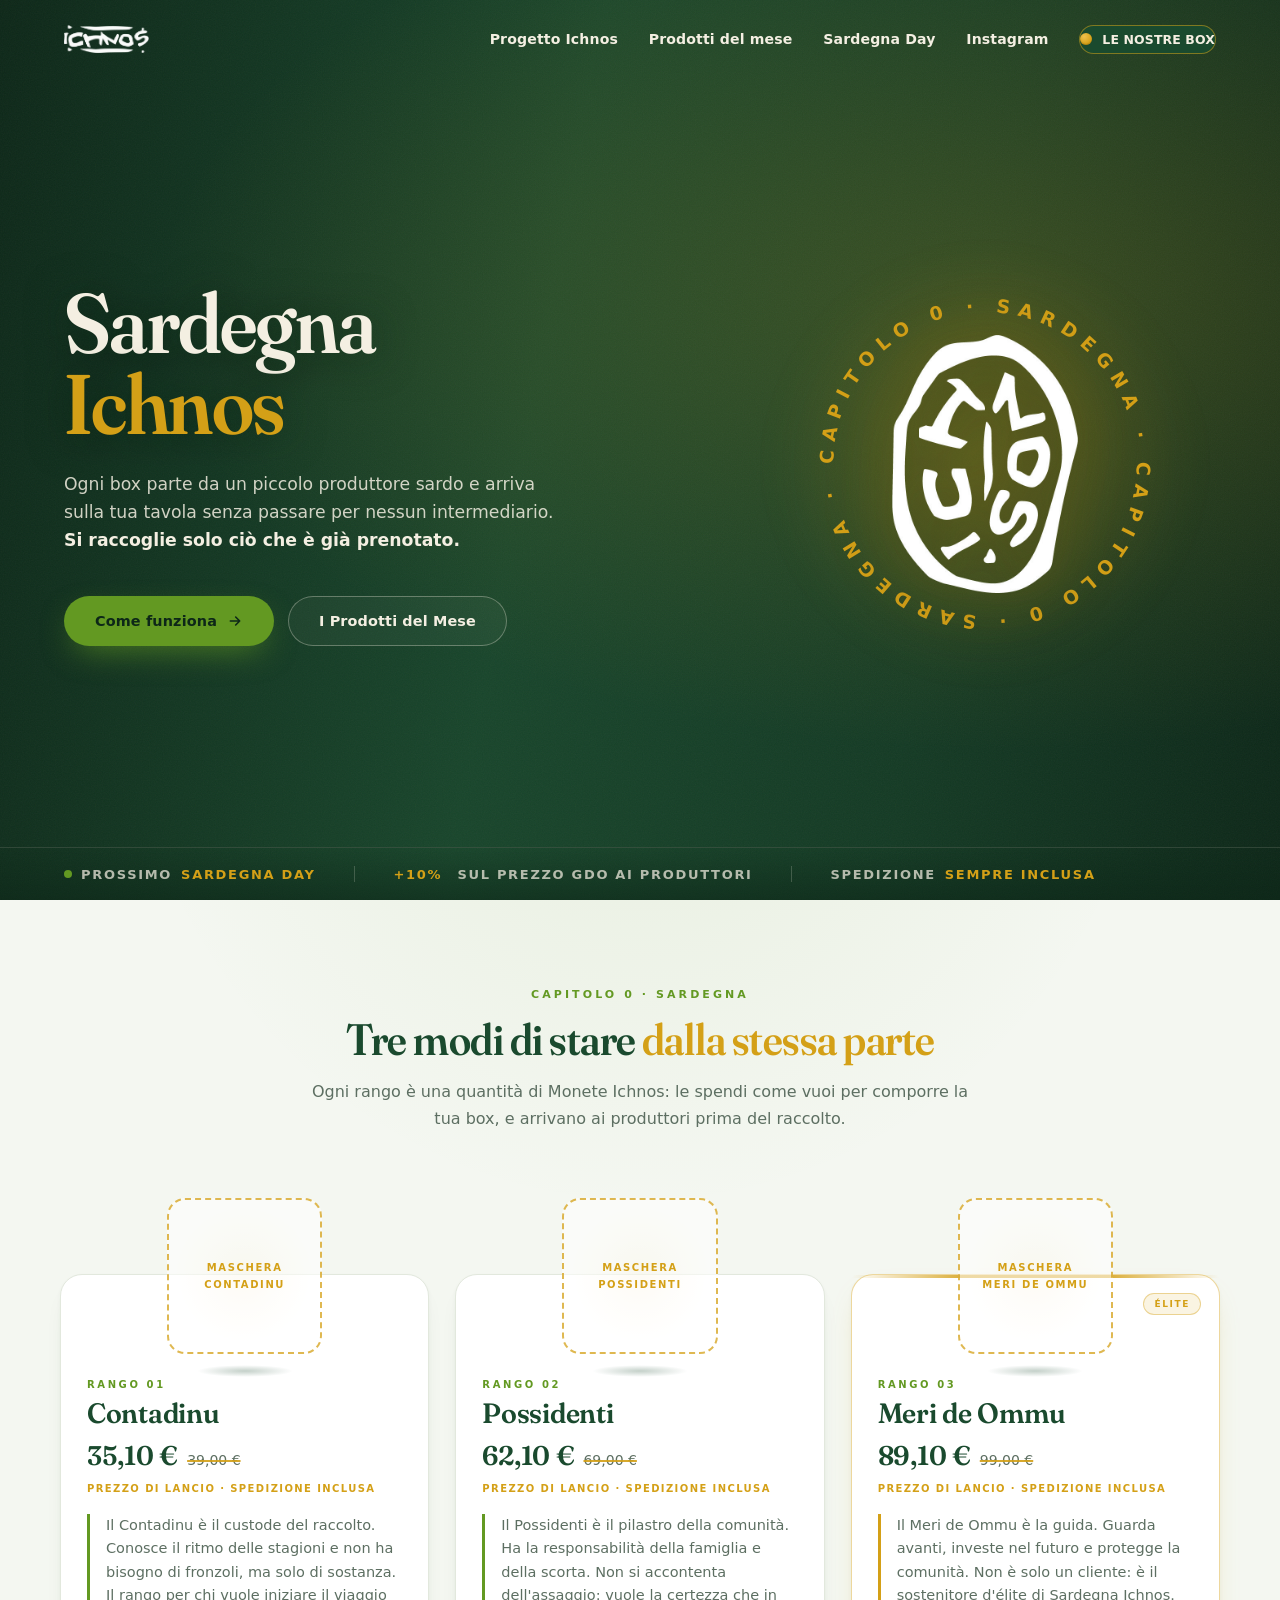
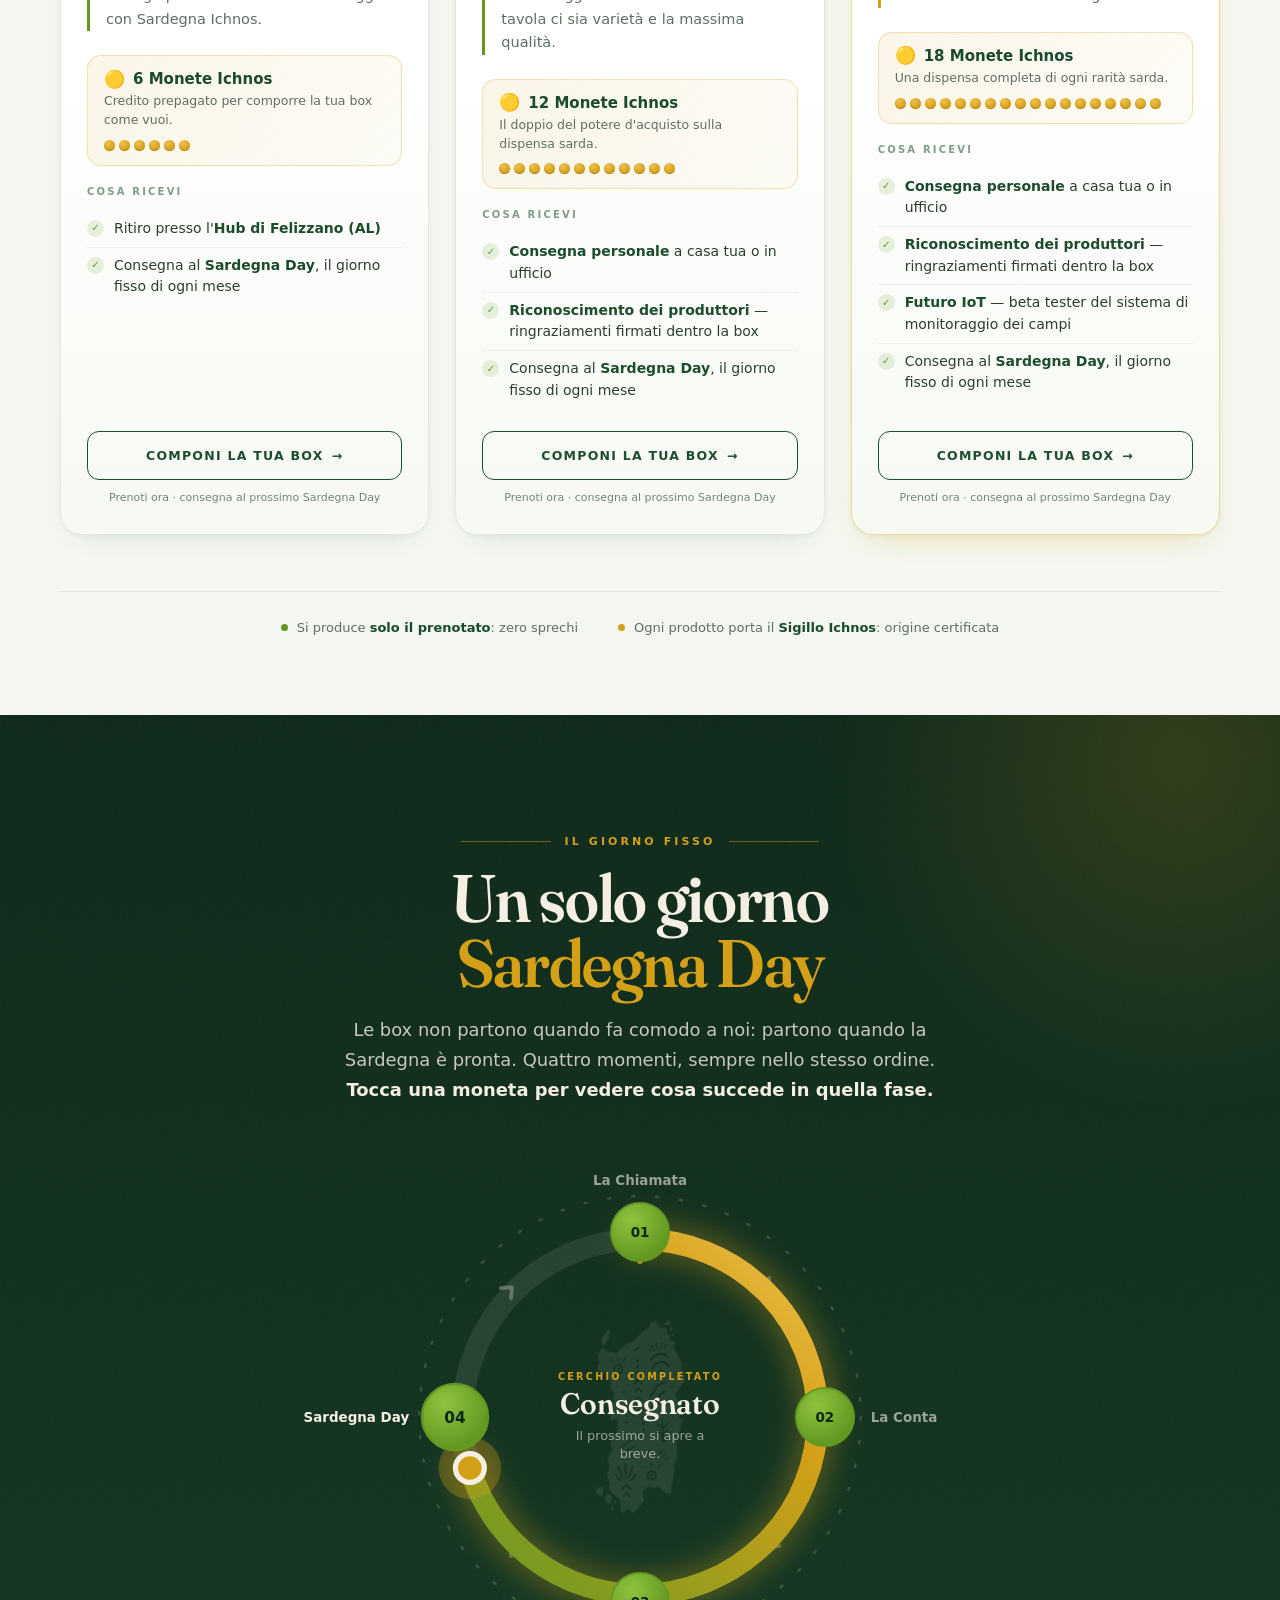
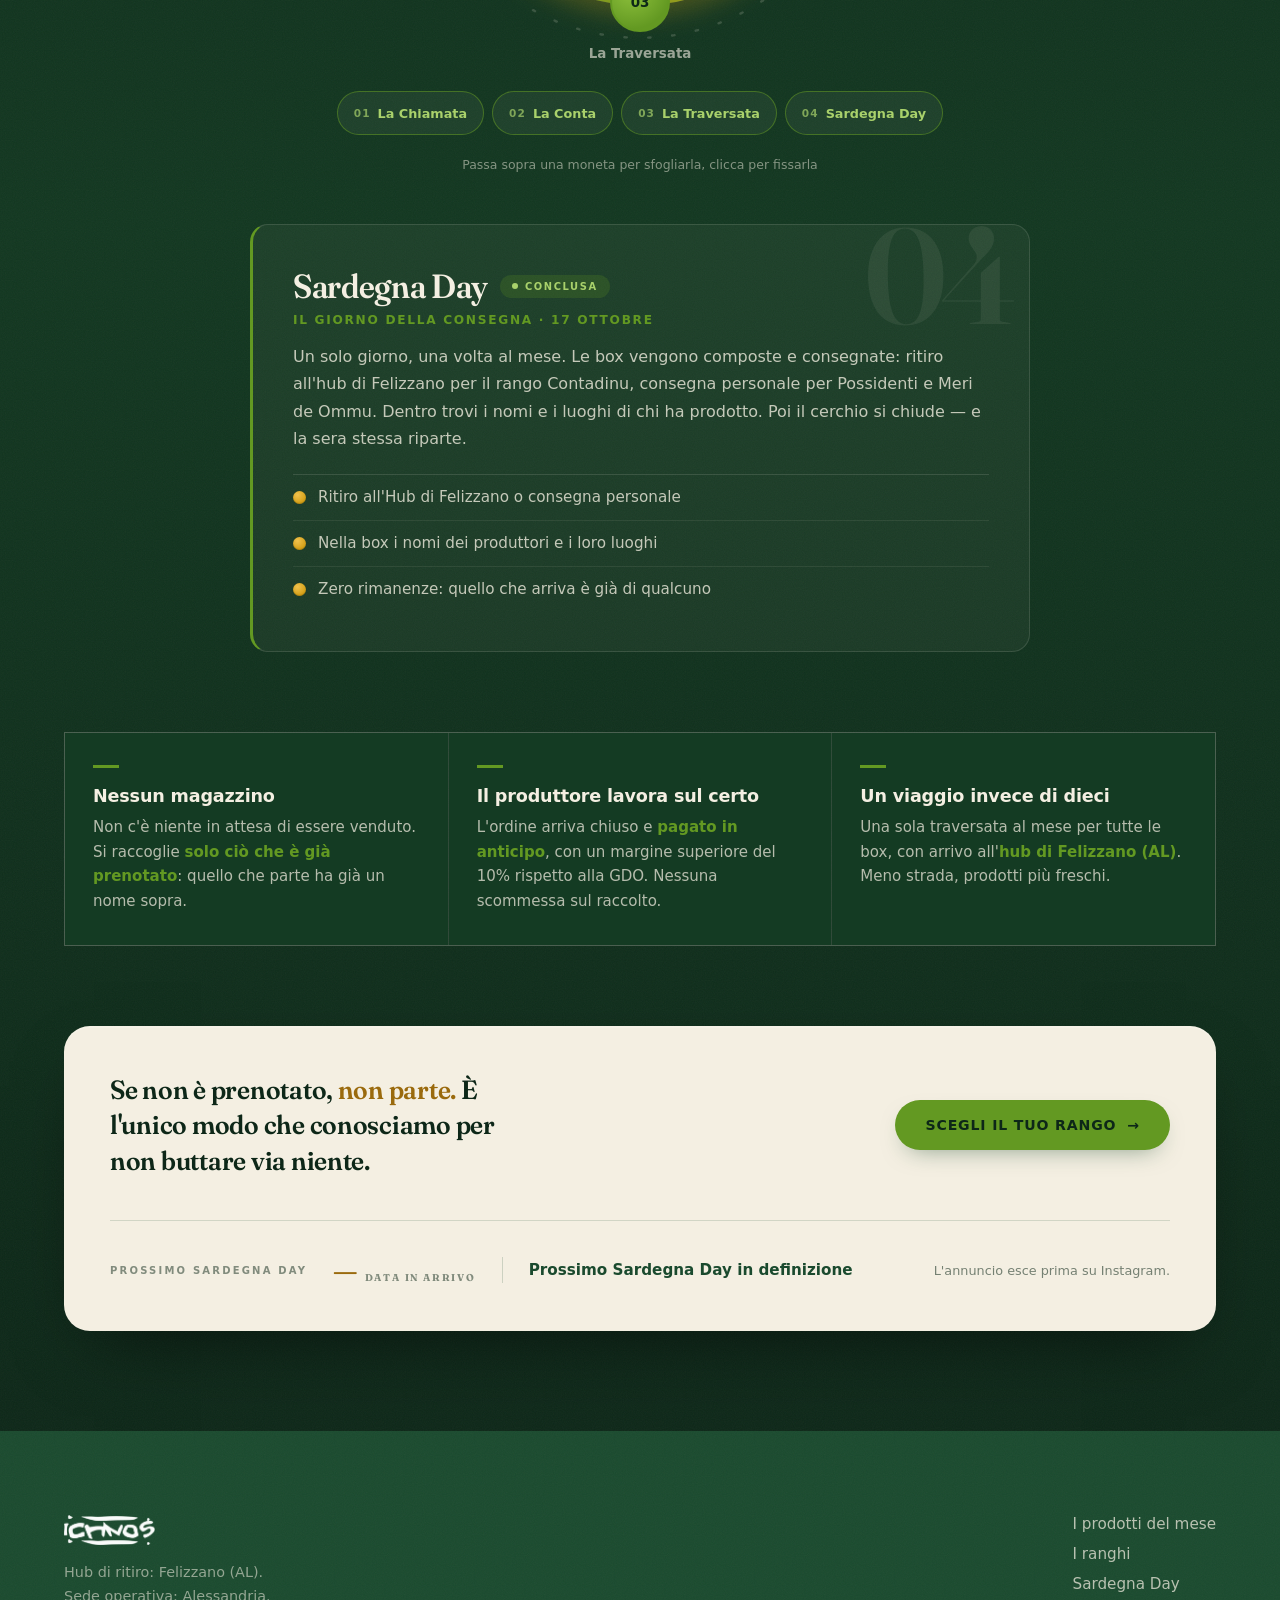
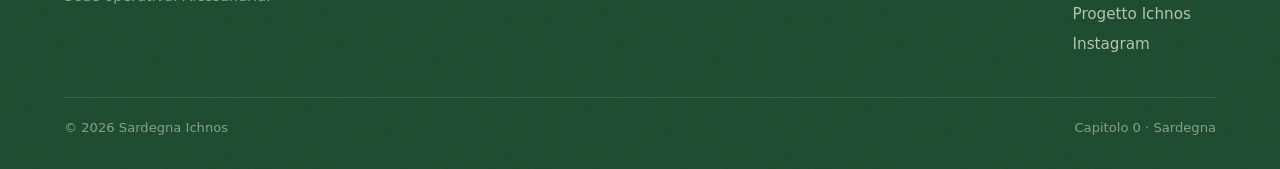
==== index.html @ 371da936 "Update index.html" ====
<!DOCTYPE html>
<html lang="it">
<head>
<meta charset="UTF-8">
<meta name="viewport" content="width=device-width, initial-scale=1">

<title>Sardegna Ichnos — Box alimentari dai piccoli produttori sardi</title>
<meta name="description" content="Ogni box parte da un piccolo produttore sardo e arriva sulla tua tavola senza intermediari. Si raccoglie solo ciò che è già prenotato.">
<link rel="canonical" href="https://projectichnos.pages.dev/">

<!-- Anteprima quando il link viene condiviso su Instagram / WhatsApp.
     ⚠ og:image vuole un URL assoluto e un file vero: carica in /img/
       un'immagine 1200×630 px chiamata og-ichnos.jpg. -->
<meta property="og:type" content="website">
<meta property="og:locale" content="it_IT">
<meta property="og:site_name" content="Sardegna Ichnos">
<meta property="og:url" content="https://projectichnos.pages.dev/">
<meta property="og:title" content="Sardegna Ichnos — Capitolo 0">
<meta property="og:description" content="I produttori sardi pagati prima del raccolto. Si produce solo il prenotato.">
<meta property="og:image" content="https://projectichnos.pages.dev/img/og-ichnos.jpg">
<meta property="og:image:width" content="1200">
<meta property="og:image:height" content="630">
<meta name="twitter:card" content="summary_large_image">

<link rel="icon" type="image/png" href="favicon.png?v=1">
<link rel="apple-touch-icon" href="favicon.png?v=1">
<meta name="theme-color" content="#1a4a2e">

<link rel="preconnect" href="https://fonts.googleapis.com">
<link rel="preconnect" href="https://fonts.gstatic.com" crossorigin>
<link href="https://fonts.googleapis.com/css2?family=Fraunces:opsz,wght,SOFT,WONK@9..144,400..900,0..100,0..1&display=swap" rel="stylesheet">

<!-- Widget Tally: caricato una volta sola per tutta la pagina -->
<script async src="https://tally.so/widgets/embed.js"></script>

<style>
/* ████████████████████████████████████████████████████████████████
   ICHNOS — FOGLIO DI STILE UNICO
   1. Base e variabili
   2. Barra di navigazione   (prefisso ichnav-)
   3. Hero                   (prefisso ichnos-)
   4. Ranghi                 (prefisso ich-)
   5. Sardegna Day           (prefisso sd- / tutto dentro .sd)
   6. Footer                 (prefisso ichfoot-)
   7. Movimento ridotto (globale)
   ████████████████████████████████████████████████████████████████ */


/* ═══════════════ 1. BASE E VARIABILI ═══════════════ */
:root{
  /* >>> IMMAGINI <<< */
  --hero-img: url('https://images.unsplash.com/photo-1509440159596-0249088772ff?q=80&w=2400');

  /* Palette brand */
  --verde-scuro:#1a4a2e;
  --verde-chiaro:#639922;   /* allineato al verde brand usato nei Ranghi */
  --oro:#D4A017;
  --inchiostro:#0d2718;     /* derivata: fondo profondo per il contrasto */
  --panna:#F4EFE2;          /* derivata: bianco caldo, leggibile sul verde */
  --oro-scuro:#9a6a0d;      /* derivata: l'oro di marca su fondo panna sarebbe illeggibile */

  --font: system-ui, -apple-system, "Segoe UI", Roboto, sans-serif;
  --display: "Fraunces", Georgia, "Times New Roman", serif;
}

*{box-sizing:border-box;margin:0;padding:0}

html{
  scroll-behavior:smooth;
  -webkit-text-size-adjust:100%; text-size-adjust:100%;
  overflow-x:hidden;
}
/* niente attesa di 300 ms al tocco su niente di cliccabile */
a,button{touch-action:manipulation; -webkit-tap-highlight-color:rgba(212,160,23,.18)}
#ranghi,#sardegna-day{scroll-margin-top:86px}
@media (max-width:899px){#ranghi,#prodotti-del-mese,#sardegna-day{scroll-margin-top:74px}}
body{background:var(--inchiostro); overflow-x:hidden}


/* ═══════════════ 2. BARRA DI NAVIGAZIONE ═══════════════ */
.ichnav{
  position:fixed; top:0; left:0; right:0; z-index:1100;   /* SOPRA il pannello: la X resta sempre toccabile */
  background:transparent;
  border-bottom:1px solid transparent;
  font-family:var(--font);
  transition:background .35s ease, border-color .35s ease, box-shadow .35s ease;
}
.ichnav-barra{
  max-width:1280px; margin:0 auto;
  padding:0 clamp(20px,5vw,72px);
  height:78px;
  display:flex; align-items:center; justify-content:space-between;
  transition:height .35s ease;
}
/* stato "scrollato": la barra diventa solida */
.ichnav.ridotta{
  background:rgba(244,239,226,.95);
  backdrop-filter:blur(14px); -webkit-backdrop-filter:blur(14px);
  border-bottom-color:rgba(212,160,23,.45);
  box-shadow:0 2px 22px rgba(13,39,24,.10);
}
.ichnav.ridotta .ichnav-barra{height:62px}

/* menu aperto: la barra sparisce e lascia solo marchio + X sul verde */
.ichnav.menu-aperto,
.ichnav.ridotta.menu-aperto{
  background:transparent; box-shadow:none; border-bottom-color:transparent;
  backdrop-filter:none; -webkit-backdrop-filter:none;
}
.ichnav.menu-aperto .ichnav-logo--chiaro{opacity:1}
.ichnav.menu-aperto .ichnav-logo--scuro{opacity:0}

/* marchio: bianco sull'hero, verde quando la barra diventa solida */
.ichnav-marchio{position:relative; display:block; line-height:0; height:28px; flex:none; transition:height .35s ease}
.ichnav-logo{height:100%; width:auto; display:block; transition:opacity .35s ease}
.ichnav-logo--scuro{position:absolute; top:0; left:0; opacity:0}
.ichnav.ridotta .ichnav-marchio{height:24px}
.ichnav.ridotta .ichnav-logo--chiaro{opacity:0}
.ichnav.ridotta .ichnav-logo--scuro{opacity:1}

.ichnav-linee{display:none; align-items:center; gap:clamp(18px,2.4vw,34px)}
.ichnav-linee a{
  font-size:.88rem; font-weight:600; letter-spacing:.01em;
  color:var(--panna); text-decoration:none; position:relative; padding:6px 0;
  transition:color .3s ease;
}
.ichnav.ridotta .ichnav-linee a{color:var(--verde-scuro)}
.ichnav-linee a::after{
  content:""; position:absolute; left:0; right:100%; bottom:0; height:1.5px;
  background:var(--oro); transition:right .3s ease;
}
.ichnav-linee a:hover{color:var(--oro)}
.ichnav-linee a:hover::after{right:0}

/* ── tasto LE NOSTRE BOX: pastiglia col gettone d'oro ── */
.ichnav-box{
  display:inline-flex; align-items:center; gap:10px;
  padding:12px 22px 12px 17px;
  border-radius:999px;
  background:var(--verde-scuro);
  color:var(--panna)!important;
  border:1.5px solid rgba(212,160,23,.55);
  font-size:.78rem!important; font-weight:800; letter-spacing:.09em; text-transform:uppercase;
  box-shadow:0 12px 28px -16px rgba(13,39,24,.95);
  transition:background .3s ease, color .3s ease, border-color .3s ease,
             transform .25s ease, box-shadow .3s ease;
}
.ichnav-box::after{display:none}
.ichnav-box:hover{
  background:var(--oro); color:var(--verde-scuro)!important; border-color:var(--oro);
  transform:translateY(-2px);
  box-shadow:0 18px 34px -16px rgba(212,160,23,.9);
}
.gettone{
  width:12px; height:12px; border-radius:50%; flex:none;
  background:radial-gradient(circle at 35% 30%,#f0c14d,var(--oro) 70%);
  box-shadow:inset 0 -1px 1px rgba(120,85,0,.35);
  transition:background .3s ease, transform .3s ease;
}
.ichnav-box:hover .gettone{background:var(--verde-scuro); transform:scale(1.2)}

/* ── tasto menu / chiudi ──────────────────────────────────────
   Chiuso: due trattini.  Aperto: pastiglia con scritto CHIUDI e la ✕.
   La parola c'è perché sul telefono una ✕ da sola si perde. */
.ichnav-tasto{
  display:flex; align-items:center; justify-content:flex-end;
  height:48px; padding:0 5px; margin-right:-5px;
  background:none; border:1.5px solid transparent; border-radius:999px;
  cursor:pointer; -webkit-tap-highlight-color:transparent; touch-action:manipulation;
  transition:background .3s ease, border-color .3s ease, padding .35s ease;
}
.ichnav-tratti{
  width:38px; height:48px; flex:none;
  display:flex; flex-direction:column; align-items:center; justify-content:center; gap:7px;
}
.ichnav-tratti i{
  display:block; width:26px; height:2.5px; border-radius:2px; background:var(--panna);
  transition:transform .35s cubic-bezier(.4,0,.2,1), background .3s ease;
}
.ichnav-chiudi{
  max-width:0; overflow:hidden; white-space:nowrap; opacity:0;
  font-size:.72rem; font-weight:800; letter-spacing:.2em; text-transform:uppercase;
  color:var(--panna);
  transition:max-width .35s ease, opacity .25s ease, padding .35s ease;
}
/* stato aperto */
.ichnav-tasto[aria-expanded="true"]{
  background:rgba(244,239,226,.13);
  border-color:rgba(244,239,226,.45);
  padding:0 5px 0 18px;
}
.ichnav-tasto[aria-expanded="true"] .ichnav-chiudi{max-width:90px; opacity:1; padding-right:8px}
.ichnav-tasto[aria-expanded="true"]:hover{background:rgba(212,160,23,.2); border-color:var(--oro)}
.ichnav-tasto[aria-expanded="true"]:active{transform:scale(.95)}

.ichnav.ridotta .ichnav-tratti i{background:var(--verde-scuro)}
.ichnav-tasto[aria-expanded="true"] .ichnav-tratti i,
.ichnav.ridotta .ichnav-tasto[aria-expanded="true"] .ichnav-tratti i{background:var(--panna)}
.ichnav-tasto[aria-expanded="true"] .ichnav-tratti i:nth-child(1){transform:translateY(4.75px) rotate(45deg)}
.ichnav-tasto[aria-expanded="true"] .ichnav-tratti i:nth-child(2){transform:translateY(-4.75px) rotate(-45deg)}

/* ── pannello a cascata ── */
.ichnav-menu{
  position:fixed; inset:0; z-index:1050; background:var(--verde-scuro);
  font-family:var(--font);
  display:flex; flex-direction:column;
  padding:96px 22px 40px;
  padding-bottom:calc(40px + env(safe-area-inset-bottom,0px));
  clip-path:inset(0 0 100% 0);
  transition:clip-path .55s cubic-bezier(.76,0,.24,1);
  overflow-y:auto; -webkit-overflow-scrolling:touch; overscroll-behavior:contain;
}
.ichnav-menu.aperto{clip-path:inset(0 0 0 0)}
/* margin:auto invece di justify-content:center: se il telefono è basso
   il menu scorre invece di tagliare la prima voce */
.ichnav-lista{max-width:820px; width:100%; margin:auto; position:relative; z-index:2}
.ichnav-voce{
  display:flex; align-items:baseline; justify-content:space-between; gap:18px;
  text-decoration:none; color:#fff; padding:20px 0;
  border-bottom:1px solid rgba(255,255,255,.13);
  opacity:0; transform:translateY(18px);
  transition:opacity .5s ease, transform .5s ease, padding-left .3s ease;
}
.ichnav-menu.aperto .ichnav-voce{opacity:1; transform:none}
.ichnav-menu.aperto .ichnav-voce:nth-child(1){transition-delay:.16s}
.ichnav-menu.aperto .ichnav-voce:nth-child(2){transition-delay:.22s}
.ichnav-menu.aperto .ichnav-voce:nth-child(3){transition-delay:.28s}
.ichnav-menu.aperto .ichnav-voce:nth-child(4){transition-delay:.34s}

.ichnav-etichetta{font-size:clamp(1.6rem,7vw,2.4rem); font-weight:800; letter-spacing:-.03em; line-height:1.05}
.ichnav-nota{
  display:block; margin-top:7px; font-size:.83rem; font-weight:400;
  color:rgba(255,255,255,.5);
}
/* sul telefono la freccia si vede sempre: senza mouse non c'è hover */
.ichnav-freccia{color:var(--oro); font-size:1.4rem; flex:none; transition:transform .3s ease}
@media (hover:hover) and (pointer:fine){
  .ichnav-freccia{opacity:0; transform:translateX(-8px); transition:opacity .3s ease, transform .3s ease}
  .ichnav-voce:hover .ichnav-freccia{opacity:1; transform:none}
  .ichnav-voce:hover{padding-left:12px}
}

.ichnav-cta{
  display:flex; align-items:center; justify-content:center; gap:12px;
  margin-top:34px; text-decoration:none;
  background:var(--oro); color:var(--verde-scuro);
  font-weight:800; font-size:1rem; letter-spacing:.06em; text-transform:uppercase;
  padding:19px; border-radius:999px;
  opacity:0; transform:translateY(18px);
  transition:opacity .5s ease .4s, transform .5s ease .4s, background .25s ease;
}
.ichnav-menu.aperto .ichnav-cta{opacity:1; transform:none}
.ichnav-cta .gettone{background:var(--verde-scuro)}
.ichnav-cta:hover{background:var(--panna)}
.ichnav-torna{
  display:block; width:100%; margin-top:14px;
  background:none; border:1px solid rgba(255,255,255,.22); border-radius:999px;
  color:rgba(255,255,255,.7); font-family:inherit;
  font-size:.78rem; font-weight:700; letter-spacing:.14em; text-transform:uppercase;
  padding:15px; cursor:pointer; touch-action:manipulation;
  opacity:0; transform:translateY(18px);
  transition:opacity .5s ease .46s, transform .5s ease .46s, background .25s ease, color .25s ease;
}
.ichnav-menu.aperto .ichnav-torna{opacity:1; transform:none}
.ichnav-torna:hover,.ichnav-torna:active{background:rgba(255,255,255,.08); color:#fff}

.ichnav-piede{
  margin-top:22px; font-size:.76rem; letter-spacing:.16em; text-transform:uppercase;
  color:rgba(255,255,255,.35); text-align:center;
  opacity:0; transition:opacity .5s ease .56s;
}
.ichnav-menu.aperto .ichnav-piede{opacity:1}

.ichnav a:focus-visible,.ichnav-tasto:focus-visible,
.ichnav-menu a:focus-visible,.ichnav-torna:focus-visible{
  outline:2px solid var(--oro); outline-offset:4px;
}

/* sul telefono la barra ruba meno schermo */
@media (max-width:899px){
  .ichnav-barra{height:66px}
  .ichnav.ridotta .ichnav-barra{height:58px}
  .ichnav-marchio{height:25px}
  .ichnav.ridotta .ichnav-marchio{height:22px}
  .ichnav-menu{padding-top:86px}
  .ichnav-etichetta{font-size:clamp(1.5rem,6.4vw,2rem)}
  .ichnav-voce{padding:17px 0}
  .ichnav-cta{margin-top:26px; padding:17px}
}

@media (min-width:900px){
  .ichnav-linee{display:flex}
  .ichnav-tasto{display:none}
  .ichnav-menu{display:none}
}


/* ═══════════════ 3. HERO ═══════════════ */
.ichnos-hero{
  position:relative;
  min-height:100svh;
  display:flex;
  flex-direction:column;
  justify-content:flex-end;
  overflow:hidden;
  background:var(--inchiostro);
  font-family:var(--font);
  color:var(--panna);
  isolation:isolate;
}

/* ---------- Sfondo: foto + duotone verde ---------- */
.ichnos-hero__bg{
  position:absolute; inset:0; z-index:0;
  background-image:var(--hero-img);
  background-size:cover;
  background-position:center;
  transform:scale(1.06);
  animation:ichnos-drift 26s ease-in-out infinite alternate;
}
.ichnos-hero__wash{
  position:absolute; inset:0; z-index:1;
  background:
    radial-gradient(120% 90% at 78% 34%, rgba(212,160,23,.20) 0%, transparent 55%),
    linear-gradient(100deg, rgba(13,39,24,.95) 0%, rgba(26,74,46,.86) 42%, rgba(26,74,46,.55) 72%, rgba(13,39,24,.78) 100%),
    linear-gradient(to top, rgba(13,39,24,.98) 0%, transparent 42%);
}
/* grana */
.ichnos-hero__grain{
  position:absolute; inset:-50%; z-index:2; opacity:.05; pointer-events:none;
  background-image:url("data:image/svg+xml,%3Csvg xmlns='http://www.w3.org/2000/svg' width='160' height='160'%3E%3Cfilter id='n'%3E%3CfeTurbulence type='fractalNoise' baseFrequency='.85' numOctaves='3'/%3E%3C/filter%3E%3Crect width='160' height='160' filter='url(%23n)'/%3E%3C/svg%3E");
  animation:ichnos-grain 8s steps(6) infinite;
}

/* ---------- Griglia contenuto ---------- */
.ichnos-hero__inner{
  position:relative; z-index:3;
  width:100%;
  max-width:1280px;
  margin:0 auto;
  padding:clamp(88px,14vh,150px) clamp(24px,5vw,72px) clamp(28px,5vh,48px);
  display:grid;
  grid-template-columns:minmax(0,1.15fr) minmax(0,.85fr);
  align-items:center;
  gap:clamp(32px,5vw,64px);
  flex:1;
}

/* ---------- Titolo ---------- */
.ichnos-title{
  font-family:var(--display);
  font-variation-settings:'SOFT' 45,'WONK' 1,'opsz' 144;
  font-size:clamp(2.5rem,6.6vw,5.6rem);
  line-height:.96;
  font-weight:600;
  letter-spacing:-.018em;
  text-wrap:balance;
  text-shadow:0 2px 40px rgba(13,39,24,.6);
}
.ichnos-title em{
  font-style:normal;
  display:block;
  color:var(--oro);
}
.ichnos-sub{
  margin-top:clamp(20px,3vh,30px);
  max-width:46ch;
  font-size:clamp(1rem,1.35vw,1.2rem);
  line-height:1.62;
  color:rgba(244,239,226,.84);
}
.ichnos-sub b{color:var(--panna); font-weight:600}

/* ---------- CTA hero ---------- */
.ichnos-cta{
  margin-top:clamp(28px,4.5vh,44px);
  display:flex; flex-wrap:wrap; gap:14px;
}
.ichnos-btn{
  display:inline-flex; align-items:center; gap:10px;
  padding:16px 30px;
  border-radius:999px;
  font-family:inherit;
  font-size:clamp(.9rem,1.05vw,1rem);
  font-weight:700;
  letter-spacing:.01em;
  text-decoration:none;
  cursor:pointer;
  border:1.5px solid transparent;
  transition:transform .25s ease, box-shadow .25s ease, background .25s ease, color .25s ease;
}
.ichnos-btn--primary{
  background:var(--verde-chiaro);
  color:#0d2718;
  box-shadow:0 12px 32px -10px rgba(99,153,34,.75);
}
.ichnos-btn--primary:hover{
  background:var(--oro);
  transform:translateY(-2px);
  box-shadow:0 18px 40px -10px rgba(212,160,23,.8);
}
.ichnos-btn--ghost{
  border-color:rgba(244,239,226,.32);
  color:var(--panna);
  background:rgba(244,239,226,.04);
  backdrop-filter:blur(6px);
}
.ichnos-btn--ghost:hover{
  border-color:var(--oro);
  color:var(--oro);
  transform:translateY(-2px);
}
.ichnos-btn svg{width:16px;height:16px;flex:none}
.ichnos-btn:focus-visible{outline:3px solid var(--oro); outline-offset:3px}

/* ---------- Sigillo (elemento firma) ---------- */
.ichnos-seal{
  position:relative;
  justify-self:center;
  width:min(400px,80%);
  aspect-ratio:1;
  display:grid;
  place-items:center;
  animation:ichnos-bob 7s ease-in-out infinite;
}
.ichnos-seal__glow{
  position:absolute; inset:-14%;
  background:radial-gradient(circle,rgba(212,160,23,.30) 0%,transparent 62%);
  filter:blur(18px);
  animation:ichnos-breathe 6s ease-in-out infinite;
}
.ichnos-seal__ring{
  position:absolute; inset:0;
  animation:ichnos-spin 44s linear infinite;
}
.ichnos-seal__ring text{
  fill:var(--oro);
  font-family:var(--font);
  font-size:5.1px;
  font-weight:700;
  letter-spacing:.42em;
  text-transform:uppercase;
}
.ichnos-seal__mark{
  width:54%;
  max-height:70%;
  object-fit:contain;
  /* PNG bianco con trasparenza vera: nessun filtro di correzione.
     Per la versione oro basta cambiare src in img/sigillo-oro.png */
  filter:drop-shadow(0 6px 26px rgba(13,39,24,.6)) drop-shadow(0 0 20px rgba(212,160,23,.32));
}
.ichnos-seal__fallback{
  position:absolute;
  width:50%; aspect-ratio:.86;
  border:2.5px solid rgba(244,239,226,.8);
  border-radius:46% 54% 52% 48% / 50% 46% 54% 50%;
  display:grid; place-items:center;
  font-size:13px; font-weight:800; letter-spacing:.26em; text-transform:uppercase;
  color:rgba(244,239,226,.88); text-align:center; padding:16px;
}

/* ---------- Rail informativo ---------- */
.ichnos-rail{
  position:relative; z-index:3;
  border-top:1px solid rgba(244,239,226,.14);
  background:linear-gradient(to top,rgba(13,39,24,.55),transparent);
}
.ichnos-rail__inner{
  max-width:1280px; margin:0 auto;
  padding:18px clamp(24px,5vw,72px);
  display:flex; flex-wrap:wrap; align-items:center;
  gap:clamp(16px,3vw,40px);
  font-size:clamp(11px,1.05vw,13px);
  letter-spacing:.13em;
  text-transform:uppercase;
  font-weight:600;
  color:rgba(244,239,226,.72);
}
.ichnos-rail__item{display:flex; align-items:center; gap:9px; white-space:nowrap}
.ichnos-rail__item--link{
  color:inherit; text-decoration:none;
  transition:color .2s ease;
}
.ichnos-rail__item--link:hover,
.ichnos-rail__item--link:focus-visible{color:var(--oro)}
.ichnos-rail__item--link:hover strong{color:var(--oro)}
.ichnos-rail__item strong{color:var(--oro); font-weight:700}
.ichnos-rail__dot{
  width:8px; height:8px; border-radius:50%;
  background:var(--verde-chiaro); flex:none;
  box-shadow:0 0 0 0 rgba(99,153,34,.7);
  animation:ichnos-pulse 2.4s ease-out infinite;
}
.ichnos-rail__sep{
  width:1px; height:16px; background:rgba(244,239,226,.2);
}

/* ---------- Entrata ---------- */
.fade-up{opacity:0; transform:translateY(22px); animation:ichnos-up .9s cubic-bezier(.22,.9,.3,1) forwards}
.d1{animation-delay:.10s}.d2{animation-delay:.22s}.d3{animation-delay:.34s}
.d4{animation-delay:.46s}.d5{animation-delay:.58s}.d6{animation-delay:.70s}

@keyframes ichnos-up{to{opacity:1;transform:none}}
@keyframes ichnos-bob{0%,100%{transform:translateY(-8px)}50%{transform:translateY(8px)}}
@keyframes ichnos-spin{to{transform:rotate(360deg)}}
@keyframes ichnos-breathe{0%,100%{opacity:.55;transform:scale(.97)}50%{opacity:1;transform:scale(1.04)}}
@keyframes ichnos-drift{to{transform:scale(1.12) translate3d(-1.5%,-1%,0)}}
@keyframes ichnos-grain{
  0%,100%{transform:translate(0,0)}20%{transform:translate(-4%,3%)}
  40%{transform:translate(3%,-4%)}60%{transform:translate(-3%,-3%)}80%{transform:translate(4%,2%)}
}
@keyframes ichnos-pulse{
  0%{box-shadow:0 0 0 0 rgba(99,153,34,.7)}
  70%{box-shadow:0 0 0 11px rgba(99,153,34,0)}
  100%{box-shadow:0 0 0 0 rgba(99,153,34,0)}
}

/* ---------- Hero mobile ---------- */
@media (max-width:900px){
  .ichnos-hero{justify-content:center}
  .ichnos-hero__inner{
    grid-template-columns:1fr;
    text-align:center;
    padding-top:clamp(98px,13vh,124px);
    gap:clamp(24px,4vh,36px);
  }
  .ichnos-hero__copy{order:2}
  .ichnos-seal{order:1; width:min(230px,58vw)}
  .ichnos-title{font-size:clamp(2.1rem,8.6vw,3.2rem)}
  .ichnos-sub{margin-left:auto;margin-right:auto}
  .ichnos-cta{justify-content:center}
  .ichnos-btn{flex:1 1 210px; justify-content:center}
  .ichnos-rail__inner{justify-content:center; text-align:center; gap:12px 18px; letter-spacing:.1em}
  .ichnos-rail__sep{display:none}
}
@media (max-width:420px){
  .ichnos-rail__inner{font-size:10px}
}

/* ── telefono: foto più leggera e niente animazioni a schermo pieno ──
   La grana e lo scorrimento dello sfondo ridipingono tutto lo schermo
   di continuo: sul telefono costano batteria e fanno scattare lo scroll. */
@media (max-width:900px){
  :root{--hero-img:url('https://images.unsplash.com/photo-1509440159596-0249088772ff?q=80&w=1100')}
  .ichnos-hero__bg{animation:none; transform:none}
  .ichnos-hero__grain{animation:none; inset:0}
  .ichnos-seal__glow{animation:none}
}


/* ═══════════════ 4. SEZIONE RANGHI ═══════════════ */
.ich-ranghi *,
.ich-ranghi *::before,
.ich-ranghi *::after { box-sizing: border-box; }

.ich-ranghi {
  --verde-scuro: #1a4a2e;
  --verde-chiaro: #639922;
  --oro: #D4A017;
  --avorio: #f4f7f1;
  --carta: #ffffff;
  --bordo: #e2e8dd;
  --testo: #2b3b30;
  --testo-tenue: #5d6f62;

  font-family: var(--font);
  background: var(--avorio);
  color: var(--testo);
  padding: 88px 24px 80px;
  position: relative;
  overflow: hidden;
  -webkit-font-smoothing: antialiased;
}

/* alone ambientale di fondo */
.ich-ranghi::before {
  content: "";
  position: absolute;
  inset: -20% 0 auto;
  height: 60%;
  background: radial-gradient(ellipse 60% 100% at 50% 0%, rgba(99,153,34,.10), transparent 70%);
  pointer-events: none;
}

/* ─── INTESTAZIONE ─────────────────────────────────────────── */
.ich-intro {
  max-width: 680px;
  margin: 0 auto 24px;
  text-align: center;
  position: relative;
}
.ich-eyebrow {
  font-size: 11px;
  font-weight: 700;
  letter-spacing: .28em;
  text-transform: uppercase;
  color: var(--verde-chiaro);
  margin: 0 0 14px;
}
.ich-titolo {
  font-family: var(--display);
  font-variation-settings: 'SOFT' 40,'WONK' 1,'opsz' 100;
  font-size: clamp(29px, 4.8vw, 44px);
  line-height: 1.1;
  font-weight: 600;
  letter-spacing: -.012em;
  color: var(--verde-scuro);
  margin: 0 0 16px;
}
.ich-titolo em {
  font-style: normal;
  color: var(--oro);
}
.ich-sottotitolo {
  font-size: 16px;
  line-height: 1.65;
  color: var(--testo-tenue);
  margin: 0;
}

/* ─── GRIGLIA ──────────────────────────────────────────────── */
.ich-griglia {
  display: grid;
  grid-template-columns: repeat(3, 1fr);
  gap: 26px;
  max-width: 1160px;
  margin: 0 auto;
  padding-top: 118px;      /* spazio per le maschere che escono dalla card */
  position: relative;
}

/* ─── CARTA ────────────────────────────────────────────────── */
.ich-carta {
  position: relative;
  display: flex;
  flex-direction: column;
  background: var(--carta);
  border: 1px solid var(--bordo);
  border-radius: 22px;
  padding: 104px 26px 28px;
  box-shadow: 0 2px 4px rgba(26,74,46,.04), 0 12px 30px -18px rgba(26,74,46,.20);
  transition: transform .45s cubic-bezier(.2,.8,.3,1),
              box-shadow .45s cubic-bezier(.2,.8,.3,1),
              border-color .45s ease;
  opacity: 0;
  transform: translateY(26px);
}
.ich-carta.is-visibile { opacity: 1; transform: none; transition: opacity .7s ease, transform .7s cubic-bezier(.2,.8,.3,1); }

/* velo verde in fondo alla carta */
.ich-carta::after {
  content: "";
  position: absolute;
  inset: auto 0 0;
  height: 55%;
  border-radius: 0 0 22px 22px;
  background: linear-gradient(to top, rgba(99,153,34,.07), transparent);
  opacity: .8;
  transition: opacity .45s ease;
  pointer-events: none;
}

/* carta élite: filo d'oro sul bordo superiore */
.ich-carta.is-elite {
  border-color: rgba(212,160,23,.42);
  box-shadow: 0 2px 4px rgba(26,74,46,.04), 0 14px 34px -18px rgba(212,160,23,.42);
}
.ich-carta.is-elite::before {
  content: "";
  position: absolute;
  inset: 0 0 auto;
  height: 3px;
  border-radius: 22px 22px 0 0;
  background: linear-gradient(90deg, transparent, var(--oro) 30%, var(--oro) 70%, transparent);
  opacity: .85;
  pointer-events: none;
}

/* ─── SLOT MASCHERA (elemento firma) ───────────────────────── */
.ich-slot {
  position: absolute;
  top: -104px;
  left: 50%;
  width: 210px;
  height: 210px;
  margin-left: -105px;
  display: flex;
  align-items: center;
  justify-content: center;
  pointer-events: none;
}

/* aura dorata */
.ich-aura {
  position: absolute;
  inset: 8%;
  border-radius: 50%;
  background: radial-gradient(circle, rgba(212,160,23,.34), rgba(212,160,23,.10) 45%, transparent 68%);
  opacity: .28;
  transform: scale(.82);
  transition: opacity .5s ease, transform .6s cubic-bezier(.2,.8,.3,1);
}

/* orbita: anello dorato in rotazione lenta */
.ich-orbita {
  position: absolute;
  inset: 4%;
  border-radius: 50%;
  background: conic-gradient(from 0deg,
    transparent 0deg, rgba(212,160,23,.85) 38deg, transparent 76deg,
    transparent 180deg, rgba(99,153,34,.6) 214deg, transparent 252deg);
  -webkit-mask: radial-gradient(circle, transparent 63%, #000 64%, #000 66%, transparent 67%);
          mask: radial-gradient(circle, transparent 63%, #000 64%, #000 66%, transparent 67%);
  opacity: 0;
  animation: ich-ruota 14s linear infinite;
  transition: opacity .5s ease;
}

/* ombra a terra */
.ich-ombra {
  position: absolute;
  bottom: 4px;
  left: 50%;
  width: 96px;
  height: 12px;
  margin-left: -48px;
  border-radius: 50%;
  background: radial-gradient(ellipse, rgba(26,74,46,.26), transparent 70%);
  animation: ich-ombra 5.6s ease-in-out infinite;
}

/* contenitore in fluttuazione */
.ich-fluttua {
  position: relative;
  width: 100%;
  height: 100%;
  display: flex;
  align-items: center;
  justify-content: center;
  animation: ich-bob 5.6s ease-in-out infinite;
}

.ich-maschera {
  max-width: 78%;
  max-height: 78%;
  display: block;
  filter: drop-shadow(0 10px 16px rgba(26,74,46,.22));
  transition: transform .55s cubic-bezier(.2,.8,.3,1), filter .55s ease;
  transform-origin: 50% 62%;
}

/* segnaposto visibile finché il PNG non è caricato */
.ich-segnaposto {
  display: none;
  width: 74%;
  height: 74%;
  align-items: center;
  justify-content: center;
  text-align: center;
  border: 2px dashed rgba(212,160,23,.75);
  border-radius: 18px;
  font-size: 10px;
  font-weight: 700;
  letter-spacing: .16em;
  line-height: 1.7;
  color: var(--oro);
  background: rgba(255,255,255,.55);
  padding: 8px;
}
.ich-slot.senza-immagine .ich-maschera { display: none; }
.ich-slot.senza-immagine .ich-segnaposto { display: flex; }

/* ritardi per far respirare le tre maschere in modo sfasato */
.ich-carta:nth-child(2) .ich-fluttua,
.ich-carta:nth-child(2) .ich-ombra { animation-delay: -1.9s; }
.ich-carta:nth-child(3) .ich-fluttua,
.ich-carta:nth-child(3) .ich-ombra { animation-delay: -3.7s; }

@keyframes ich-bob {
  0%, 100% { transform: translateY(0); }
  50%      { transform: translateY(-14px); }
}
@keyframes ich-ombra {
  0%, 100% { transform: scaleX(1);   opacity: .5; }
  50%      { transform: scaleX(.82); opacity: .28; }
}
@keyframes ich-ruota {
  to { transform: rotate(360deg); }
}

/* ─── HOVER (solo dispositivi con puntatore) ───────────────── */
@media (hover: hover) and (pointer: fine) {
  .ich-carta:hover {
    transform: translateY(-10px);
    border-color: rgba(212,160,23,.55);
    box-shadow: 0 4px 10px rgba(26,74,46,.06), 0 34px 60px -28px rgba(26,74,46,.38);
  }
  .ich-carta:hover::after { opacity: 1; }
  .ich-carta:hover .ich-aura { opacity: 1; transform: scale(1.06); }
  .ich-carta:hover .ich-orbita { opacity: 1; }
  .ich-carta:hover .ich-maschera {
    transform: scale(1.11) rotate(-2.5deg);
    filter: drop-shadow(0 18px 26px rgba(26,74,46,.28))
            drop-shadow(0 0 22px rgba(212,160,23,.55));
  }
  .ich-carta:hover .ich-moneta { transform: translateY(-3px); }
  .ich-carta:hover .ich-moneta:nth-child(2n) { transition-delay: .04s; }
  .ich-carta:hover .ich-moneta:nth-child(3n) { transition-delay: .08s; }
}

/* la carta reagisce anche quando il CTA prende il focus da tastiera */
.ich-carta:focus-within .ich-aura { opacity: 1; transform: scale(1.06); }
.ich-carta:focus-within .ich-orbita { opacity: 1; }

/* ─── TESTATA CARTA ────────────────────────────────────────── */
.ich-rango-num {
  font-size: 10px;
  font-weight: 700;
  letter-spacing: .26em;
  text-transform: uppercase;
  color: var(--verde-chiaro);
  margin: 0 0 8px;
  position: relative;
}
.ich-nome {
  font-family: var(--display);
  font-variation-settings: 'SOFT' 40,'WONK' 1,'opsz' 60;
  font-size: 28px;
  font-weight: 600;
  letter-spacing: -.01em;
  line-height: 1.1;
  color: var(--verde-scuro);
  margin: 0 0 10px;
  position: relative;
}
.ich-prezzo {
  display: flex;
  align-items: baseline;
  gap: 9px;
  flex-wrap: wrap;
  margin: 0 0 20px;
  position: relative;
}
.ich-prezzo-lancio {
  font-family: var(--display);
  font-variation-settings: 'SOFT' 40,'opsz' 50;
  font-size: 27px;
  font-weight: 600;
  color: var(--verde-scuro);
  font-variant-numeric: tabular-nums;
  letter-spacing: -.01em;
}
.ich-prezzo-pieno {
  font-size: 14px;
  color: var(--testo-tenue);
  text-decoration: line-through;
  text-decoration-color: rgba(212,160,23,.9);
  text-decoration-thickness: 1.5px;
}
.ich-prezzo-nota {
  font-size: 10px;
  font-weight: 700;
  letter-spacing: .14em;
  text-transform: uppercase;
  color: var(--oro);
  width: 100%;
  margin-top: 2px;
}

/* ─── DESCRIZIONE ──────────────────────────────────────────── */
.ich-descrizione {
  position: relative;
  margin: 0 0 24px;
  padding-left: 16px;
  border-left: 3px solid var(--verde-chiaro);
  font-size: 14.5px;
  line-height: 1.62;
  color: var(--testo-tenue);
}
.ich-carta.is-elite .ich-descrizione { border-left-color: var(--oro); }

/* ─── COSA RICEVI ──────────────────────────────────────────── */
.ich-label {
  font-size: 10px;
  font-weight: 700;
  letter-spacing: .22em;
  text-transform: uppercase;
  color: var(--verde-scuro);
  opacity: .55;
  margin: 0 0 14px;
  position: relative;
}
.ich-lista {
  list-style: none;
  margin: 0 0 22px;
  padding: 0;
  position: relative;
}
.ich-lista li {
  display: flex;
  gap: 10px;
  align-items: flex-start;
  font-size: 14px;
  line-height: 1.55;
  color: var(--testo);
  padding: 7px 0;
  border-bottom: 1px solid rgba(26,74,46,.07);
}
.ich-lista li:last-child { border-bottom: 0; }
.ich-spunta {
  flex: 0 0 17px;
  width: 17px;
  height: 17px;
  margin-top: 2px;
  border-radius: 50%;
  background: rgba(99,153,34,.14);
  color: var(--verde-chiaro);
  font-size: 10px;
  font-weight: 900;
  display: flex;
  align-items: center;
  justify-content: center;
  line-height: 1;
}
.ich-lista strong { font-weight: 700; color: var(--verde-scuro); }

/* blocco monete */
.ich-monete-blocco {
  background: linear-gradient(135deg, rgba(212,160,23,.10), rgba(212,160,23,.03));
  border: 1px solid rgba(212,160,23,.28);
  border-radius: 14px;
  padding: 14px 16px;
  margin: 0 0 20px;
  position: relative;
}
.ich-monete-testa {
  display: flex;
  align-items: center;
  gap: 8px;
  font-size: 15px;
  font-weight: 800;
  color: var(--verde-scuro);
  margin-bottom: 4px;
}
.ich-monete-testa span:first-child { font-size: 17px; line-height: 1; }
.ich-monete-nota {
  font-size: 12.5px;
  line-height: 1.5;
  color: var(--testo-tenue);
}
/* dischi che rendono visibile la quantità di monete */
.ich-dischi {
  display: flex;
  flex-wrap: wrap;
  gap: 4px;
  margin-top: 10px;
}
.ich-moneta {
  width: 11px;
  height: 11px;
  border-radius: 50%;
  background: radial-gradient(circle at 35% 30%, #f0c14d, var(--oro) 70%);
  box-shadow: inset 0 -1px 1px rgba(120,85,0,.35);
  transition: transform .35s cubic-bezier(.2,.8,.3,1);
}

/* etichetta élite */
.ich-etichetta {
  position: absolute;
  top: 18px;
  right: 18px;
  font-size: 9px;
  font-weight: 800;
  letter-spacing: .18em;
  text-transform: uppercase;
  color: var(--oro);
  background: rgba(212,160,23,.12);
  border: 1px solid rgba(212,160,23,.4);
  border-radius: 999px;
  padding: 5px 10px;
  z-index: 2;
}

/* ─── CTA RANGHI ───────────────────────────────────────────── */
.ich-azione { margin-top: auto; position: relative; }
.ich-cta {
  position: relative;
  display: flex;
  align-items: center;
  justify-content: center;
  gap: 8px;
  width: 100%;
  text-align: center;
  text-decoration: none;
  font-family: inherit;
  font-size: 12.5px;
  font-weight: 700;
  letter-spacing: .1em;
  text-transform: uppercase;
  color: var(--verde-scuro);
  background: transparent;
  border: 1.5px solid var(--verde-scuro);
  border-radius: 12px;
  padding: 16px 18px;
  cursor: pointer;
  transition: background .3s ease, color .3s ease, border-color .3s ease;
}
.ich-cta .freccia { transition: transform .3s ease; display: inline-block; }
.ich-cta:hover,
.ich-cta:focus-visible {
  background: var(--verde-scuro);
  border-color: var(--verde-scuro);
  color: #fff;
}
.ich-cta:hover .freccia { transform: translateX(4px); }
.ich-cta:focus-visible { outline: 3px solid rgba(212,160,23,.7); outline-offset: 3px; }
.ich-cta:active { transform: translateY(1px); }

.ich-cta-nota {
  margin: 10px 0 0;
  text-align: center;
  font-size: 11px;
  line-height: 1.5;
  color: var(--testo-tenue);
  opacity: .85;
}

/* ─── FASCIA PROMESSE ──────────────────────────────────────── */
.ich-promesse {
  max-width: 1160px;
  margin: 56px auto 0;
  display: flex;
  flex-wrap: wrap;
  justify-content: center;
  gap: 12px 40px;
  padding-top: 28px;
  border-top: 1px solid var(--bordo);
  position: relative;
}
.ich-promessa {
  display: flex;
  align-items: center;
  gap: 9px;
  font-size: 13px;
  color: var(--testo-tenue);
}
.ich-promessa b { color: var(--verde-scuro); font-weight: 700; }
.ich-punto {
  width: 7px; height: 7px; border-radius: 50%;
  background: var(--verde-chiaro);
  flex: 0 0 7px;
}
.ich-punto.oro { background: var(--oro); }

/* ─── RANGHI: TABLET ───────────────────────────────────────── */
@media (max-width: 1000px) {
  .ich-griglia { grid-template-columns: 1fr; max-width: 470px; gap: 104px; padding-top: 94px; }
  .ich-carta { padding: 92px 24px 26px; }
  .ich-slot { top: -92px; width: 186px; height: 186px; margin-left: -93px; }
  .ich-aura { opacity: .5; transform: scale(.95); }   /* su touch l'aura resta accesa */
  .ich-orbita { opacity: .55; }
}

/* ─── RANGHI: SMARTPHONE ───────────────────────────────────── */
@media (max-width: 560px) {
  .ich-ranghi { padding: 60px 16px 56px; }
  .ich-griglia { gap: 84px; padding-top: 74px; }
  .ich-carta { padding: 70px 18px 22px; border-radius: 18px; }
  .ich-slot { top: -70px; width: 138px; height: 138px; margin-left: -69px; }
  .ich-ombra { width: 62px; margin-left: -31px; }
  .ich-nome { font-size: 24px; }
  .ich-prezzo-lancio { font-size: 23px; }
  .ich-etichetta { top: 14px; right: 14px; }
  .ich-promesse { flex-direction: column; align-items: flex-start; gap: 12px; }
  .ich-cta { font-size: 11.5px; padding: 15px 14px; letter-spacing: .08em; }
}


/* ═══════════════ 6. SARDEGNA DAY ═══════════════ */
.sd{
  position:relative; overflow:hidden;
  background:linear-gradient(180deg,var(--inchiostro),#123720 48%,var(--inchiostro));
  color:var(--panna); font-family:var(--font);
  padding:clamp(76px,10vw,120px) clamp(20px,5vw,72px) clamp(66px,9vw,100px);
}
.sd::before{
  content:""; position:absolute; z-index:0; pointer-events:none;
  width:760px; height:760px; right:-280px; top:-340px;
  background:radial-gradient(circle,rgba(212,160,23,.17),transparent 66%);
}
.sd::after{
  content:""; position:absolute; inset:0; z-index:0; pointer-events:none; opacity:.05;
  background-image:url("data:image/svg+xml,%3Csvg xmlns='http://www.w3.org/2000/svg' width='140' height='140'%3E%3Cfilter id='n'%3E%3CfeTurbulence type='fractalNoise' baseFrequency='.9' numOctaves='3'/%3E%3C/filter%3E%3Crect width='140' height='140' filter='url(%23n)'/%3E%3C/svg%3E");
}
.sd-dentro{position:relative; z-index:1; max-width:1160px; margin:0 auto}

/* ── intestazione ── */
.sd-testa{max-width:640px; margin:0 auto; text-align:center}
.sd-eyebrow{
  display:flex; align-items:center; justify-content:center; gap:14px;
  font-size:11px; font-weight:700; letter-spacing:.28em; text-transform:uppercase;
  color:var(--oro); margin:0 0 18px;
}
.sd-eyebrow::before,.sd-eyebrow::after{content:""; height:1px; flex:1; max-width:90px; background:var(--oro); opacity:.5}
.sd-titolo{
  font-family:var(--display);
  font-size:clamp(2.4rem,7vw,4.2rem); font-weight:600; line-height:.96;
  letter-spacing:-.02em; margin:0 0 20px;
  font-variation-settings:'SOFT' 40,'WONK' 1,'opsz' 100;
}
.sd-titolo em{font-style:normal; color:var(--oro); display:block}
.sd-lead{
  font-size:clamp(1rem,1.4vw,1.16rem); line-height:1.68;
  color:rgba(244,239,226,.8); margin:0 auto;
}
.sd-lead b{color:var(--panna); font-weight:600}

/* ── la ruota ── */
.sd-scena{margin:clamp(44px,7vw,72px) auto 0; display:flex; flex-direction:column; align-items:center}
.sd .ruota{position:relative; width:min(480px,100%); aspect-ratio:1; touch-action:manipulation}
.sd .anello{position:absolute; inset:0; width:100%; height:100%; overflow:visible}

.sd .punteggiata{
  fill:none; stroke:rgba(244,239,226,.16); stroke-width:1; stroke-dasharray:1 9; stroke-linecap:round;
  transform-origin:100px 100px; animation:gira 110s linear infinite;
}
.sd .pista{fill:none; stroke:rgba(244,239,226,.09); stroke-width:9}
.sd .verso{fill:none; stroke:rgba(244,239,226,.3); stroke-width:1.6; stroke-linecap:round; stroke-linejoin:round}
.sd .avanzamento{fill:none; stroke:url(#gradienteCiclo); stroke-width:9; stroke-linecap:round}
.sd .scia{fill:none; stroke:rgba(212,160,23,.28); stroke-width:17; stroke-linecap:round; filter:blur(5px)}
.sd .tacca-adesso{stroke:var(--oro); stroke-width:2.4; stroke-linecap:round; opacity:.85}
.sd .alone{fill:rgba(212,160,23,.3); animation:respira 2.8s ease-in-out infinite}
.sd .testina{fill:var(--oro); stroke:var(--panna); stroke-width:2.2}
.sd .ruota.spenta .avanzamento, .sd .ruota.spenta .scia, .sd .ruota.spenta .testina, .sd .ruota.spenta .alone{opacity:0}
.sd .ruota.carica .pista{animation:carica 3.4s ease-in-out infinite}

@keyframes gira{to{transform:rotate(360deg)}}
@keyframes respira{0%,100%{opacity:.45;r:12px}50%{opacity:1;r:17px}}
@keyframes carica{0%,100%{stroke:rgba(244,239,226,.09)}50%{stroke:rgba(212,160,23,.22)}}

/* nucleo */
.sd .nucleo{
  position:absolute; inset:24%; display:flex; flex-direction:column;
  align-items:center; justify-content:center; text-align:center; gap:7px;
}
.sd .nucleo-mappa{position:absolute; height:88%; width:auto; opacity:.09; pointer-events:none}
.sd .nucleo-stato{font-size:.6rem; font-weight:700; letter-spacing:.24em; text-transform:uppercase; color:var(--oro); position:relative}
.sd .nucleo-nome{
  font-family:var(--display); font-size:clamp(1.2rem,4.2vw,1.85rem); font-weight:600;
  letter-spacing:-.01em; line-height:1.04; position:relative;
  font-variation-settings:'SOFT' 40,'WONK' 1,'opsz' 60;
}
.sd .nucleo-nota{font-size:.8rem; line-height:1.45; color:rgba(244,239,226,.6); max-width:21ch; position:relative}
.sd .nucleo-cambio{animation:sfuma .45s ease}
@keyframes sfuma{from{opacity:0;transform:translateY(6px)}to{opacity:1;transform:none}}

/* le quattro monete sul cerchio */
.sd .tappa{
  position:absolute; transform:translate(-50%,-50%); background:none; border:0; padding:0;
  cursor:pointer; display:grid; place-items:center; font-family:inherit; color:inherit;
}
.sd .t1{left:50%;top:11.5%}.t2{left:88.5%;top:50%}.t3{left:50%;top:88.5%}.t4{left:11.5%;top:50%}
.sd .moneta{
  width:clamp(48px,10.5vw,60px); aspect-ratio:1; border-radius:50%;
  background:rgba(13,39,24,.94); border:2px solid rgba(244,239,226,.3);
  display:grid; place-items:center;
  font-size:.84rem; font-weight:800; color:rgba(244,239,226,.75);
  transition:transform .45s cubic-bezier(.2,.8,.3,1),background .4s,border-color .4s,color .4s,box-shadow .45s;
}
.sd .tappa-nome{
  position:absolute; white-space:nowrap; font-size:.84rem; font-weight:700;
  color:rgba(244,239,226,.6); transition:opacity .3s,color .3s;
}
.sd .t1 .tappa-nome{bottom:100%; margin-bottom:14px}
.sd .t2 .tappa-nome{left:100%; margin-left:16px}
.sd .t3 .tappa-nome{top:100%; margin-top:14px}
.sd .t4 .tappa-nome{right:100%; margin-right:16px}

.sd .tappa.fatta .moneta{
  background:radial-gradient(circle at 35% 28%,#8fc23d,var(--verde-chiaro) 72%);
  border-color:var(--verde-chiaro); color:#0d2718;
}
.sd .tappa.attiva .moneta{
  background:radial-gradient(circle at 35% 28%,#f0c14d,var(--oro) 72%);
  border-color:var(--oro); color:#12300f;
  animation:battito 2.8s ease-in-out infinite;
}
@keyframes battito{
  0%,100%{box-shadow:0 0 0 5px rgba(212,160,23,.16)}
  50%{box-shadow:0 0 0 15px rgba(212,160,23,0)}
}
.sd .tappa.accendi .moneta{animation:lampo .7s cubic-bezier(.2,.8,.3,1)}
@keyframes lampo{
  0%{transform:scale(1);box-shadow:0 0 0 0 rgba(212,160,23,.65)}
  45%{transform:scale(1.22);box-shadow:0 0 0 18px rgba(212,160,23,0)}
  100%{transform:scale(1);box-shadow:0 0 0 0 rgba(212,160,23,0)}
}
/* moneta bloccata da un clic: anello d'oro fisso */
.sd .tappa.scelta .moneta{transform:scale(1.14)}
.sd .tappa.ferma .moneta{box-shadow:0 0 0 4px rgba(212,160,23,.5); animation:none}
.sd .tappa.scelta .tappa-nome, .sd .tappa:hover .tappa-nome{opacity:1; color:var(--panna)}
.sd .tappa:hover .moneta{transform:scale(1.14); border-color:var(--oro)}
.sd .tappa:focus-visible{outline:none}
.sd .tappa:focus-visible .moneta{outline:3px solid var(--oro); outline-offset:5px; transform:scale(1.14)}

/* chip sotto il cerchio */
.sd .legenda{display:flex; gap:8px; flex-wrap:wrap; justify-content:center; margin-top:34px}
.sd .chip{
  border:1px solid rgba(244,239,226,.2); background:rgba(244,239,226,.05); border-radius:999px;
  padding:0 16px; min-height:44px; font-size:.8rem; font-weight:700;
  color:rgba(244,239,226,.75); cursor:pointer; touch-action:manipulation;
  font-family:inherit; display:flex; align-items:center; gap:7px;
  transition:background .3s,color .3s,border-color .3s,box-shadow .3s;
}
.sd .chip i{font-style:normal; font-size:.66rem; letter-spacing:.1em; opacity:.7}
.sd .chip.fatta{border-color:rgba(99,153,34,.55); color:#a9d16b}
.sd .chip.attiva{background:var(--oro); border-color:var(--oro); color:#12300f}
.sd .chip.ferma{box-shadow:0 0 0 3px rgba(212,160,23,.45)}

.sd-nota-ruota{
  margin-top:22px; display:flex; align-items:center; justify-content:center; gap:14px;
  flex-wrap:wrap; font-size:.78rem; color:rgba(244,239,226,.5);
}
.sd-sblocca{
  border:1px solid rgba(212,160,23,.5); background:rgba(212,160,23,.1); color:var(--oro);
  border-radius:999px; padding:7px 15px; font-size:.75rem; font-weight:700; cursor:pointer;
  font-family:inherit; letter-spacing:.04em; display:none; align-items:center; gap:7px;
  transition:background .25s,color .25s;
}
.sd-sblocca.visibile{display:inline-flex}
.sd-sblocca:hover{background:var(--oro); color:#12300f}

/* ── pannello di dettaglio ── */
.sd .pannello{
  position:relative; overflow:hidden; max-width:780px; margin:clamp(34px,5vw,52px) auto 0;
  background:rgba(244,239,226,.045); border:1px solid rgba(244,239,226,.13);
  border-left:3px solid var(--verde-chiaro); border-radius:18px;
  padding:clamp(26px,4.5vw,40px); min-height:290px;
  transition:border-left-color .4s ease;
}
.sd .pannello.oro{border-left-color:var(--oro)}
.sd .pannello-fantasma{
  position:absolute; top:-18px; right:16px; font-family:var(--display);
  font-size:clamp(5rem,14vw,8.5rem); font-weight:600; letter-spacing:-.04em;
  color:var(--panna); opacity:.07; pointer-events:none; line-height:1;
}
.sd .pannello-alto{display:flex; flex-wrap:wrap; align-items:center; gap:12px; margin-bottom:6px; position:relative}
.sd .pannello h3{
  font-family:var(--display); font-size:clamp(1.5rem,3.6vw,2.1rem); font-weight:600;
  letter-spacing:-.01em; margin:0;
  font-variation-settings:'SOFT' 40,'WONK' 1,'opsz' 80;
}
.sd .stato-chip{
  font-size:.62rem; font-weight:800; letter-spacing:.16em; text-transform:uppercase;
  border-radius:999px; padding:6px 12px; display:inline-flex; align-items:center; gap:7px;
  background:rgba(244,239,226,.1); color:rgba(244,239,226,.7);
}
.sd .stato-chip.corso{background:rgba(212,160,23,.2); color:#f0c14d}
.sd .stato-chip.fatta{background:rgba(99,153,34,.2); color:#a9d16b}
.sd .stato-chip .pt{width:6px; height:6px; border-radius:50%; background:currentColor}
.sd .stato-chip.corso .pt{animation:lampeggia 1.9s ease-in-out infinite}
@keyframes lampeggia{0%,100%{opacity:1}50%{opacity:.2}}

.sd .pannello-periodo{
  font-size:.76rem; font-weight:700; letter-spacing:.14em; text-transform:uppercase;
  color:var(--verde-chiaro); margin-bottom:16px; position:relative;
}
.sd .pannello-testo{color:rgba(244,239,226,.78); font-size:1rem; line-height:1.7; position:relative}
.sd .pannello-lista{list-style:none; margin:22px 0 0; padding:0; border-top:1px solid rgba(244,239,226,.13); position:relative}
.sd .pannello-lista li{
  display:flex; gap:12px; align-items:flex-start; padding:11px 0;
  border-bottom:1px solid rgba(244,239,226,.08);
  font-size:.95rem; line-height:1.5; color:rgba(244,239,226,.78);
  opacity:0; animation:saleVoce .5s cubic-bezier(.22,.9,.3,1) forwards;
}
.sd .pannello-lista li:nth-child(1){animation-delay:.06s}
.sd .pannello-lista li:nth-child(2){animation-delay:.13s}
.sd .pannello-lista li:nth-child(3){animation-delay:.2s}
.sd .pannello-lista li:last-child{border-bottom:0}
.sd .disco{
  flex:0 0 13px; width:13px; height:13px; margin-top:5px; border-radius:50%;
  background:radial-gradient(circle at 35% 30%,#f0c14d,var(--oro) 70%);
  box-shadow:inset 0 -1px 1px rgba(120,85,0,.35);
}
.sd .entra{animation:sale .5s cubic-bezier(.22,.9,.3,1)}
@keyframes sale{from{opacity:0;transform:translateY(12px)}to{opacity:1;transform:none}}
@keyframes saleVoce{from{opacity:0;transform:translateX(-8px)}to{opacity:1;transform:none}}

/* ── perché un solo giorno ── */
.sd-motivi{
  display:grid; gap:1px; background:rgba(244,239,226,.13);
  margin:clamp(52px,7vw,80px) 0 0; border:1px solid rgba(244,239,226,.13);
}
.sd .motivo{background:#143b23; padding:32px 28px; transition:background .4s ease}
.sd .motivo:hover{background:#1b4d2e}
.sd .motivo .tacca{width:26px; height:3px; background:var(--verde-chiaro); margin-bottom:18px; transition:width .4s ease,background .4s ease}
.sd .motivo:hover .tacca{width:52px; background:var(--oro)}
.sd .motivo h3{font-size:1.1rem; font-weight:700; margin:0 0 9px; letter-spacing:-.01em}
.sd .motivo p{margin:0; font-size:.94rem; line-height:1.62; color:rgba(244,239,226,.72)}
.sd .motivo strong{color:var(--verde-chiaro); font-weight:700}

/* ── chiusura: scheda di carta staccata dal verde ──────────────
   Patto e conto alla rovescia stanno su fondo panna, sollevati
   dalla sezione: sono l'ultima cosa che si legge, devono staccare. */
.sd-chiusura{
  margin:clamp(52px,7vw,80px) 0 0;
  background:var(--panna); color:var(--inchiostro);
  border-radius:clamp(18px,2.4vw,26px);
  padding:clamp(28px,4vw,46px);
  box-shadow:0 30px 70px -30px rgba(0,0,0,.6), 0 2px 0 rgba(255,255,255,.16) inset;
}

/* ── patto + invito ── */
.sd-patto{
  display:grid; gap:26px; align-items:center;
}
.sd-patto p{
  margin:0; font-family:var(--display); font-size:clamp(1.25rem,3.1vw,1.65rem); font-weight:600;
  line-height:1.34; letter-spacing:-.01em; max-width:24ch; color:var(--inchiostro);
  font-variation-settings:'SOFT' 40,'WONK' 1,'opsz' 72;
}
.sd-patto p span{color:var(--oro-scuro)}
.sd-btn{
  display:inline-flex; align-items:center; justify-content:center; gap:11px; justify-self:start;
  padding:17px 30px; border-radius:999px;
  background:var(--verde-chiaro); color:#0d2718; text-decoration:none;
  font-weight:800; font-size:.88rem; letter-spacing:.06em; text-transform:uppercase;
  box-shadow:0 10px 24px -12px rgba(26,74,46,.55);
  transition:background .3s ease,transform .25s ease,box-shadow .3s ease;
}
.sd-btn:hover{background:var(--oro); transform:translateY(-2px); box-shadow:0 16px 32px -12px rgba(26,74,46,.6)}
.sd-btn .freccia{transition:transform .3s ease}
.sd-btn:hover .freccia{transform:translateX(4px)}

/* ── prossimo Sardegna Day: striscia in fondo alla scheda ── */
.sd-prossimo{
  margin-top:clamp(30px,4vw,42px); padding-top:clamp(26px,3.4vw,34px);
  border-top:1px solid rgba(26,74,46,.16);
  display:flex; flex-wrap:wrap; align-items:center; gap:12px 26px;
}
.sd-prossimo-eti{
  font-size:10px; font-weight:700; letter-spacing:.22em; text-transform:uppercase;
  color:rgba(13,39,24,.5); margin:0; flex:none;
}
.sd-prossimo-num{
  margin:0; font-family:var(--display); font-size:1.9rem; font-weight:600; line-height:1;
  letter-spacing:-.02em; color:var(--oro-scuro); font-variant-numeric:tabular-nums; flex:none;
  font-variation-settings:'SOFT' 40,'WONK' 1,'opsz' 60;
}
.sd-prossimo-num small{font-size:.62rem; font-weight:700; letter-spacing:.18em; text-transform:uppercase; color:rgba(13,39,24,.5); margin-left:7px}
.sd-prossimo-sep{width:1px; height:26px; background:rgba(26,74,46,.18); flex:none}
.sd-prossimo-data{margin:0; font-size:.95rem; font-weight:700; color:var(--verde-scuro); flex:none}
.sd-prossimo-data::first-letter{text-transform:uppercase}
.sd-prossimo-nota{margin:0 0 0 auto; font-size:.8rem; color:rgba(13,39,24,.55)}

.sd a:focus-visible,.sd button:focus-visible{outline:3px solid var(--oro); outline-offset:3px}
.sd-chiusura a:focus-visible{outline-color:var(--oro-scuro)}

@media (max-width:759px){
  .sd .tappa-nome{display:none}
  .sd .ruota{width:min(330px,100%)}
  .sd .nucleo{inset:22%}
  .sd-btn{width:100%}
  .sd .legenda{gap:10px}
  .sd-prossimo{flex-direction:column; align-items:flex-start; gap:8px}
  .sd-prossimo-sep{display:none}
  .sd-prossimo-nota{margin:0}
}
@media (min-width:760px){
  .sd-motivi{grid-template-columns:repeat(3,1fr)}
  .sd-patto{grid-template-columns:1fr auto; gap:40px}
  .sd-btn{justify-self:end}
}


/* ═══════════════ 6. FOOTER ═══════════════ */
.ichfoot{
  background:var(--verde-scuro);
  color:var(--panna);
  font-family:var(--font);
  padding:clamp(56px,8vw,84px) clamp(24px,5vw,72px) 34px;
  position:relative;
  overflow:hidden;
}
.ichfoot::before{
  content:""; position:absolute; inset:0; pointer-events:none; opacity:.05;
  background-image:url("data:image/svg+xml,%3Csvg xmlns='http://www.w3.org/2000/svg' width='140' height='140'%3E%3Cfilter id='n'%3E%3CfeTurbulence type='fractalNoise' baseFrequency='.9' numOctaves='3'/%3E%3C/filter%3E%3Crect width='140' height='140' filter='url(%23n)'/%3E%3C/svg%3E");
}
.ichfoot-inner{max-width:1160px; margin:0 auto; position:relative; z-index:2}

/* ---------- Marchio, indirizzi, link ---------- */
.ichfoot-alto{
  display:flex; flex-wrap:wrap; gap:34px; justify-content:space-between;
  align-items:flex-start;
}
.ichfoot-logo{height:30px; width:auto; display:block}
.ichfoot-sede{
  margin:16px 0 0; font-size:.9rem; line-height:1.6;
  color:rgba(244,239,226,.55); max-width:280px;
}
.ichfoot-link{display:flex; flex-direction:column; gap:12px}
.ichfoot-link a{
  color:rgba(244,239,226,.72); text-decoration:none; font-size:.95rem;
  transition:color .2s ease;
}
.ichfoot-link a:hover{color:var(--oro)}
.ichfoot-riga{
  margin-top:44px; padding-top:22px;
  border-top:1px solid rgba(244,239,226,.14);
  display:flex; flex-wrap:wrap; gap:12px; justify-content:space-between;
  font-size:.82rem; color:rgba(244,239,226,.5);
}
.ichfoot a:focus-visible{outline:3px solid var(--oro); outline-offset:3px}




/* ═══════════════ 7. MOVIMENTO RIDOTTO (globale) ═══════════════ */
@media (prefers-reduced-motion: reduce) {
  *, *::before, *::after {
    animation: none !important;
    transition-duration: .01ms !important;
  }
  html { scroll-behavior: auto; }
  .fade-up { opacity: 1; transform: none; }
  .ich-carta { opacity: 1; transform: none; }
  .ichnav-voce, .ichnav-cta, .ichnav-piede { opacity: 1; transform: none; }
  .pannello-lista li { opacity: 1; }
  .ichnav-menu { transition: none; }
}
</style>
</head>
<body>

<!-- ████████████████████████████████████████████████████████████
     BARRA DI NAVIGAZIONE
     Trasparente sull'hero, diventa color carta appena scrolli.
     ████████████████████████████████████████████████████████████ -->
<header class="ichnav" id="ichnav">
  <div class="ichnav-barra">
    <a href="index.html" class="ichnav-marchio" aria-label="Ichnos — home">
      <img class="ichnav-logo ichnav-logo--chiaro" src="img/logo-bianco.png" alt="Ichnos">
      <img class="ichnav-logo ichnav-logo--scuro" src="img/logo-verde.png" alt="" aria-hidden="true">
    </a>

    <nav class="ichnav-linee" aria-label="Principale">
     <a href="progetto.html">Progetto Ichnos</a>
      <a href="prodotti.html">Prodotti del mese</a>
      <a href="#sardegna-day">Sardegna Day</a>
      <a href="https://instagram.com/projectichnos" target="_blank" rel="noopener">Instagram</a>
      <a href="#ranghi" class="ichnav-box"><span class="gettone" aria-hidden="true"></span>Le nostre BOX</a>
    </nav>

    <button class="ichnav-tasto" id="ichnavTasto" aria-expanded="false"
            aria-controls="ichnavMenu" aria-label="Apri il menu">
      <span class="ichnav-chiudi" aria-hidden="true">Chiudi</span>
      <span class="ichnav-tratti" aria-hidden="true"><i></i><i></i></span>
    </button>
  </div>
</header>

<nav class="ichnav-menu" id="ichnavMenu" aria-label="Menu">
  <div class="ichnav-lista">
   <a class="ichnav-voce" href="progetto.html">
      <span class="ichnav-etichetta">Progetto Ichnos
        <span class="ichnav-nota">Il metodo, il sigillo, le prossime regioni</span>
      </span>
      <span class="ichnav-freccia" aria-hidden="true">→</span>
    </a>
    <a class="ichnav-voce" href="prodotti.html">
      <span class="ichnav-etichetta">Prodotti del mese
        <span class="ichnav-nota">Cosa arriva nella box di questo mese</span>
      </span>
      <span class="ichnav-freccia" aria-hidden="true">→</span>
    </a>
    <a class="ichnav-voce" href="#sardegna-day">
      <span class="ichnav-etichetta">Sardegna Day
        <span class="ichnav-nota">Il ciclo del mese, dal vivo</span>
      </span>
      <span class="ichnav-freccia" aria-hidden="true">→</span>
    </a>
    <a class="ichnav-voce" href="https://instagram.com/projectichnos" target="_blank" rel="noopener">
      <span class="ichnav-etichetta">Instagram
        <span class="ichnav-nota">@projectichnos</span>
      </span>
      <span class="ichnav-freccia" aria-hidden="true">→</span>
    </a>

    <a class="ichnav-cta" href="#ranghi"><span class="gettone" aria-hidden="true"></span>Le nostre BOX</a>

    <!-- secondo modo per uscire: in fondo, dove arriva il pollice -->
    <button class="ichnav-torna" type="button" id="ichnavTorna">&larr; Torna alla pagina</button>
    <p class="ichnav-piede">Hub di ritiro · Felizzano (AL)</p>
  </div>
</nav>


<!-- ████████████████████████████████████████████████████████████
     HERO
     ████████████████████████████████████████████████████████████ -->
<section class="ichnos-hero">
  <div class="ichnos-hero__bg"></div>
  <div class="ichnos-hero__wash"></div>
  <div class="ichnos-hero__grain"></div>

  <div class="ichnos-hero__inner">

    <div class="ichnos-hero__copy">
      <h1 class="ichnos-title fade-up d2">
        Sardegna<br><em>Ichnos</em>
      </h1>

      <p class="ichnos-sub fade-up d3">
        Ogni box parte da un piccolo produttore sardo e arriva sulla tua tavola
        senza passare per nessun intermediario. <b>Si raccoglie solo ciò che è già prenotato.</b>
      </p>

      <div class="ichnos-cta fade-up d4">
        <a href="#sardegna-day" class="ichnos-btn ichnos-btn--primary">
          Come funziona
          <svg viewBox="0 0 24 24" fill="none" stroke="currentColor" stroke-width="2.4" stroke-linecap="round" stroke-linejoin="round"><path d="M5 12h14M13 6l6 6-6 6"/></svg>
        </a>
        <a href="prodotti.html" class="ichnos-btn ichnos-btn--ghost">I Prodotti del Mese</a>
      </div>
    </div>

    <!-- SIGILLO: l'orma che ogni prodotto lascia -->
    <div class="ichnos-seal fade-up d5">
      <div class="ichnos-seal__glow"></div>

      <svg class="ichnos-seal__ring" viewBox="0 0 100 100" aria-hidden="true">
        <defs>
          <path id="ichnosRing" d="M50,50 m-41,0 a41,41 0 1,1 82,0 a41,41 0 1,1 -82,0"/>
        </defs>
        <text><textPath href="#ichnosRing" startOffset="0">
          CAPITOLO 0 · SARDEGNA · CAPITOLO 0 · SARDEGNA ·
        </textPath></text>
      </svg>

      <img class="ichnos-seal__mark" src="img/sigillo-bianco.png" alt="Sigillo Ichnos"
           onerror="this.style.display='none';document.getElementById('sealFallback').style.display='grid'">

      <div class="ichnos-seal__fallback" id="sealFallback" style="display:none">Ichnos</div>
    </div>

  </div>

  <div class="ichnos-rail">
    <div class="ichnos-rail__inner fade-up d6">
      <a href="#sardegna-day" class="ichnos-rail__item ichnos-rail__item--link"><span class="ichnos-rail__dot"></span> Prossimo <strong>Sardegna&nbsp;Day</strong></a>
      <span class="ichnos-rail__sep"></span>
      <span class="ichnos-rail__item"><strong>+10%</strong>&nbsp;sul prezzo GDO ai produttori</span>
      <span class="ichnos-rail__sep"></span>
      <span class="ichnos-rail__item">Spedizione <strong>sempre inclusa</strong></span>
    </div>
  </div>
</section>


<!-- ████████████████████████████████████████████████████████████
     RANGHI
     ────────────────────────────────────────────────────────────
     ID DEI FORM TALLY — unico posto da toccare se cambiano
       Contadinu      →  vGOy04
       Possidenti     →  Xx1oEg
       Meri de Ommu   →  eq0qBJ
     Ogni ID compare 2 volte per carta: nell'href (di riserva) e in
     data-tally-open (popup). Cerca e sostituisci entrambi.
     ████████████████████████████████████████████████████████████ -->
<section class="ich-ranghi" id="ranghi">

  <div class="ich-intro">
    <p class="ich-eyebrow">Capitolo 0 · Sardegna</p>
    <h2 class="ich-titolo">Tre modi di stare <em>dalla stessa parte</em></h2>
    <p class="ich-sottotitolo">
      Ogni rango è una quantità di Monete Ichnos: le spendi come vuoi per comporre la tua box,
      e arrivano ai produttori prima del raccolto.
    </p>
  </div>

  <div class="ich-griglia">

    <!-- ═══════════════ RANGO 01 — CONTADINU ═══════════════ -->
    <article class="ich-carta">

      <!-- MASCHERA CONTADINU — PNG trasparente, quadrato, min 600×600 px.
           Attenzione: su Netlify il nome file è case-sensitive. -->
      <div class="ich-slot">
        <div class="ich-aura"></div>
        <div class="ich-orbita"></div>
        <div class="ich-ombra"></div>
        <div class="ich-fluttua">
          <img class="ich-maschera"
               src="img/maschera-contadinu.png"
               loading="lazy"
               alt="Maschera del rango Contadinu"
               decoding="async"
               onerror="this.closest('.ich-slot').classList.add('senza-immagine')">
          <div class="ich-segnaposto" aria-hidden="true">MASCHERA<br>CONTADINU</div>
        </div>
      </div>

      <p class="ich-rango-num">Rango 01</p>
      <h3 class="ich-nome">Contadinu</h3>
      <p class="ich-prezzo">
        <span class="ich-prezzo-lancio">35,10&nbsp;€</span>
        <span class="ich-prezzo-pieno">39,00&nbsp;€</span>
        <span class="ich-prezzo-nota">Prezzo di lancio · spedizione inclusa</span>
      </p>

      <p class="ich-descrizione">
        Il Contadinu è il custode del raccolto. Conosce il ritmo delle stagioni e non ha bisogno
        di fronzoli, ma solo di sostanza. Il rango per chi vuole iniziare il viaggio con Sardegna Ichnos.
      </p>

      <div class="ich-monete-blocco">
        <div class="ich-monete-testa"><span>🟡</span><span>6 Monete Ichnos</span></div>
        <div class="ich-monete-nota">Credito prepagato per comporre la tua box come vuoi.</div>
        <div class="ich-dischi" data-monete="6" aria-hidden="true"></div>
      </div>

      <p class="ich-label">Cosa ricevi</p>
      <ul class="ich-lista">
        <li><span class="ich-spunta">✓</span><span>Ritiro presso l'<strong>Hub di Felizzano (AL)</strong></span></li>
        <li><span class="ich-spunta">✓</span><span>Consegna al <strong>Sardegna Day</strong>, il giorno fisso di ogni mese</span></li>
      </ul>

      <div class="ich-azione">
        <!-- TALLY CONTADINU — vGOy04 -->
        <a class="ich-cta"
           href="https://tally.so/r/vGOy04"
           target="_blank" rel="noopener"
           aria-label="Componi la tua box — rango Contadinu"
           data-tally-open="vGOy04"
           data-tally-layout="modal"
           data-tally-width="720"
           data-tally-overlay="1"
           data-tally-auto-close="2500"
           data-tally-emoji-text="🟡"
           data-tally-emoji-animation="tada">
          Componi la tua box <span class="freccia">→</span>
        </a>
        <p class="ich-cta-nota">Prenoti ora · consegna al prossimo Sardegna Day</p>
      </div>
    </article>

    <!-- ═══════════════ RANGO 02 — POSSIDENTI ═══════════════ -->
    <article class="ich-carta">

      <div class="ich-slot">
        <div class="ich-aura"></div>
        <div class="ich-orbita"></div>
        <div class="ich-ombra"></div>
        <div class="ich-fluttua">
          <img class="ich-maschera"
               src="img/maschera-possidenti.png"
               loading="lazy"
               alt="Maschera del rango Possidenti"
               decoding="async"
               onerror="this.closest('.ich-slot').classList.add('senza-immagine')">
          <div class="ich-segnaposto" aria-hidden="true">MASCHERA<br>POSSIDENTI</div>
        </div>
      </div>

      <p class="ich-rango-num">Rango 02</p>
      <h3 class="ich-nome">Possidenti</h3>
      <p class="ich-prezzo">
        <span class="ich-prezzo-lancio">62,10&nbsp;€</span>
        <span class="ich-prezzo-pieno">69,00&nbsp;€</span>
        <span class="ich-prezzo-nota">Prezzo di lancio · spedizione inclusa</span>
      </p>

      <p class="ich-descrizione">
        Il Possidenti è il pilastro della comunità. Ha la responsabilità della famiglia e della scorta.
        Non si accontenta dell'assaggio: vuole la certezza che in tavola ci sia varietà e la massima qualità.
      </p>

      <div class="ich-monete-blocco">
        <div class="ich-monete-testa"><span>🟡</span><span>12 Monete Ichnos</span></div>
        <div class="ich-monete-nota">Il doppio del potere d'acquisto sulla dispensa sarda.</div>
        <div class="ich-dischi" data-monete="12" aria-hidden="true"></div>
      </div>

      <p class="ich-label">Cosa ricevi</p>
      <ul class="ich-lista">
        <li><span class="ich-spunta">✓</span><span><strong>Consegna personale</strong> a casa tua o in ufficio</span></li>
        <li><span class="ich-spunta">✓</span><span><strong>Riconoscimento dei produttori</strong> — ringraziamenti firmati dentro la box</span></li>
        <li><span class="ich-spunta">✓</span><span>Consegna al <strong>Sardegna Day</strong>, il giorno fisso di ogni mese</span></li>
      </ul>

      <div class="ich-azione">
        <!-- TALLY POSSIDENTI — Xx1oEg -->
        <a class="ich-cta"
           href="https://tally.so/r/Xx1oEg"
           target="_blank" rel="noopener"
           aria-label="Componi la tua box — rango Possidenti"
           data-tally-open="Xx1oEg"
           data-tally-layout="modal"
           data-tally-width="720"
           data-tally-overlay="1"
           data-tally-auto-close="2500"
           data-tally-emoji-text="🟡"
           data-tally-emoji-animation="tada">
          Componi la tua box <span class="freccia">→</span>
        </a>
        <p class="ich-cta-nota">Prenoti ora · consegna al prossimo Sardegna Day</p>
      </div>
    </article>

    <!-- ═══════════════ RANGO 03 — MERI DE OMMU ═══════════════ -->
    <article class="ich-carta is-elite">
      <span class="ich-etichetta">Élite</span>

      <div class="ich-slot">
        <div class="ich-aura"></div>
        <div class="ich-orbita"></div>
        <div class="ich-ombra"></div>
        <div class="ich-fluttua">
          <img class="ich-maschera"
               src="img/maschera-meri-de-ommu.png"
               loading="lazy"
               alt="Maschera del rango Meri de Ommu"
               decoding="async"
               onerror="this.closest('.ich-slot').classList.add('senza-immagine')">
          <div class="ich-segnaposto" aria-hidden="true">MASCHERA<br>MERI DE OMMU</div>
        </div>
      </div>

      <p class="ich-rango-num">Rango 03</p>
      <h3 class="ich-nome">Meri de Ommu</h3>
      <p class="ich-prezzo">
        <span class="ich-prezzo-lancio">89,10&nbsp;€</span>
        <span class="ich-prezzo-pieno">99,00&nbsp;€</span>
        <span class="ich-prezzo-nota">Prezzo di lancio · spedizione inclusa</span>
      </p>

      <p class="ich-descrizione">
        Il Meri de Ommu è la guida. Guarda avanti, investe nel futuro e protegge la comunità.
        Non è solo un cliente: è il sostenitore d'élite di Sardegna Ichnos.
      </p>

      <div class="ich-monete-blocco">
        <div class="ich-monete-testa"><span>🟡</span><span>18 Monete Ichnos</span></div>
        <div class="ich-monete-nota">Una dispensa completa di ogni rarità sarda.</div>
        <div class="ich-dischi" data-monete="18" aria-hidden="true"></div>
      </div>

      <p class="ich-label">Cosa ricevi</p>
      <ul class="ich-lista">
        <li><span class="ich-spunta">✓</span><span><strong>Consegna personale</strong> a casa tua o in ufficio</span></li>
        <li><span class="ich-spunta">✓</span><span><strong>Riconoscimento dei produttori</strong> — ringraziamenti firmati dentro la box</span></li>
        <li><span class="ich-spunta">✓</span><span><strong>Futuro IoT</strong> — beta tester del sistema di monitoraggio dei campi</span></li>
        <li><span class="ich-spunta">✓</span><span>Consegna al <strong>Sardegna Day</strong>, il giorno fisso di ogni mese</span></li>
      </ul>

      <div class="ich-azione">
        <!-- TALLY MERI DE OMMU — eq0qBJ -->
        <a class="ich-cta"
           href="https://tally.so/r/eq0qBJ"
           target="_blank" rel="noopener"
           aria-label="Componi la tua box — rango Meri de Ommu"
           data-tally-open="eq0qBJ"
           data-tally-layout="modal"
           data-tally-width="720"
           data-tally-overlay="1"
           data-tally-auto-close="2500"
           data-tally-emoji-text="🟡"
           data-tally-emoji-animation="tada">
          Componi la tua box <span class="freccia">→</span>
        </a>
        <p class="ich-cta-nota">Prenoti ora · consegna al prossimo Sardegna Day</p>
      </div>
    </article>

  </div>

  <div class="ich-promesse">
    <div class="ich-promessa"><span class="ich-punto"></span><span>Si produce <b>solo il prenotato</b>: zero sprechi</span></div>
    <div class="ich-promessa"><span class="ich-punto oro"></span><span>Ogni prodotto porta il <b>Sigillo Ichnos</b>: origine certificata</span></div>
  </div>

</section>


<!-- ████████████████████████████████████████████████████████████
     SARDEGNA DAY — il ciclo del mese
     ────────────────────────────────────────────────────────────
     ⚙️ DA AGGIORNARE OGNI MESE: le 8 date nel blocco "FASI",
     in fondo alla pagina. Tutto il resto si sposta da solo.
     ████████████████████████████████████████████████████████████ -->
<section class="sd" id="sardegna-day">
  <div class="sd-dentro">

    <div class="sd-testa">
      <p class="sd-eyebrow">Il giorno fisso</p>
      <h2 class="sd-titolo">Un solo giorno<em>Sardegna Day</em></h2>
      <p class="sd-lead">
        Le box non partono quando fa comodo a noi: partono quando la Sardegna è pronta.
        Quattro momenti, sempre nello stesso ordine.
        <b>Tocca una moneta per vedere cosa succede in quella fase.</b>
      </p>
    </div>

    <div class="sd-scena">
      <div class="ruota spenta" id="ruota">

        <svg class="anello" viewBox="0 0 200 200" aria-hidden="true">
          <defs>
            <linearGradient id="gradienteCiclo" x1="0%" y1="0%" x2="100%" y2="100%">
              <stop offset="0%" stop-color="#639922"/>
              <stop offset="70%" stop-color="#D4A017"/>
              <stop offset="100%" stop-color="#f0c14d"/>
            </linearGradient>
          </defs>

          <circle class="punteggiata" cx="100" cy="100" r="92"/>
          <circle class="pista" cx="100" cy="100" r="74"/>

          <path class="verso" d="M97 21 L100.5 24 L97 27" transform="rotate(45 100 100)"/>
          <path class="verso" d="M97 21 L100.5 24 L97 27" transform="rotate(135 100 100)"/>
          <path class="verso" d="M97 21 L100.5 24 L97 27" transform="rotate(225 100 100)"/>
          <path class="verso" d="M97 21 L100.5 24 L97 27" transform="rotate(315 100 100)"/>

          <circle class="scia"        id="scia"        cx="100" cy="100" r="74" transform="rotate(-90 100 100)"/>
          <circle class="avanzamento" id="avanzamento" cx="100" cy="100" r="74" transform="rotate(-90 100 100)"/>

          <!-- tacca "adesso": resta ferma anche mentre sfogli le altre fasi -->
          <line class="tacca-adesso" id="taccaAdesso" x1="100" y1="18" x2="100" y2="30" opacity="0"/>

          <circle class="alone"   id="alone"   cx="100" cy="26" r="13"/>
          <circle class="testina" id="testina" cx="100" cy="26" r="6"/>
        </svg>

        <div class="nucleo">
          <img class="nucleo-mappa" src="img/sardegna-chiara.png" alt="" aria-hidden="true" onerror="this.remove()">
          <p class="nucleo-stato" id="nucleoStato">Il cerchio</p>
          <p class="nucleo-nome" id="nucleoNome">Sardegna Day</p>
          <p class="nucleo-nota" id="nucleoNota"></p>
        </div>

        <button class="tappa t1" type="button" aria-pressed="false" aria-label="Fase 1 — La Chiamata">
          <span class="moneta">01</span><span class="tappa-nome">La Chiamata</span>
        </button>
        <button class="tappa t2" type="button" aria-pressed="false" aria-label="Fase 2 — La Conta">
          <span class="moneta">02</span><span class="tappa-nome">La Conta</span>
        </button>
        <button class="tappa t3" type="button" aria-pressed="false" aria-label="Fase 3 — La Traversata">
          <span class="moneta">03</span><span class="tappa-nome">La Traversata</span>
        </button>
        <button class="tappa t4" type="button" aria-pressed="false" aria-label="Fase 4 — Sardegna Day">
          <span class="moneta">04</span><span class="tappa-nome">Sardegna Day</span>
        </button>
      </div>

      <div class="legenda" id="legenda"></div>

      <div class="sd-nota-ruota">
        <span id="suggerimento">Tocca una moneta per bloccare la fase</span>
        <button class="sd-sblocca" id="sblocca" type="button">↺ Torna ad adesso</button>
      </div>
    </div>

    <article class="pannello" id="pannello" aria-live="polite">
      <span class="pannello-fantasma" id="pFantasma">01</span>
      <div class="pannello-alto">
        <h3 id="pNome">La Chiamata</h3>
        <span class="stato-chip" id="pStato"><span class="pt"></span><span id="pStatoT">In arrivo</span></span>
      </div>
      <p class="pannello-periodo" id="pPeriodo">Le prenotazioni si aprono</p>
      <p class="pannello-testo" id="pTesto">Il cerchio si apre: scegli i prodotti e spendi le tue Monete Ichnos.</p>
      <ul class="pannello-lista" id="pLista"></ul>
    </article>

    <div class="sd-motivi">
      <div class="motivo">
        <div class="tacca"></div>
        <h3>Nessun magazzino</h3>
        <p>Non c'è niente in attesa di essere venduto. Si raccoglie <strong>solo ciò che è già prenotato</strong>: quello che parte ha già un nome sopra.</p>
      </div>
      <div class="motivo">
        <div class="tacca"></div>
        <h3>Il produttore lavora sul certo</h3>
        <p>L'ordine arriva chiuso e <strong>pagato in anticipo</strong>, con un margine superiore del 10% rispetto alla GDO. Nessuna scommessa sul raccolto.</p>
      </div>
      <div class="motivo">
        <div class="tacca"></div>
        <h3>Un viaggio invece di dieci</h3>
        <p>Una sola traversata al mese per tutte le box, con arrivo all'<strong>hub di Felizzano (AL)</strong>. Meno strada, prodotti più freschi.</p>
      </div>
    </div>

    <!-- scheda di carta: stacca dal verde ed è l'ultima cosa che si legge -->
    <div class="sd-chiusura">

      <div class="sd-patto">
        <p>Se non è prenotato, <span>non parte.</span> È l'unico modo che conosciamo per non buttare via niente.</p>
        <a class="sd-btn" href="#ranghi">Scegli il tuo rango <span class="freccia">→</span></a>
      </div>

      <div class="sd-prossimo">
        <p class="sd-prossimo-eti">Prossimo Sardegna Day</p>
        <p class="sd-prossimo-num" id="contoNum">—<small id="contoUni">giorni</small></p>
        <span class="sd-prossimo-sep"></span>
        <p class="sd-prossimo-data" id="contoData">&nbsp;</p>
        <p class="sd-prossimo-nota" id="contoNota">&nbsp;</p>
      </div>

    </div>

  </div>
</section>


<!-- ████████████████████████████████████████████████████████████
     FOOTER
     ████████████████████████████████████████████████████████████ -->
<footer class="ichfoot">
  <div class="ichfoot-inner">

    <div class="ichfoot-alto">
      <div>
        <img class="ichfoot-logo" src="img/logo-bianco.png" alt="Ichnos">
        <p class="ichfoot-sede">
          Hub di ritiro: Felizzano (AL).<br>Sede operativa: Alessandria.
        </p>
      </div>
      <nav class="ichfoot-link" aria-label="Collegamenti">
        <a href="prodotti.html">I prodotti del mese</a>
        <a href="#ranghi">I ranghi</a>
        <a href="#sardegna-day">Sardegna Day</a>
        <a href="progetto.html">Progetto Ichnos</a>
        <a href="https://instagram.com/projectichnos" target="_blank" rel="noopener">Instagram</a>
      </nav>
    </div>

    <div class="ichfoot-riga">
      <span>© 2026 Sardegna Ichnos</span>
      <span>Capitolo 0 · Sardegna</span>
    </div>

  </div>
</footer>


<!-- ── ranghi: dischi-moneta + comparsa delle carte ── -->
<script>
(function () {
  var sezione = document.getElementById('ranghi');
  if (!sezione) return;

  /* dischi-moneta generati dalla quantità dichiarata */
  sezione.querySelectorAll('[data-monete]').forEach(function (box) {
    var n = parseInt(box.getAttribute('data-monete'), 10) || 0;
    for (var i = 0; i < n; i++) {
      var d = document.createElement('span');
      d.className = 'ich-moneta';
      box.appendChild(d);
    }
  });

  /* comparsa progressiva delle carte allo scroll */
  var carte = sezione.querySelectorAll('.ich-carta');
  if (!('IntersectionObserver' in window)) {
    carte.forEach(function (c) { c.classList.add('is-visibile'); });
    return;
  }
  var obs = new IntersectionObserver(function (voci) {
    voci.forEach(function (v) {
      if (!v.isIntersecting) return;
      var i = Array.prototype.indexOf.call(carte, v.target);
      setTimeout(function () { v.target.classList.add('is-visibile'); }, i * 130);
      obs.unobserve(v.target);
    });
  }, { threshold: 0.15 });
  carte.forEach(function (c) { obs.observe(c); });
})();
</script>

<!-- ── barra di navigazione + Sardegna Day ── -->
<script>
/* ─── barra di navigazione ─────────────────────────────────────
   Modi per uscire dal menu, tutti equivalenti:
     · il tasto CHIUDI in alto a destra
     · «Torna alla pagina» in fondo al pannello
     · il tasto indietro del telefono / la gesture di ritorno
     · il tasto Esc sul computer
   ───────────────────────────────────────────────────────────── */
(function(){
  var barra = document.getElementById('ichnav');
  var tasto = document.getElementById('ichnavTasto');
  var menu  = document.getElementById('ichnavMenu');
  var torna = document.getElementById('ichnavTorna');
  if(!barra || !tasto || !menu) return;

  var pagina = document.documentElement;
  var yPrima = 0;
  var statoSpinto = false;   /* abbiamo aggiunto un passo alla cronologia? */

  function aperto(){ return tasto.getAttribute('aria-expanded') === 'true'; }

  /* blocco dello scorrimento che regge anche su iOS */
  function blocca(attivo){
    if (attivo){
      yPrima = window.pageYOffset || 0;
      document.body.style.position = 'fixed';
      document.body.style.top   = -yPrima + 'px';
      document.body.style.left  = '0';
      document.body.style.right = '0';
      document.body.style.width = '100%';
      pagina.style.overflow = 'hidden';
    } else {
      document.body.style.position = '';
      document.body.style.top = '';
      document.body.style.left = '';
      document.body.style.right = '';
      document.body.style.width = '';
      pagina.style.overflow = '';
      var prima = pagina.style.scrollBehavior;
      pagina.style.scrollBehavior = 'auto';   /* niente volo all'indietro */
      window.scrollTo(0, yPrima);
      pagina.style.scrollBehavior = prima;
    }
  }

  function apri(){
    if (aperto()) return;
    tasto.setAttribute('aria-expanded','true');
    tasto.setAttribute('aria-label','Chiudi il menu');
    menu.classList.add('aperto');
    barra.classList.add('menu-aperto');
    blocca(true);
    /* così il tasto indietro del telefono chiude il menu
       invece di buttarti fuori dal sito */
    try { history.pushState({ichnosMenu:1}, ''); statoSpinto = true; } catch(e){}
  }

  /* modo: 'indietro' = arriva dal tasto indietro
           'via'      = si sta lasciando la pagina
           niente     = chiusura normale, la cronologia torna com'era */
  function chiudi(modo){
    if (!aperto()) return;
    tasto.setAttribute('aria-expanded','false');
    tasto.setAttribute('aria-label','Apri il menu');
    menu.classList.remove('aperto');
    barra.classList.remove('menu-aperto');
    blocca(false);
    if (statoSpinto && !modo) { statoSpinto = false; try { history.back(); } catch(e){} }
    else statoSpinto = false;
  }

  tasto.addEventListener('click', function(){ aperto() ? chiudi() : apri(); });
  if (torna) torna.addEventListener('click', function(){ chiudi(); });

  addEventListener('popstate', function(){ chiudi('indietro'); });
  document.addEventListener('keydown', function(e){ if (e.key === 'Escape') chiudi(); });

  /* i link del menu: chiudono e poi portano dove devono */
  menu.querySelectorAll('a').forEach(function(a){
    a.addEventListener('click', function(ev){
      var h = a.getAttribute('href') || '';
      if (h.charAt(0) === '#' && h.length > 1){
        var bersaglio = document.getElementById(h.slice(1));
        if (bersaglio){
          ev.preventDefault();
          chiudi();
          var calmo = matchMedia('(prefers-reduced-motion: reduce)').matches;
          setTimeout(function(){
            bersaglio.scrollIntoView({ behavior: calmo ? 'auto' : 'smooth', block:'start' });
          }, 70);
          return;
        }
      }
      chiudi('via');   /* altra pagina o Instagram: la cronologia serve al browser */
    });
  });

  /* barra piena o trasparente — calcolata anche al caricamento,
     così se ricarichi a metà pagina il marchio non sparisce */
  function statoBarra(){ barra.classList.toggle('ridotta', (window.pageYOffset || 0) > 40); }
  statoBarra();
  addEventListener('scroll', statoBarra, { passive:true });
})();

/* ═══════════════════════════════════════════════════════════════
   SARDEGNA DAY — il ciclo del mese
   ═══════════════════════════════════════════════════════════════ */
(function(){

/* ╔══════════════════════════════════════════════════════════════╗
   ║  MODIFICA QUI — le date del ciclo in corso.                  ║
   ║  Formato: 'AAAA-MM-GG'. "fine" è l'ultimo giorno incluso.    ║
   ║  Ogni mese aggiorni solo queste 8 date: cerchio, colori,     ║
   ║  countdown e periodi si spostano da soli.                    ║
   ╚══════════════════════════════════════════════════════════════╝ */
var FASI = [
  {
    num:'01', nome:'La Chiamata', sotto:'Le prenotazioni si aprono',
    inizio:'2026-08-17', fine:'2026-09-27',
    testo:'Il cerchio si apre. Scegli i prodotti e spendi le tue Monete Ichnos: ogni moneta prenota un posto su un banco che ancora non esiste. In questa finestra puoi cambiare idea quante volte vuoi — non è stato raccolto ancora niente.',
    punti:[
      'Componi la tua box con le Monete Ichnos',
      'Modifiche libere fino alla chiusura',
      'Nessun prodotto viene raccolto prima di ora'
    ]
  },
  {
    num:'02', nome:'La Conta', sotto:'Ordini chiusi, produttori pagati',
    inizio:'2026-09-28', fine:'2026-10-07',
    testo:'Chiudiamo le prenotazioni e contiamo. Quel numero — non uno in più — diventa l\'ordine che parte verso i produttori sardi, pagato prima del raccolto e superiore del 10% al prezzo della grande distribuzione. Da qui in avanti la tua box non è una previsione: è un impegno preso con qualcuno.',
    punti:[
      'Si produce solo il prenotato: zero scorte',
      'Pagamento anticipato, +10% sul prezzo GDO',
      'Ogni lotto riceve il Sigillo Ichnos di origine'
    ]
  },
  {
    num:'03', nome:'La Traversata', sotto:'Raccolta e viaggio dalla Sardegna',
    inizio:'2026-10-08', fine:'2026-10-16',
    testo:'Andiamo a prendere le cose di persona. Dai pascoli della Barbagia alle coste di Cabras, i prodotti vengono raccolti negli ultimi giorni utili e caricati per il viaggio verso l\'hub di Felizzano. Temperature e percorso restano sotto controllo fino all\'arrivo: nessun deposito, nessuna sosta inutile.',
    punti:[
      'Raccolta a mano, produttore per produttore',
      'Viaggio e temperature monitorati fino all\'hub',
      'Arrivo all\'Hub di Felizzano (AL)'
    ]
  },
  {
    num:'04', nome:'Sardegna Day', sotto:'Il giorno della consegna',
    inizio:'2026-10-17', fine:'2026-10-17',
    testo:'Un solo giorno, una volta al mese. Le box vengono composte e consegnate: ritiro all\'hub di Felizzano per il rango Contadinu, consegna personale per Possidenti e Meri de Ommu. Dentro trovi i nomi e i luoghi di chi ha prodotto. Poi il cerchio si chiude — e la sera stessa riparte.',
    punti:[
      'Ritiro all\'Hub di Felizzano o consegna personale',
      'Nella box i nomi dei produttori e i loro luoghi',
      'Zero rimanenze: quello che arriva è già di qualcuno'
    ]
  }
];

/* Per bloccare a mano una fase (1..4) invece di usare le date, metti il numero.
   Lascia null per il calcolo automatico.
   Dal telefono puoi provare le fasi aggiungendo ?fase=3 all'indirizzo. */
var FASE_MANUALE = null;

/* ══════════════ da qui in giù non serve toccare ══════════════ */

var ruota = document.getElementById('ruota');
if (!ruota) return;

var MESI  = ['gennaio','febbraio','marzo','aprile','maggio','giugno','luglio','agosto','settembre','ottobre','novembre','dicembre'];
var BREVI = ['gen','feb','mar','apr','mag','giu','lug','ago','set','ott','nov','dic'];
var GIORNO = 86400000;
var CALMO = matchMedia('(prefers-reduced-motion: reduce)').matches;

function data(s){ var p = s.split('-'); return new Date(+p[0], +p[1]-1, +p[2]); }
function fineEsclusa(f){ var d = data(f.fine); d.setDate(d.getDate()+1); return d; }
function oggi(){ var d = new Date(); return new Date(d.getFullYear(), d.getMonth(), d.getDate()); }

function periodo(f){
  var a = data(f.inizio), b = data(f.fine);
  if (a.getTime() === b.getTime()) return a.getDate() + ' ' + MESI[a.getMonth()];
  if (a.getMonth() === b.getMonth()) return a.getDate() + ' – ' + b.getDate() + ' ' + MESI[a.getMonth()];
  return a.getDate() + ' ' + BREVI[a.getMonth()] + ' – ' + b.getDate() + ' ' + BREVI[b.getMonth()];
}

/* ── dove siamo nel cerchio ─────────────────────── */
function stato(){
  var url = new URLSearchParams(location.search).get('fase');
  var forz = FASE_MANUALE || (url ? parseInt(url, 10) : 0);
  if (forz >= 1 && forz <= 4) return { fase: forz-1, p: (forz-1+0.5)/4, quando: 'dentro' };

  var ora = new Date();
  if (ora < data(FASI[0].inizio)) return { fase: 0, p: 0, quando: 'prima' };
  if (ora >= fineEsclusa(FASI[3])) return { fase: 3, p: 1, quando: 'dopo' };

  for (var i = 0; i < 4; i++){
    var a = data(FASI[i].inizio), b = fineEsclusa(FASI[i]);
    if (ora >= a && ora < b) return { fase: i, p: (i + (ora - a) / (b - a)) / 4, quando: 'dentro' };
    if (ora < a) return { fase: i, p: i/4, quando: 'dentro' };
  }
  return { fase: 3, p: 1, quando: 'dopo' };
}

var S = stato();
var sd = data(FASI[3].inizio);
var mancano = Math.round((sd - oggi()) / GIORNO);

/* ── striscia finale: prossimo Sardegna Day ─────── */
(function(){
  var num = document.getElementById('contoNum');
  var uni = document.getElementById('contoUni');
  var dat = document.getElementById('contoData');
  var not = document.getElementById('contoNota');
  if (!num) return;

  function scrivi(n){ num.firstChild.nodeValue = n; }

  dat.textContent = sd.toLocaleDateString('it-IT', { weekday:'long', day:'numeric', month:'long', year:'numeric' });

  var ap = data(FASI[0].inizio), chiude = data(FASI[0].fine);
  not.textContent = S.quando === 'prima'
    ? 'Prenotazioni aperte dal ' + ap.getDate() + ' ' + MESI[ap.getMonth()] + '.'
    : (oggi() <= chiude
        ? 'Prenotazioni aperte fino al ' + chiude.getDate() + ' ' + MESI[chiude.getMonth()] + '.'
        : 'Prenotazioni chiuse per questo cerchio.');

  if (mancano < 0){
    scrivi('—'); uni.textContent = 'data in arrivo';
    dat.textContent = 'Prossimo Sardegna Day in definizione';
    not.textContent = 'L\'annuncio esce prima su Instagram.';
    return;
  }
  if (mancano === 0){ scrivi('Oggi'); uni.textContent = 'la Sardegna è arrivata'; return; }

  uni.textContent = mancano === 1 ? 'giorno' : 'giorni';
  if (CALMO){ scrivi(mancano); return; }
  var t0 = null;
  requestAnimationFrame(function sale(t){
    if (!t0) t0 = t;
    var k = Math.min((t - t0) / 900, 1);
    scrivi(Math.round(mancano * (1 - Math.pow(1 - k, 3))));
    if (k < 1) requestAnimationFrame(sale);
  });
})();

/* ── il cerchio ─────────────────────────────────── */
var R = 74, C = 2 * Math.PI * R;
var arco    = document.getElementById('avanzamento');
var scia    = document.getElementById('scia');
var testina = document.getElementById('testina');
var alone   = document.getElementById('alone');
var tacca   = document.getElementById('taccaAdesso');

[arco, scia].forEach(function(el){
  el.setAttribute('stroke-dasharray', C);
  el.setAttribute('stroke-dashoffset', C);
});

var tappe = Array.prototype.slice.call(document.querySelectorAll('.tappa'));

function puntoSu(p){
  var ang = (p * 360 - 90) * Math.PI / 180;
  return { x: 100 + R * Math.cos(ang), y: 100 + R * Math.sin(ang) };
}

function disegna(p){
  if (p <= 0.002){ ruota.classList.add('spenta'); return; }
  ruota.classList.remove('spenta');
  arco.setAttribute('stroke-dashoffset', C * (1 - p));
  scia.setAttribute('stroke-dashoffset', C * (1 - p));
  var q = puntoSu(p);
  testina.setAttribute('cx', q.x); testina.setAttribute('cy', q.y);
  alone.setAttribute('cx', q.x);   alone.setAttribute('cy', q.y);
}

/* tacca "adesso": ferma sulla posizione reale anche mentre sfogli */
if (S.p > 0.002){
  var qa = puntoSu(S.p), k1 = (R-9)/R, k2 = (R+9)/R;
  tacca.setAttribute('x1', 100 + (qa.x-100)*k1); tacca.setAttribute('y1', 100 + (qa.y-100)*k1);
  tacca.setAttribute('x2', 100 + (qa.x-100)*k2); tacca.setAttribute('y2', 100 + (qa.y-100)*k2);
  tacca.setAttribute('opacity', '.85');
}

/* un solo movimento alla volta */
var corsa = null;
function vaiA(da, a, durata, alPasso){
  if (corsa) cancelAnimationFrame(corsa);
  if (CALMO || durata === 0){ disegna(a); if (alPasso) alPasso(a); return; }
  var t0 = null;
  corsa = requestAnimationFrame(function passo(t){
    if (!t0) t0 = t;
    var k = Math.min((t - t0) / durata, 1);
    var p = da + (a - da) * (1 - Math.pow(1 - k, 3));
    disegna(p);
    if (alPasso) alPasso(p);
    if (k < 1) corsa = requestAnimationFrame(passo);
  });
}

/* prima apparizione: l'arco si disegna e accende le monete che incontra */
var partito = false;
function avvia(){
  if (partito) return; partito = true;
  if (S.quando === 'prima'){ ruota.classList.add('carica'); disegna(0); return; }
  var acceso = -1;
  vaiA(0, S.p, 1900, function(p){
    var i = Math.floor(p * 4 + 0.0001);
    while (acceso < i && acceso < 3){
      acceso++;
      (function(t){
        if (!t) return;
        t.classList.add('accendi');
        setTimeout(function(){ t.classList.remove('accendi'); }, 700);
      })(tappe[acceso]);
    }
  });
}

if ('IntersectionObserver' in window){
  var io = new IntersectionObserver(function(v){
    v.forEach(function(e){ if (e.isIntersecting){ avvia(); io.unobserve(e.target); } });
  }, { threshold: 0.25 });
  io.observe(ruota);
} else { avvia(); }

/* ── nucleo ─────────────────────────────────────── */
var nStato = document.getElementById('nucleoStato');
var nNome  = document.getElementById('nucleoNome');
var nNota  = document.getElementById('nucleoNota');

function nucleo(a, b, c){
  nStato.textContent = a; nNome.textContent = b; nNota.textContent = c;
  [nStato, nNome, nNota].forEach(function(el){
    el.classList.remove('nucleo-cambio'); void el.offsetWidth; el.classList.add('nucleo-cambio');
  });
}

function nucleoAdesso(){
  if (S.quando === 'prima'){
    var ap = data(FASI[0].inizio);
    var g = Math.round((ap - oggi()) / GIORNO);
    nucleo('Il cerchio è fermo', 'In apertura',
      g > 0 ? 'Si apre fra ' + g + (g === 1 ? ' giorno' : ' giorni') + ', il ' + ap.getDate() + ' ' + MESI[ap.getMonth()] + '.'
            : 'Le prenotazioni si aprono oggi.');
  } else if (S.quando === 'dopo'){
    nucleo('Cerchio completato', 'Consegnato', 'Il prossimo si apre a breve.');
  } else {
    nucleo('Fase ' + FASI[S.fase].num + ' di 04 · adesso', FASI[S.fase].nome,
      mancano > 0 ? 'Mancano ' + mancano + ' giorni al Sardegna Day.' : mancano === 0 ? 'È oggi.' : '');
  }
}

/* ── stato visivo delle monete ──────────────────── */
tappe.forEach(function(t, i){
  if (S.quando === 'prima') return;
  if (S.quando === 'dopo' || i < S.fase) t.classList.add('fatta');
  else if (i === S.fase) t.classList.add('attiva');
});

/* ── chip sotto il cerchio ──────────────────────── */
var legenda = document.getElementById('legenda');
FASI.forEach(function(f, i){
  var b = document.createElement('button');
  b.type = 'button';
  b.className = 'chip' + (tappe[i].classList.contains('fatta') ? ' fatta' : '')
                       + (tappe[i].classList.contains('attiva') ? ' attiva' : '');
  b.setAttribute('aria-pressed', 'false');
  b.innerHTML = '<i>' + f.num + '</i>';
  b.appendChild(document.createTextNode(f.nome));
  legenda.appendChild(b);
});
var chip = Array.prototype.slice.call(legenda.children);

/* ── pannello ───────────────────────────────────── */
var pannello = document.getElementById('pannello');
var pFant = document.getElementById('pFantasma'), pNome = document.getElementById('pNome');
var pStato = document.getElementById('pStato'), pStatoT = document.getElementById('pStatoT');
var pPeriodo = document.getElementById('pPeriodo'), pTesto = document.getElementById('pTesto');
var pLista = document.getElementById('pLista');
var sblocca = document.getElementById('sblocca');

var bloccata = null;   /* fase fissata da un clic; null = segue "adesso" */
var mostrata = -1;
var pCorrente = S.p;

function etichetta(i){
  if (S.quando === 'prima') return ['In arrivo',''];
  if (S.quando === 'dopo')  return ['Conclusa','fatta'];
  if (i < S.fase)  return ['Conclusa','fatta'];
  if (i === S.fase) return ['In corso','corso'];
  return ['In arrivo',''];
}

function mostra(i){
  if (i === mostrata) return;
  mostrata = i;
  var f = FASI[i], e = etichetta(i);
  pFant.textContent = f.num;
  pNome.textContent = f.nome;
  pStatoT.textContent = e[0];
  pStato.className = 'stato-chip ' + e[1];
  pPeriodo.textContent = f.sotto + ' · ' + periodo(f);
  pTesto.textContent = f.testo;
  pLista.innerHTML = '';
  f.punti.forEach(function(t){
    var li = document.createElement('li');
    var d = document.createElement('span'); d.className = 'disco';
    var s = document.createElement('span'); s.textContent = t;
    li.appendChild(d); li.appendChild(s); pLista.appendChild(li);
  });
  pannello.classList.toggle('oro', e[1] === 'corso');
  pannello.classList.remove('entra'); void pannello.offsetWidth; pannello.classList.add('entra');

  tappe.forEach(function(t, k){ t.classList.toggle('scelta', k === i); });
  chip.forEach(function(c, k){ c.classList.toggle('scelta', k === i); });
}

/* segna quale fase è fissata da un clic */
function segnaBlocco(){
  tappe.forEach(function(t, k){
    var on = bloccata === k;
    t.classList.toggle('ferma', on);
    t.setAttribute('aria-pressed', String(on));
  });
  chip.forEach(function(c, k){
    var on = bloccata === k;
    c.classList.toggle('ferma', on);
    c.setAttribute('aria-pressed', String(on));
  });
  sblocca.classList.toggle('visibile', bloccata !== null);
}

/* mostra una fase e porta lì il cerchio */
function vaiAllaFase(i, durata){
  mostra(i);
  if (!partito) return;
  var meta = (i + 0.5) / 4;
  vaiA(pCorrente, meta, durata === undefined ? 480 : durata);
  pCorrente = meta;
  nucleo('Fase ' + FASI[i].num + ' di 04' + (bloccata === i ? ' · fissata' : ' · anteprima'),
         FASI[i].nome, periodo(FASI[i]));
}

/* torna allo stato reale */
function tornaAdesso(){
  mostra(S.fase);
  if (!partito) return;
  vaiA(pCorrente, S.p, 620);
  pCorrente = S.p;
  nucleoAdesso();
}

/* fine di un passaggio col mouse: se c'è un blocco resta lì */
function riposo(){
  if (bloccata !== null) vaiAllaFase(bloccata, 380);
  else tornaAdesso();
}

function collega(el, i){
  el.addEventListener('click', function(){
    bloccata = (bloccata === i) ? null : i;   /* riclicca per sbloccare */
    segnaBlocco();
    if (bloccata === null) tornaAdesso(); else vaiAllaFase(i);
  });
  el.addEventListener('pointerenter', function(ev){ if (ev.pointerType === 'mouse') vaiAllaFase(i); });
  el.addEventListener('focus', function(){ vaiAllaFase(i); });
}
tappe.forEach(collega);
chip.forEach(collega);

ruota.addEventListener('pointerleave', function(ev){ if (ev.pointerType === 'mouse') riposo(); });
legenda.addEventListener('pointerleave', function(ev){ if (ev.pointerType === 'mouse') riposo(); });

sblocca.addEventListener('click', function(){ bloccata = null; segnaBlocco(); tornaAdesso(); });

mostra(S.fase);
segnaBlocco();
nucleoAdesso();

if (matchMedia('(hover: hover) and (pointer: fine)').matches){
  document.getElementById('suggerimento').textContent = 'Passa sopra una moneta per sfogliarla, clicca per fissarla';
}

})();
</script>

</body>
</html>
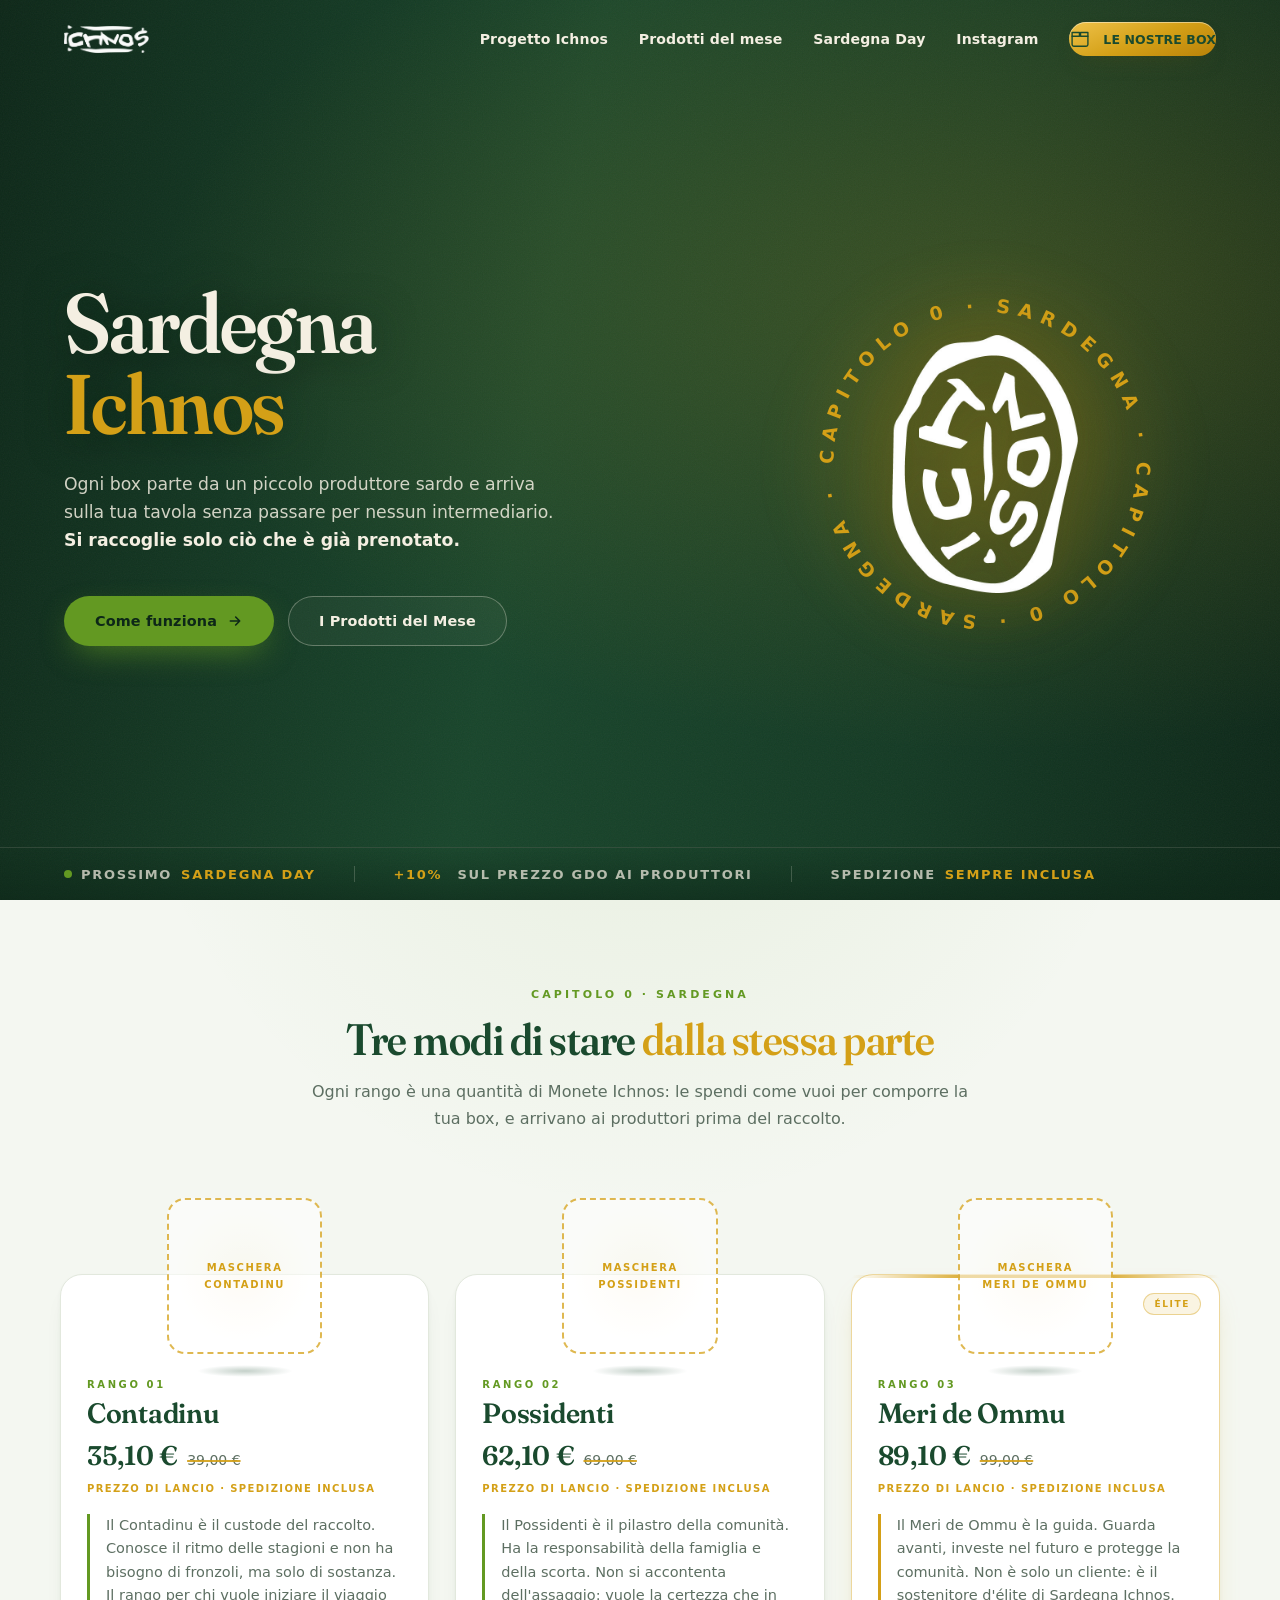
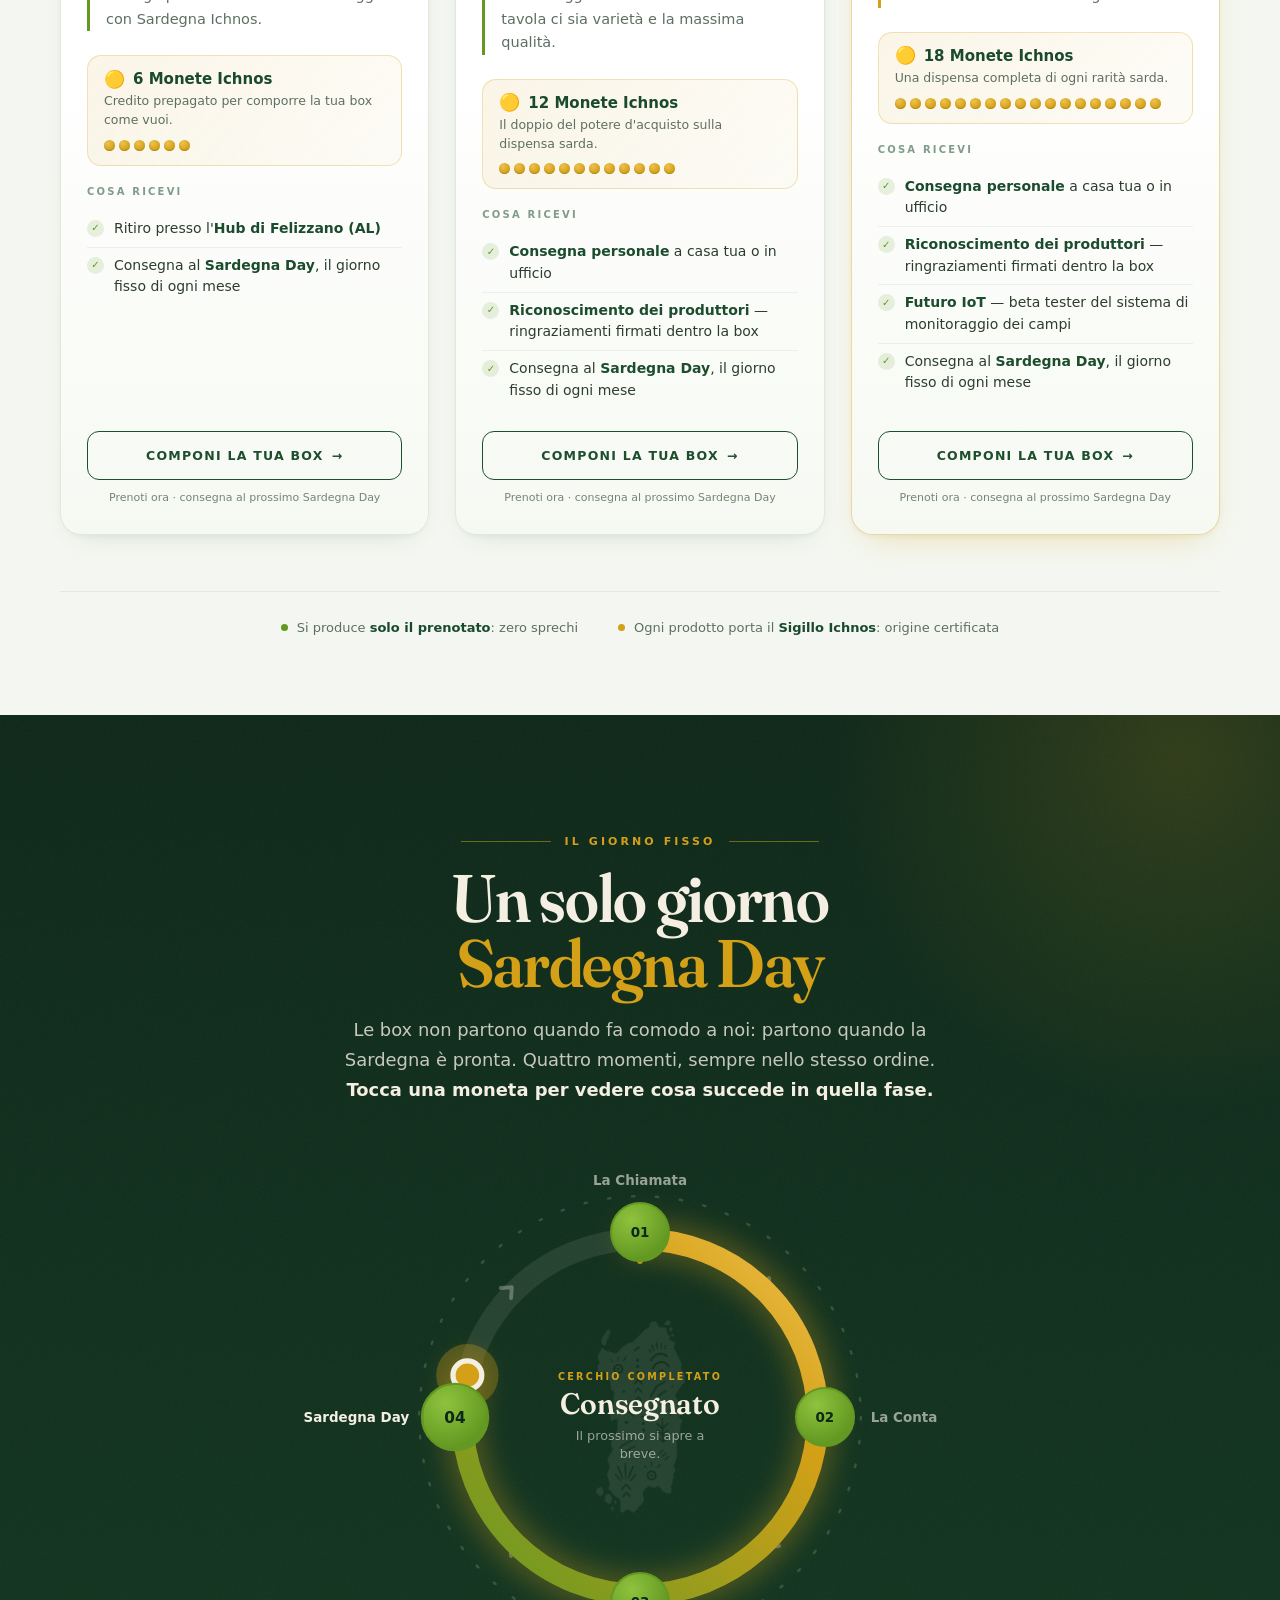
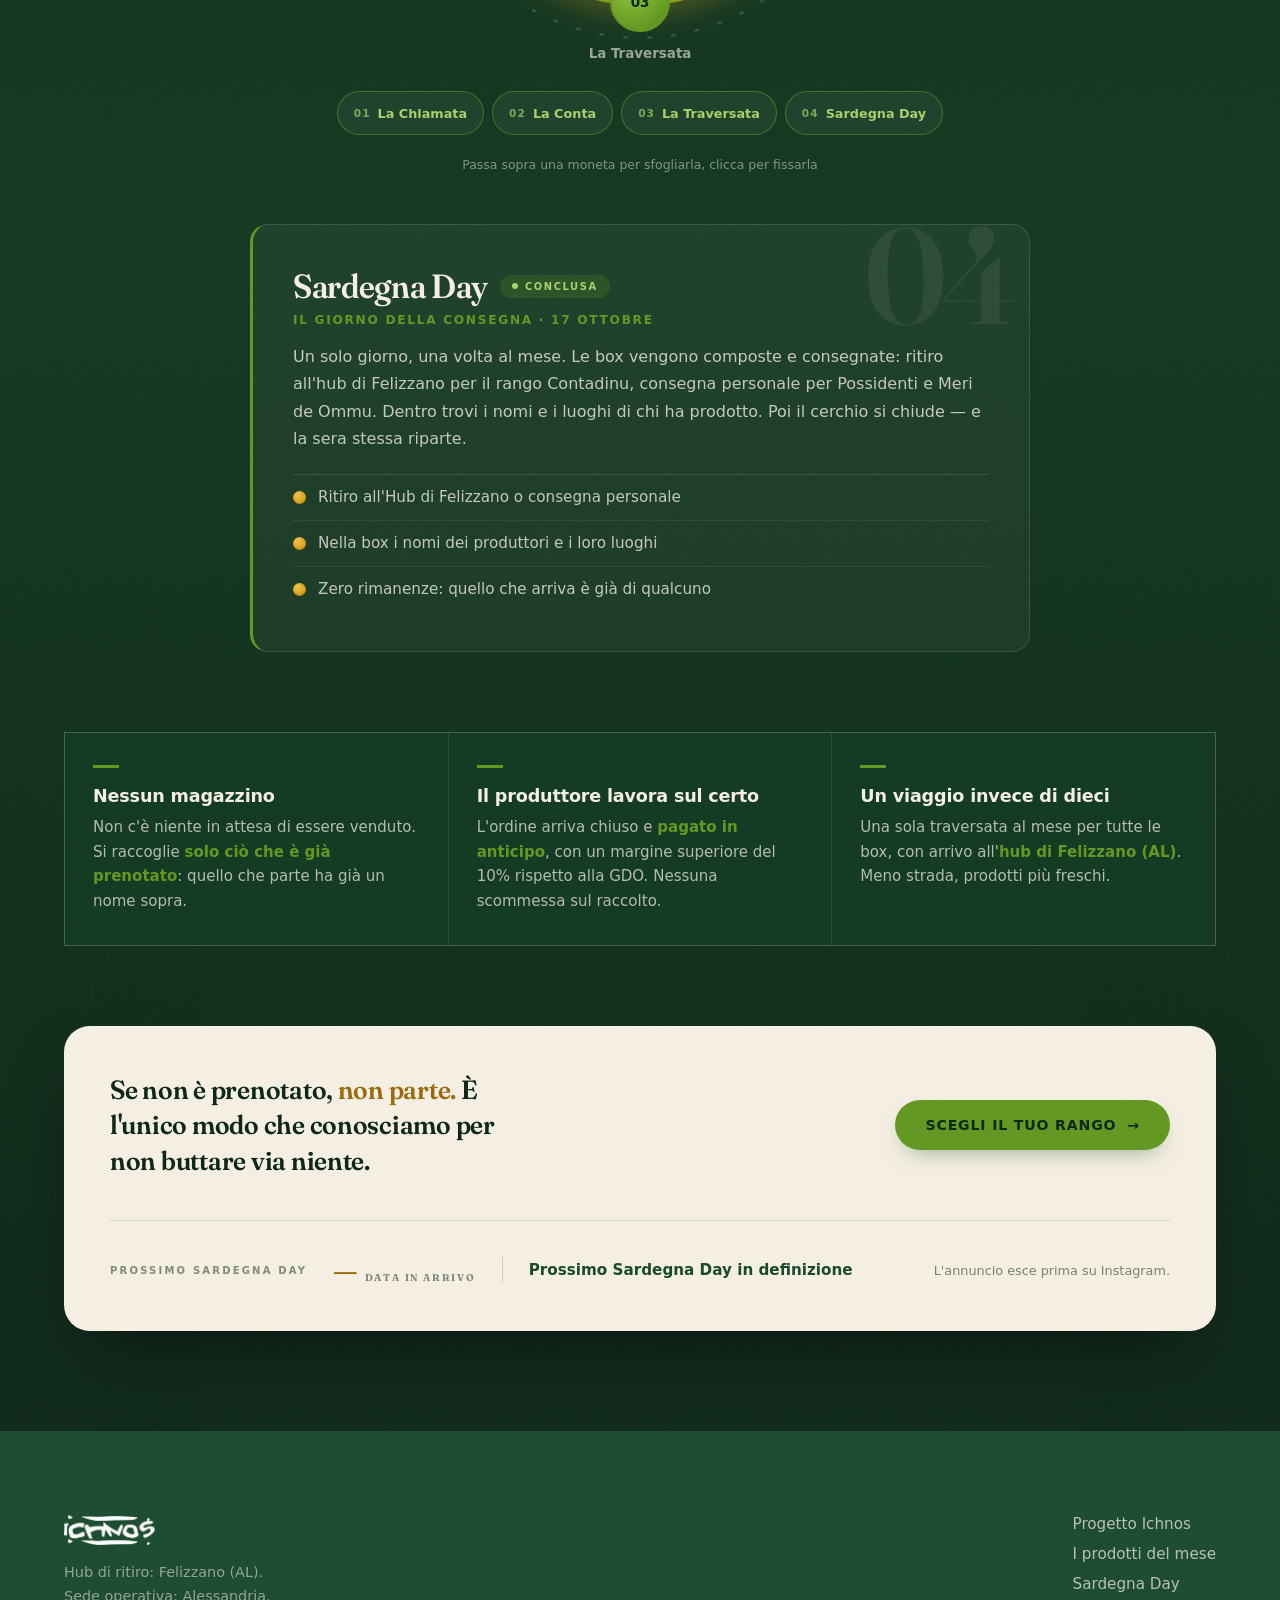
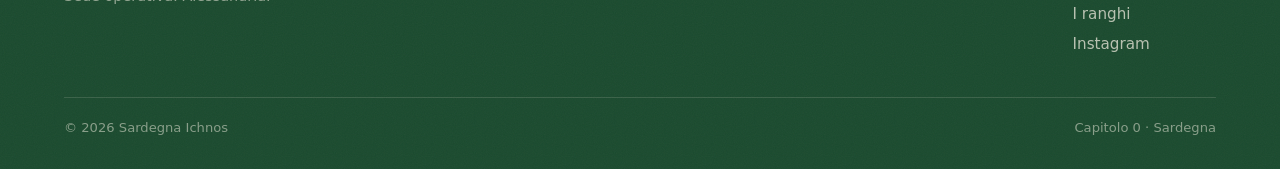
==== commit 79d71c13: "Refactor navigation button styles and interactions Updated styles for navigation buttons and added h" ====
--- a/index.html
+++ b/index.html
@@ -58,6 +58,7 @@
   --inchiostro:#0d2718;     /* derivata: fondo profondo per il contrasto */
   --panna:#F4EFE2;          /* derivata: bianco caldo, leggibile sul verde */
   --oro-scuro:#9a6a0d;      /* derivata: l'oro di marca su fondo panna sarebbe illeggibile */
+  --verde-alto:#1e4d32;     /* derivata: il verde su cui galleggia la barra, usato anche in prodotti.html */
 
   --font: system-ui, -apple-system, "Segoe UI", Roboto, sans-serif;
   --display: "Fraunces", Georgia, "Times New Roman", serif;
@@ -131,33 +132,68 @@
 }
 .ichnav-linee a:hover{color:var(--oro)}
 .ichnav-linee a:hover::after{right:0}
-
-/* ── tasto LE NOSTRE BOX: pastiglia col gettone d'oro ── */
+/* pagina corrente: filetto oro già tirato */
+.ichnav-linee a[aria-current]{color:var(--oro)}
+.ichnav-linee a[aria-current]::after{right:0}
+.ichnav.ridotta .ichnav-linee a[aria-current]{color:var(--oro)}
+
+/* ── tasto LE NOSTRE BOX: la scatola di cartone che si apre ──
+   Al passaggio del mouse le alette si aprono e la moneta esce.
+   Al clic si spalanca del tutto, poi porta ai ranghi. */
 .ichnav-box{
-  display:inline-flex; align-items:center; gap:10px;
-  padding:12px 22px 12px 17px;
+  display:inline-flex; align-items:center; gap:12px;
+  padding:13px 28px 13px 21px;
   border-radius:999px;
-  background:var(--verde-scuro);
-  color:var(--panna)!important;
-  border:1.5px solid rgba(212,160,23,.55);
-  font-size:.78rem!important; font-weight:800; letter-spacing:.09em; text-transform:uppercase;
-  box-shadow:0 12px 28px -16px rgba(13,39,24,.95);
-  transition:background .3s ease, color .3s ease, border-color .3s ease,
-             transform .25s ease, box-shadow .3s ease;
+  background:linear-gradient(158deg,#eec24a 0%,var(--oro) 52%,#b98209 100%);
+  color:var(--verde-scuro)!important;
+  border:0;
+  font-size:.78rem!important; font-weight:800; letter-spacing:.085em; text-transform:uppercase;
+  box-shadow:inset 0 1px 0 rgba(255,255,255,.45), 0 10px 24px -14px rgba(120,85,0,.55);
+  transition:transform .3s cubic-bezier(.2,.8,.3,1), box-shadow .3s ease, filter .3s ease;
+  -webkit-tap-highlight-color:transparent;
 }
 .ichnav-box::after{display:none}
 .ichnav-box:hover{
-  background:var(--oro); color:var(--verde-scuro)!important; border-color:var(--oro);
   transform:translateY(-2px);
-  box-shadow:0 18px 34px -16px rgba(212,160,23,.9);
-}
+  filter:brightness(1.06);
+  box-shadow:inset 0 1px 0 rgba(255,255,255,.5), 0 18px 32px -14px rgba(120,85,0,.55);
+}
+.ichnav-box:active{transform:translateY(0) scale(.97)}
+
+/* la scatola */
+.scatola{
+  width:22px; height:22px; flex:none; overflow:visible;
+  fill:none; stroke:currentColor;
+  stroke-width:2; stroke-linecap:round; stroke-linejoin:round;
+}
+.scatola-aletta{transition:transform .42s cubic-bezier(.34,1.24,.5,1)}
+.scatola-aletta--sx{transform-box:view-box; transform-origin:4.5px 12px}
+.scatola-aletta--dx{transform-box:view-box; transform-origin:27.5px 12px}
+.scatola-moneta{fill:currentColor; stroke:none; transition:transform .46s cubic-bezier(.2,1.4,.4,1)}
+
+/* si apre: mouse, tastiera, dito */
+.ichnav-box:hover .scatola-aletta--sx,
+.ichnav-box:focus-visible .scatola-aletta--sx,
+.ichnav-box:active .scatola-aletta--sx{transform:rotate(-78deg)}
+.ichnav-box:hover .scatola-aletta--dx,
+.ichnav-box:focus-visible .scatola-aletta--dx,
+.ichnav-box:active .scatola-aletta--dx{transform:rotate(78deg)}
+.ichnav-box:hover .scatola-moneta,
+.ichnav-box:focus-visible .scatola-moneta,
+.ichnav-box:active .scatola-moneta{transform:translateY(-12px)}
+
+/* al clic si spalanca prima di partire */
+.ichnav-box.apre{transform:translateY(-1px) scale(1.02)}
+.ichnav-box.apre .scatola-aletta--sx{transform:rotate(-118deg)}
+.ichnav-box.apre .scatola-aletta--dx{transform:rotate(118deg)}
+.ichnav-box.apre .scatola-moneta{transform:translateY(-14.5px)}
+
+/* il gettone resta: lo usa la CTA del menu telefono */
 .gettone{
   width:12px; height:12px; border-radius:50%; flex:none;
   background:radial-gradient(circle at 35% 30%,#f0c14d,var(--oro) 70%);
   box-shadow:inset 0 -1px 1px rgba(120,85,0,.35);
-  transition:background .3s ease, transform .3s ease;
-}
-.ichnav-box:hover .gettone{background:var(--verde-scuro); transform:scale(1.2)}
+}
 
 /* ── tasto menu / chiudi ──────────────────────────────────────
    Chiuso: due trattini.  Aperto: pastiglia con scritto CHIUDI e la ✕.
@@ -226,6 +262,7 @@
 .ichnav-menu.aperto .ichnav-voce:nth-child(2){transition-delay:.22s}
 .ichnav-menu.aperto .ichnav-voce:nth-child(3){transition-delay:.28s}
 .ichnav-menu.aperto .ichnav-voce:nth-child(4){transition-delay:.34s}
+.ichnav-voce[aria-current] .ichnav-etichetta{color:var(--oro)}
 
 .ichnav-etichetta{font-size:clamp(1.6rem,7vw,2.4rem); font-weight:800; letter-spacing:-.03em; line-height:1.05}
 .ichnav-nota{
@@ -1404,6 +1441,7 @@
   transition:color .2s ease;
 }
 .ichfoot-link a:hover{color:var(--oro)}
+.ichfoot-link a[aria-current]{color:var(--oro)}
 .ichfoot-riga{
   margin-top:44px; padding-top:22px;
   border-top:1px solid rgba(244,239,226,.14);
@@ -1435,6 +1473,8 @@
 <!-- ████████████████████████████████████████████████████████████
      BARRA DI NAVIGAZIONE
      Trasparente sull'hero, diventa color carta appena scrolli.
+     Ordine fisso in tutto il sito:
+     Progetto Ichnos · Prodotti del mese · Sardegna Day · Instagram · BOX
      ████████████████████████████████████████████████████████████ -->
 <header class="ichnav" id="ichnav">
   <div class="ichnav-barra">
@@ -1444,11 +1484,20 @@
     </a>
 
     <nav class="ichnav-linee" aria-label="Principale">
-     <a href="progetto.html">Progetto Ichnos</a>
+      <a href="progetto.html">Progetto Ichnos</a>
       <a href="prodotti.html">Prodotti del mese</a>
       <a href="#sardegna-day">Sardegna Day</a>
       <a href="https://instagram.com/projectichnos" target="_blank" rel="noopener">Instagram</a>
-      <a href="#ranghi" class="ichnav-box"><span class="gettone" aria-hidden="true"></span>Le nostre BOX</a>
+      <a href="#ranghi" class="ichnav-box">
+        <svg class="scatola" viewBox="0 0 32 32" aria-hidden="true">
+          <defs><clipPath id="ichBocca"><rect x="-10" y="-22" width="52" height="34"/></clipPath></defs>
+          <g clip-path="url(#ichBocca)"><circle class="scatola-moneta" cx="16" cy="17" r="4.4"/></g>
+          <path d="M4.5 12v12A2.5 2.5 0 0 0 7 26.5h18a2.5 2.5 0 0 0 2.5-2.5V12"/>
+          <path class="scatola-aletta scatola-aletta--sx" d="M4.5 12V6.6h10.7V12z"/>
+          <path class="scatola-aletta scatola-aletta--dx" d="M27.5 12V6.6H16.8V12z"/>
+        </svg>
+        Le nostre BOX
+      </a>
     </nav>
 
     <button class="ichnav-tasto" id="ichnavTasto" aria-expanded="false"
@@ -1461,7 +1510,7 @@
 
 <nav class="ichnav-menu" id="ichnavMenu" aria-label="Menu">
   <div class="ichnav-lista">
-   <a class="ichnav-voce" href="progetto.html">
+    <a class="ichnav-voce" href="progetto.html">
       <span class="ichnav-etichetta">Progetto Ichnos
         <span class="ichnav-nota">Il metodo, il sigillo, le prossime regioni</span>
       </span>
@@ -1925,10 +1974,10 @@
         </p>
       </div>
       <nav class="ichfoot-link" aria-label="Collegamenti">
+        <a href="progetto.html">Progetto Ichnos</a>
         <a href="prodotti.html">I prodotti del mese</a>
+        <a href="#sardegna-day">Sardegna Day</a>
         <a href="#ranghi">I ranghi</a>
-        <a href="#sardegna-day">Sardegna Day</a>
-        <a href="progetto.html">Progetto Ichnos</a>
         <a href="https://instagram.com/projectichnos" target="_blank" rel="noopener">Instagram</a>
       </nav>
     </div>
@@ -1973,6 +2022,33 @@
     });
   }, { threshold: 0.15 });
   carte.forEach(function (c) { obs.observe(c); });
+})();
+</script>
+
+<!-- ── il tasto BOX: la scatola si apre, poi porta ai ranghi ── -->
+<script>
+(function(){
+  var calmo = matchMedia('(prefers-reduced-motion: reduce)').matches;
+  document.querySelectorAll('.ichnav-box').forEach(function(t){
+    t.addEventListener('click', function(ev){
+      /* clic con tasti modificatori o rotellina: lascia fare al browser */
+      if (ev.metaKey || ev.ctrlKey || ev.shiftKey || ev.altKey || ev.button !== 0) return;
+      var h = t.getAttribute('href') || '';
+      if (!h || calmo) return;
+
+      var interno = h.charAt(0) === '#' && h.length > 1;
+      var meta = interno ? document.getElementById(h.slice(1)) : null;
+      if (interno && !meta) return;   /* ancora morta: non bloccare niente */
+
+      ev.preventDefault();
+      t.classList.add('apre');
+      setTimeout(function(){
+        if (meta) meta.scrollIntoView({ behavior:'smooth', block:'start' });
+        else location.href = h;
+      }, 340);
+      setTimeout(function(){ t.classList.remove('apre'); }, 1100);
+    });
+  });
 })();
 </script>
 
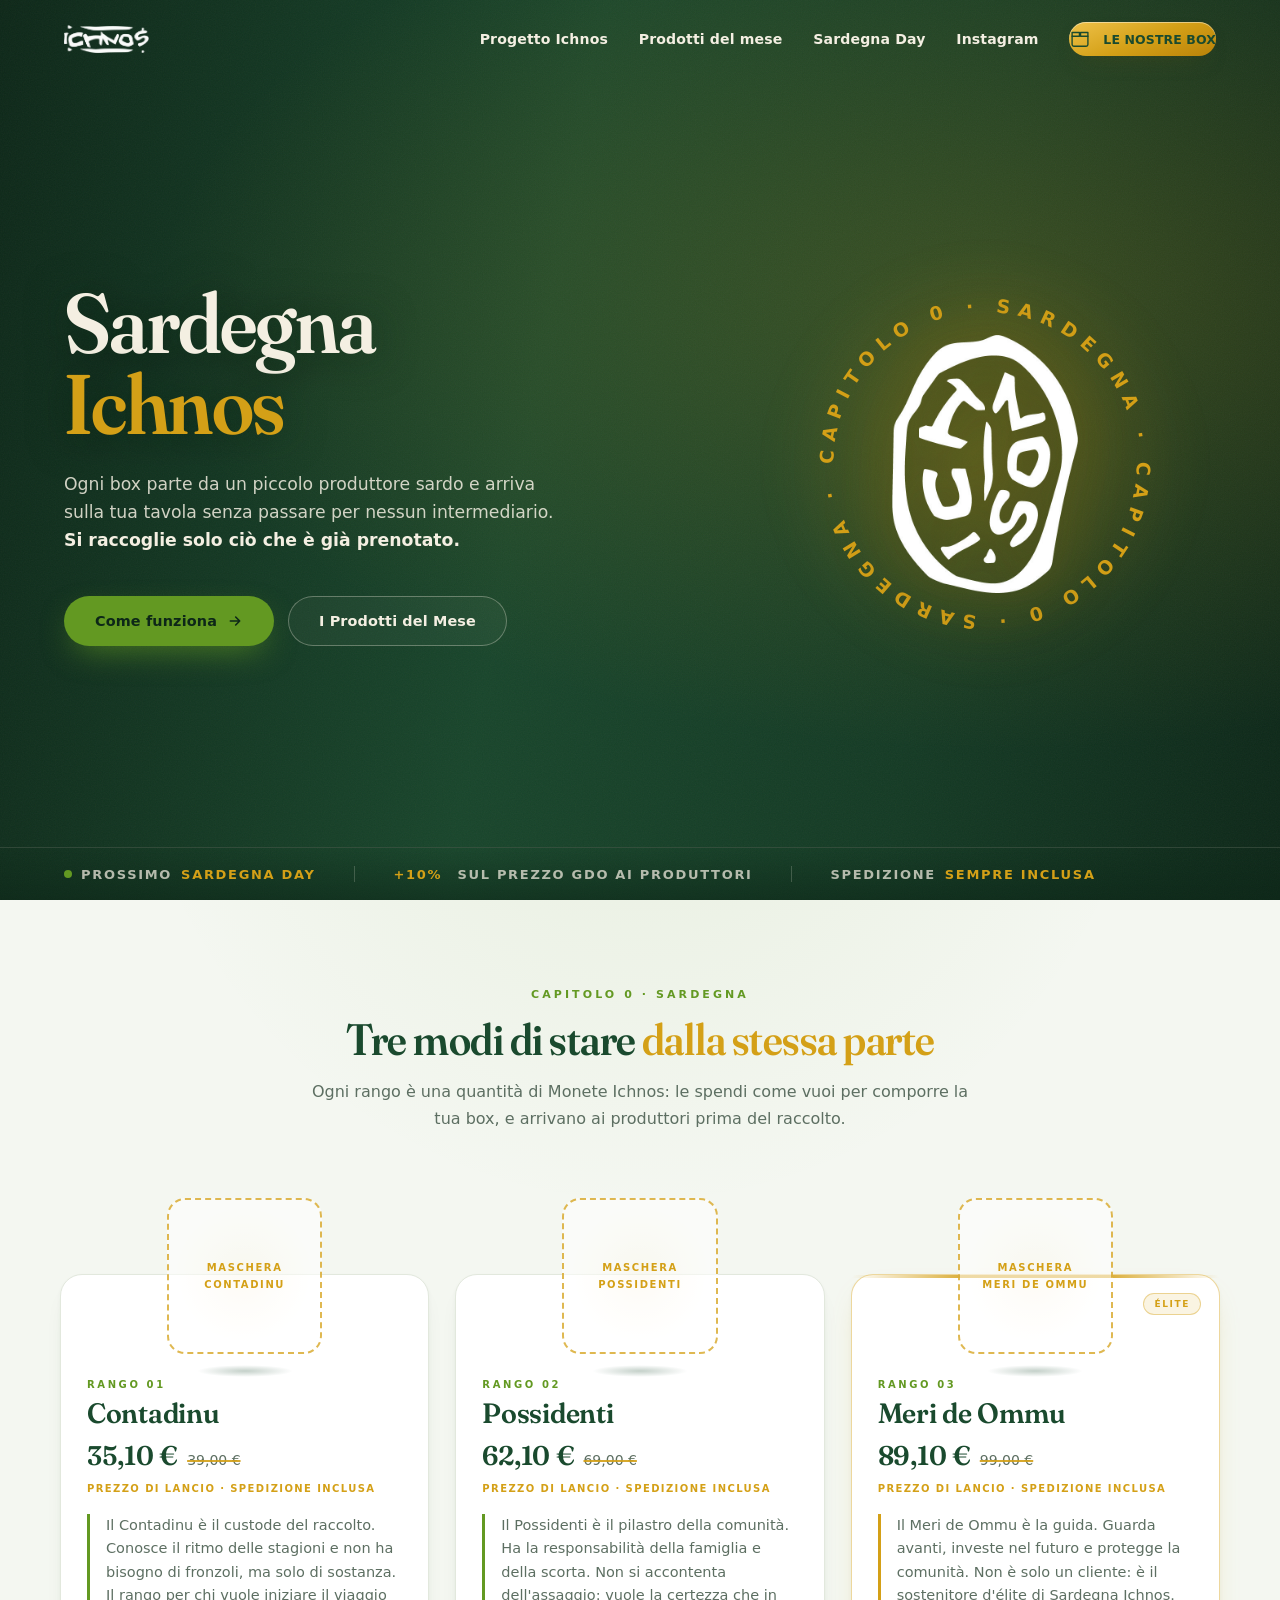
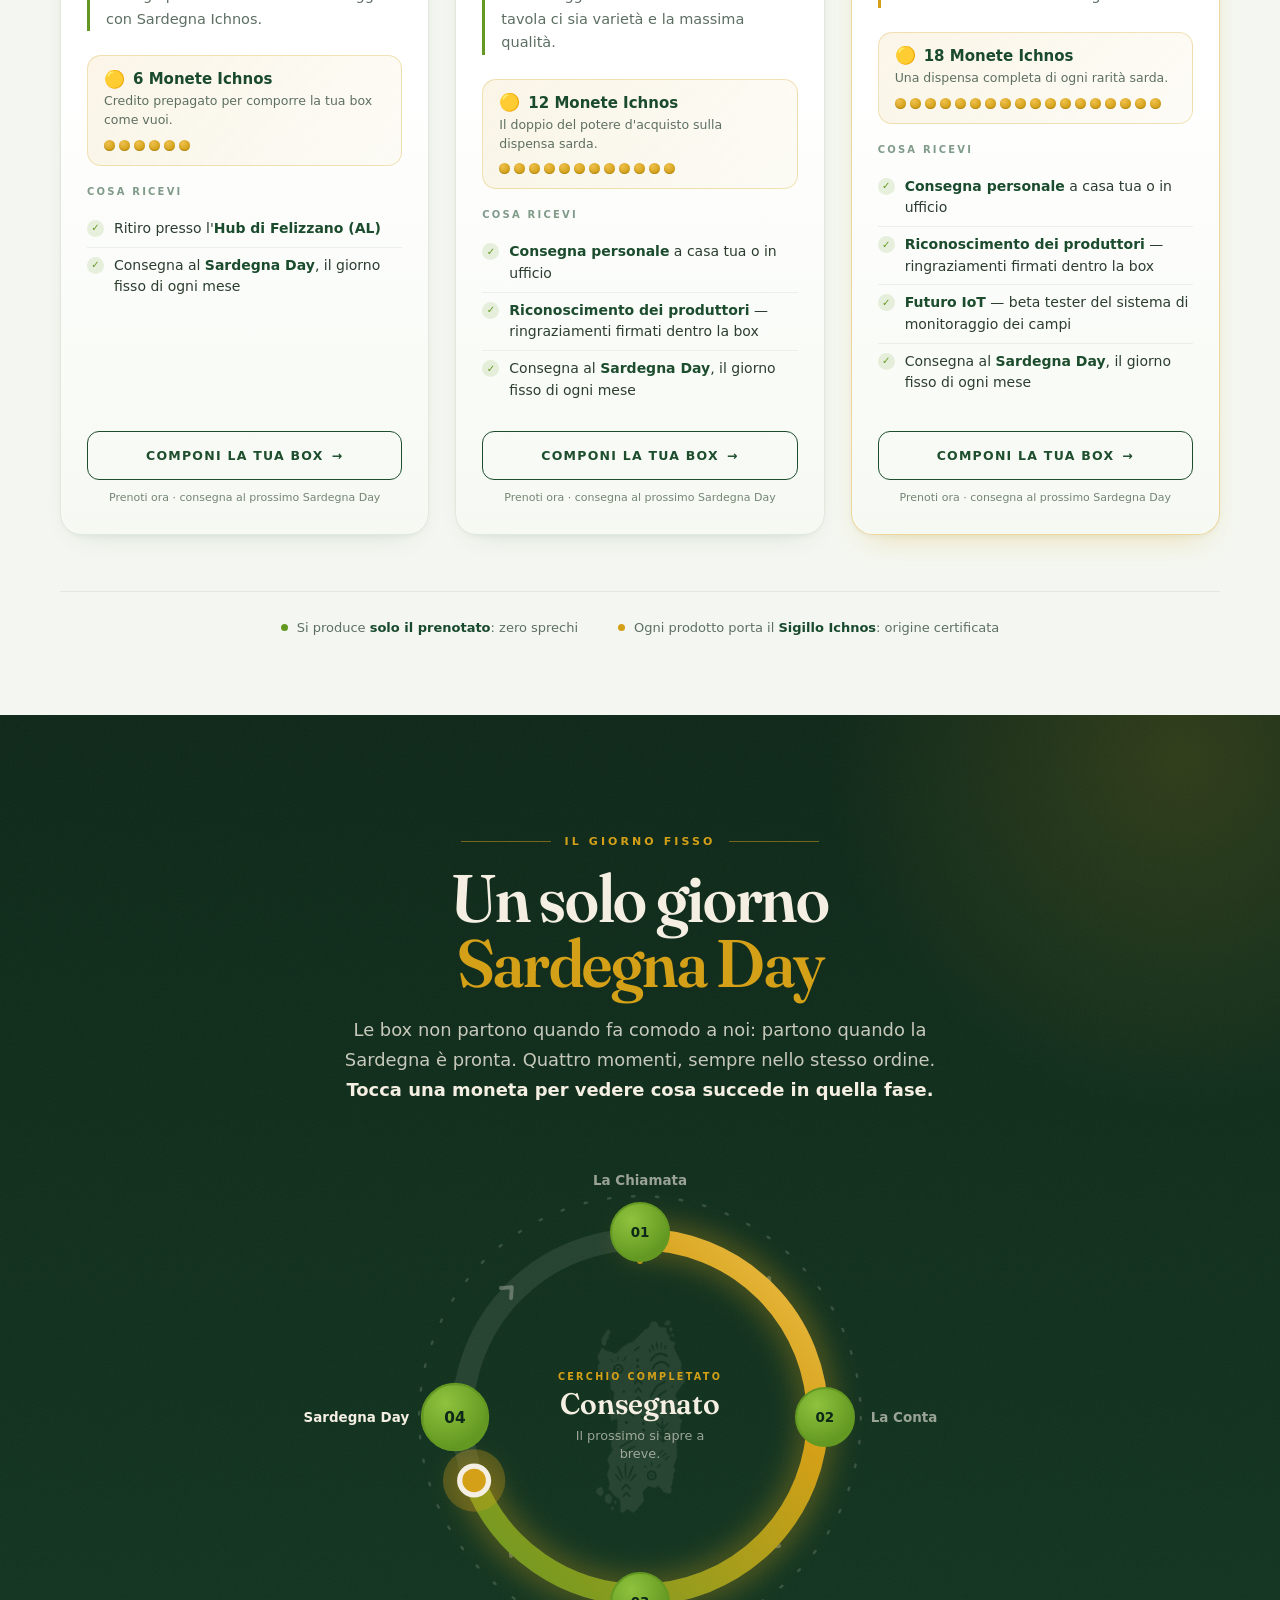
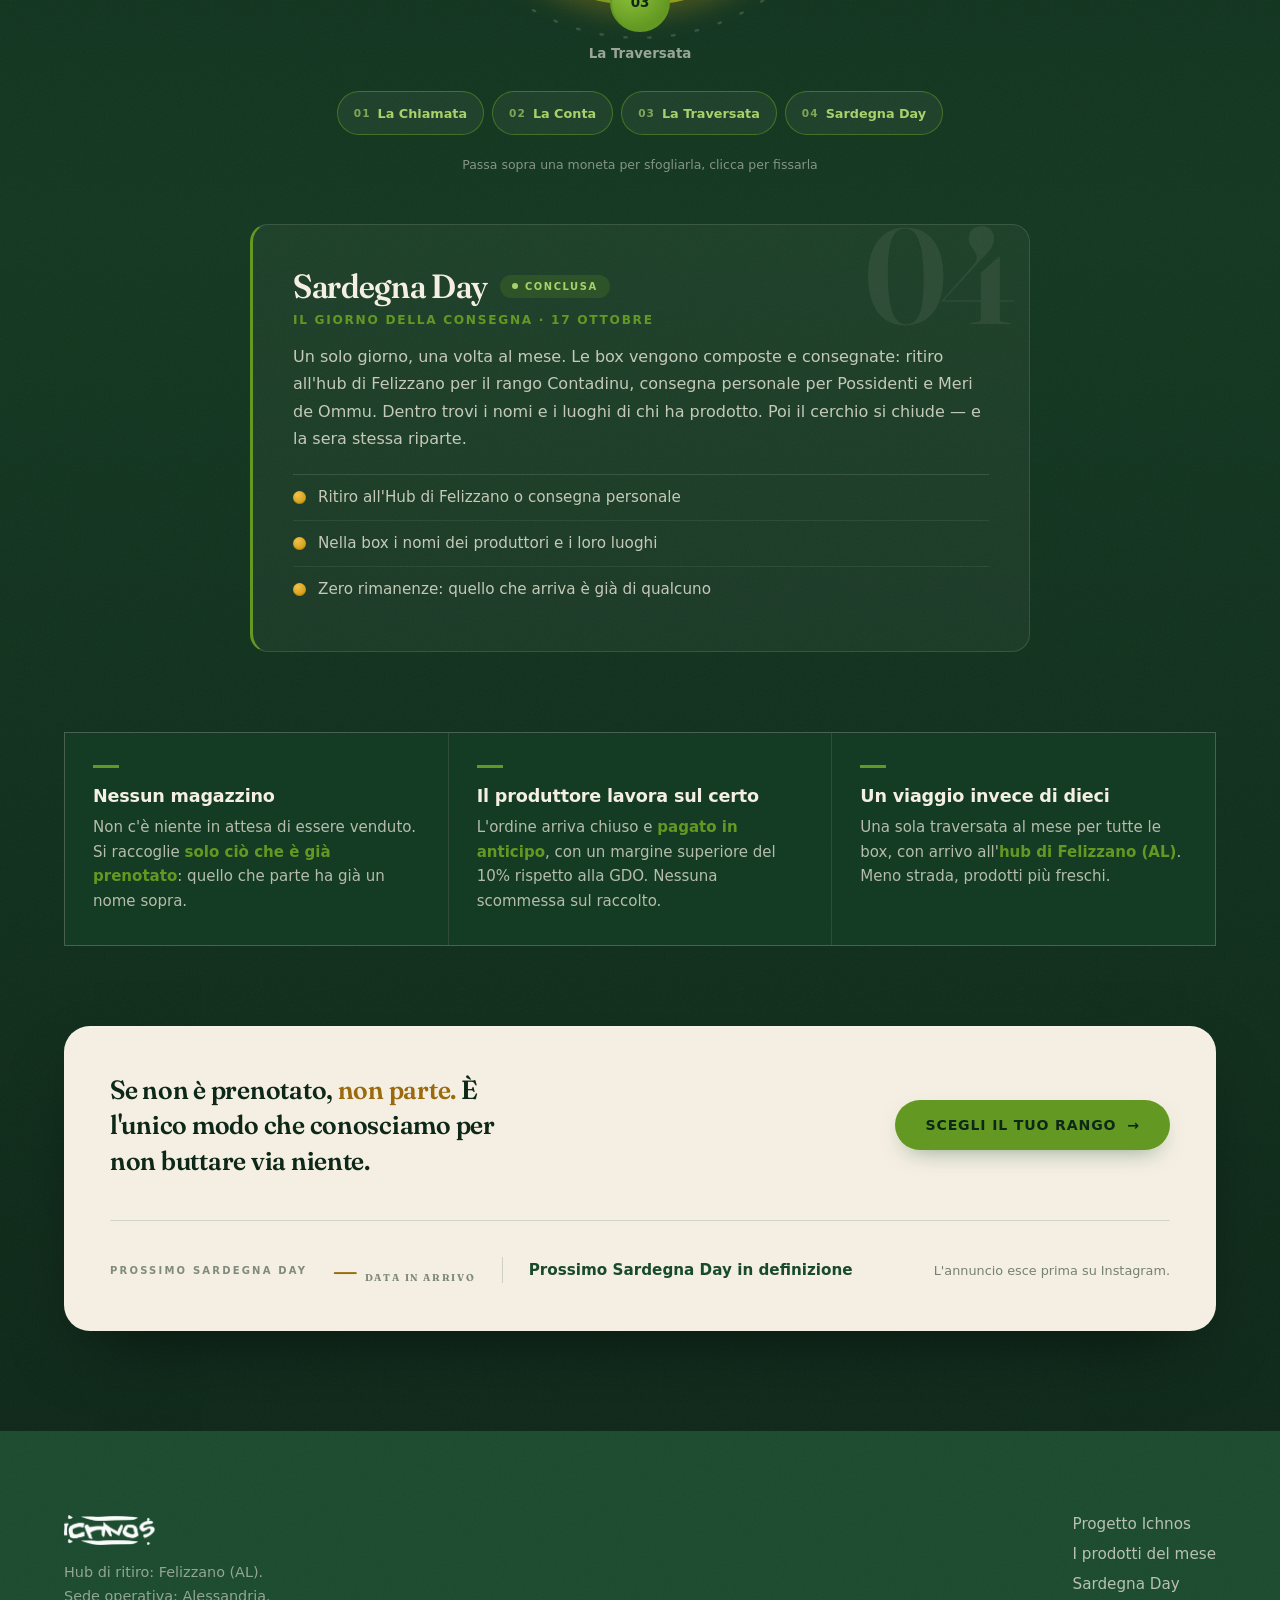
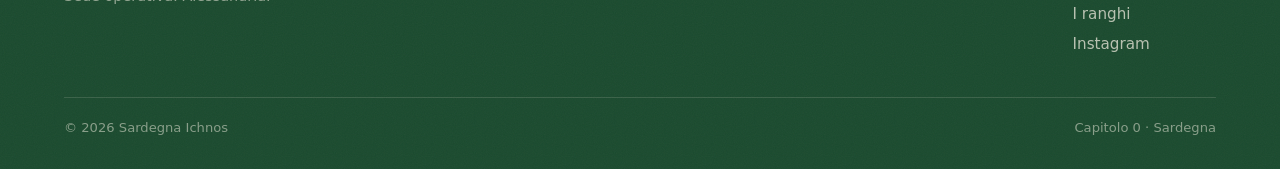
==== commit 3eb50ac1: "Update index.html" ====
--- a/index.html
+++ b/index.html
@@ -2537,6 +2537,6 @@
 
 })();
 </script>
-
+ <!-- Cloudflare Web Analytics --><script type='module' src='https://static.cloudflareinsights.com/beacon.min.js' data-cf-beacon='{"token": "07d30f26e8a4411fa893eb5cbb07431b"}'></script><!-- End Cloudflare Web Analytics -->
 </body>
 </html>
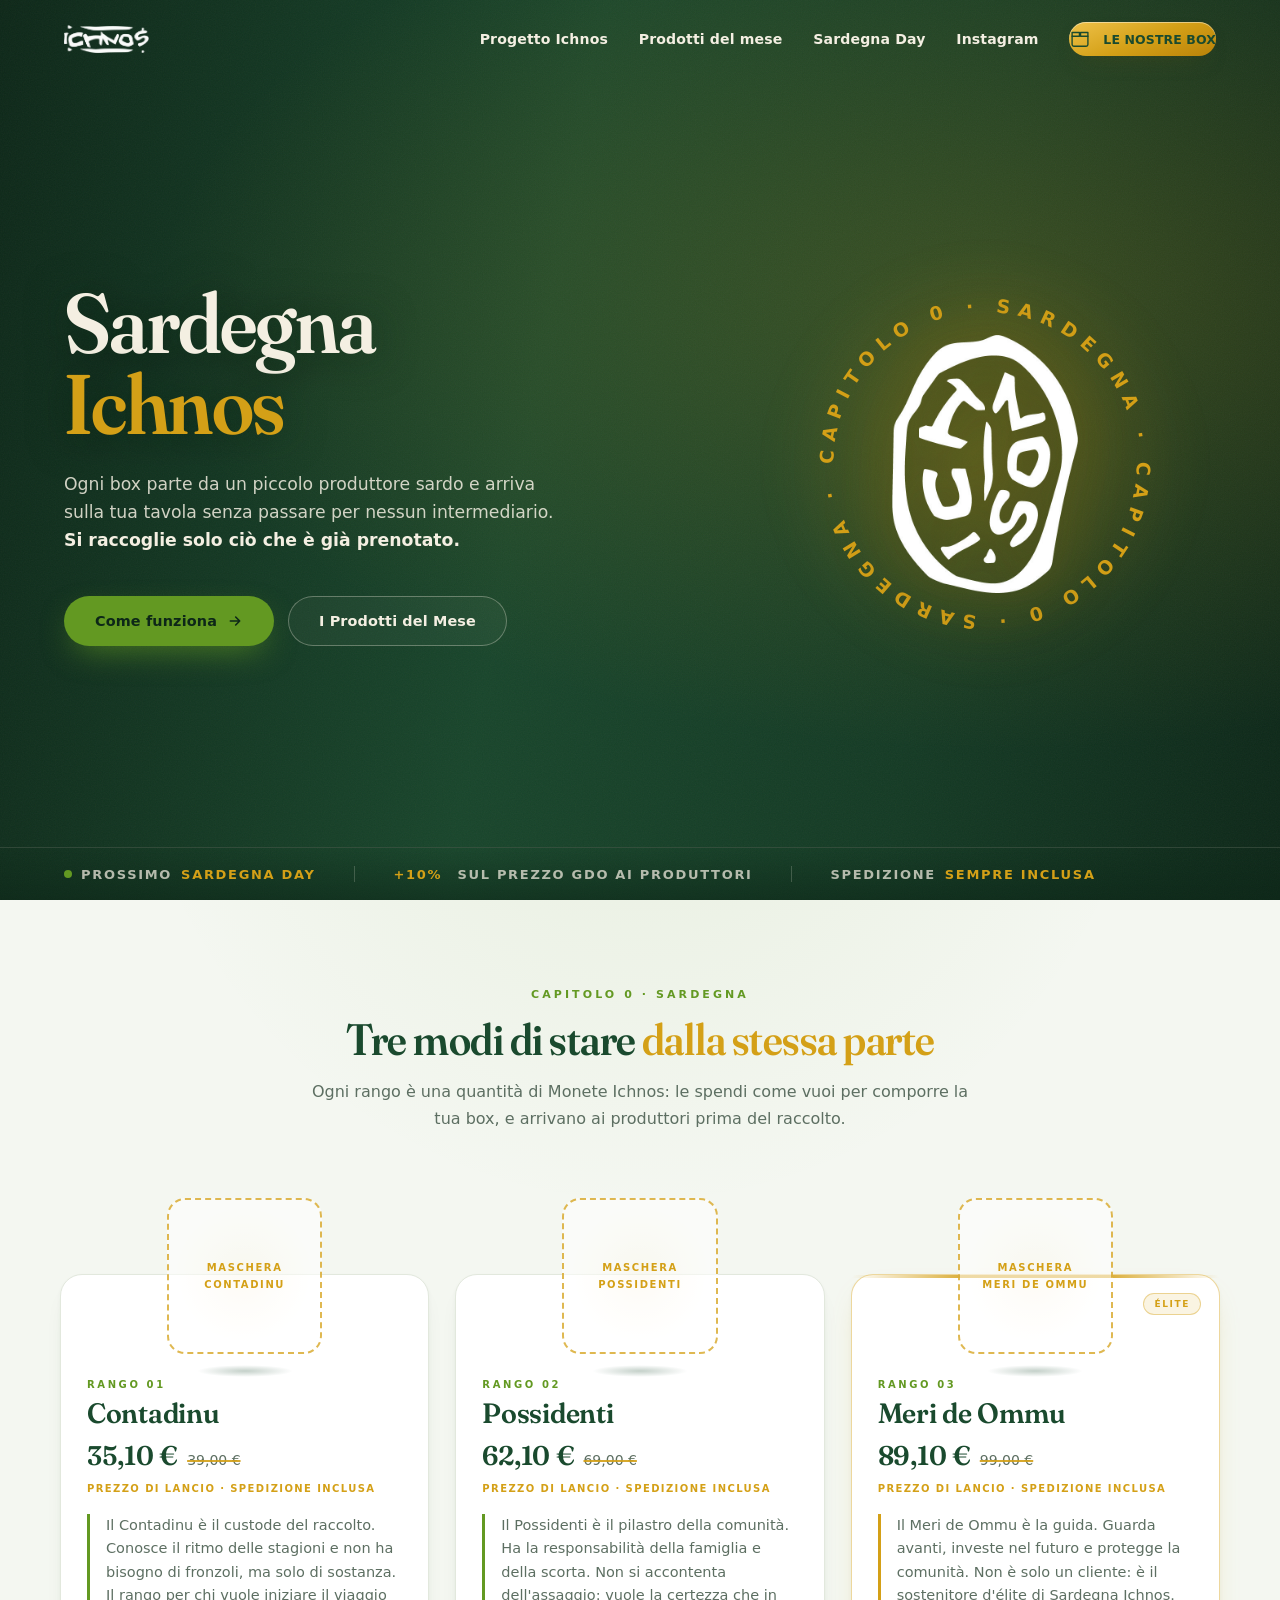
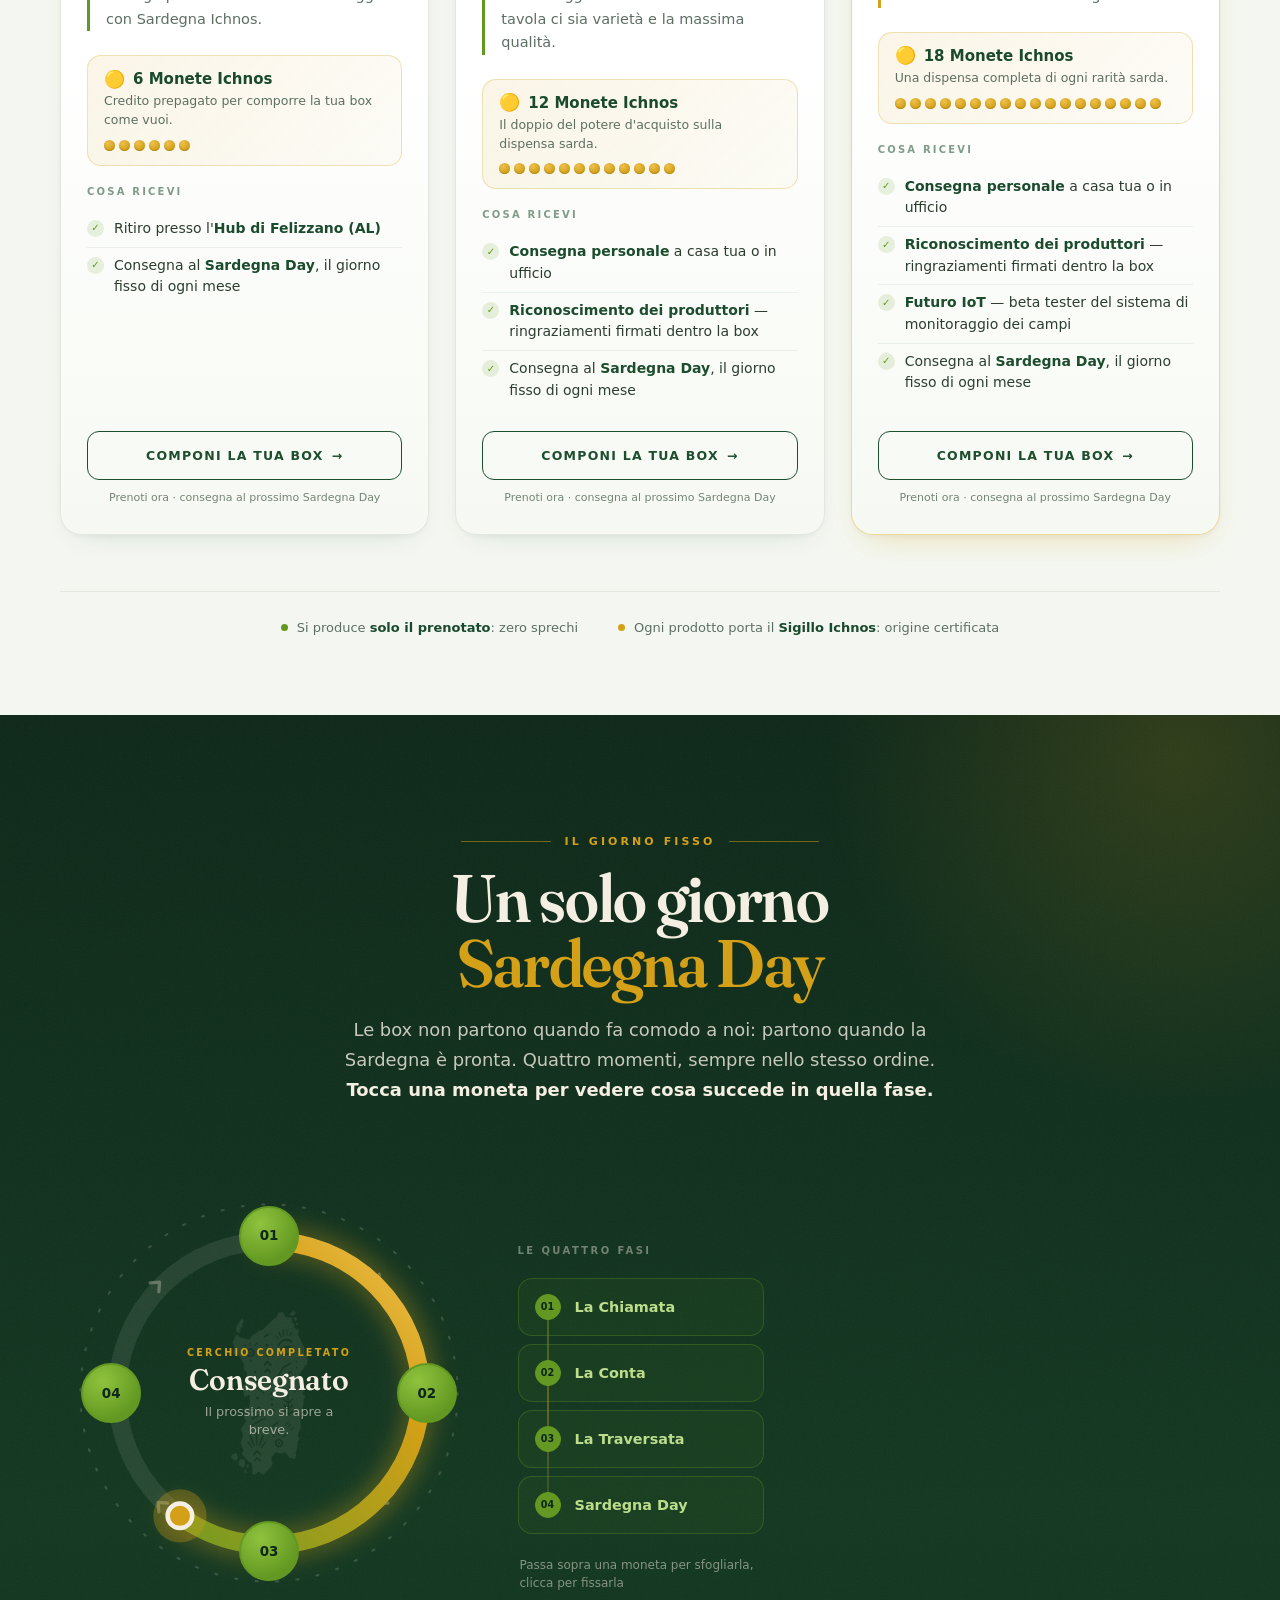
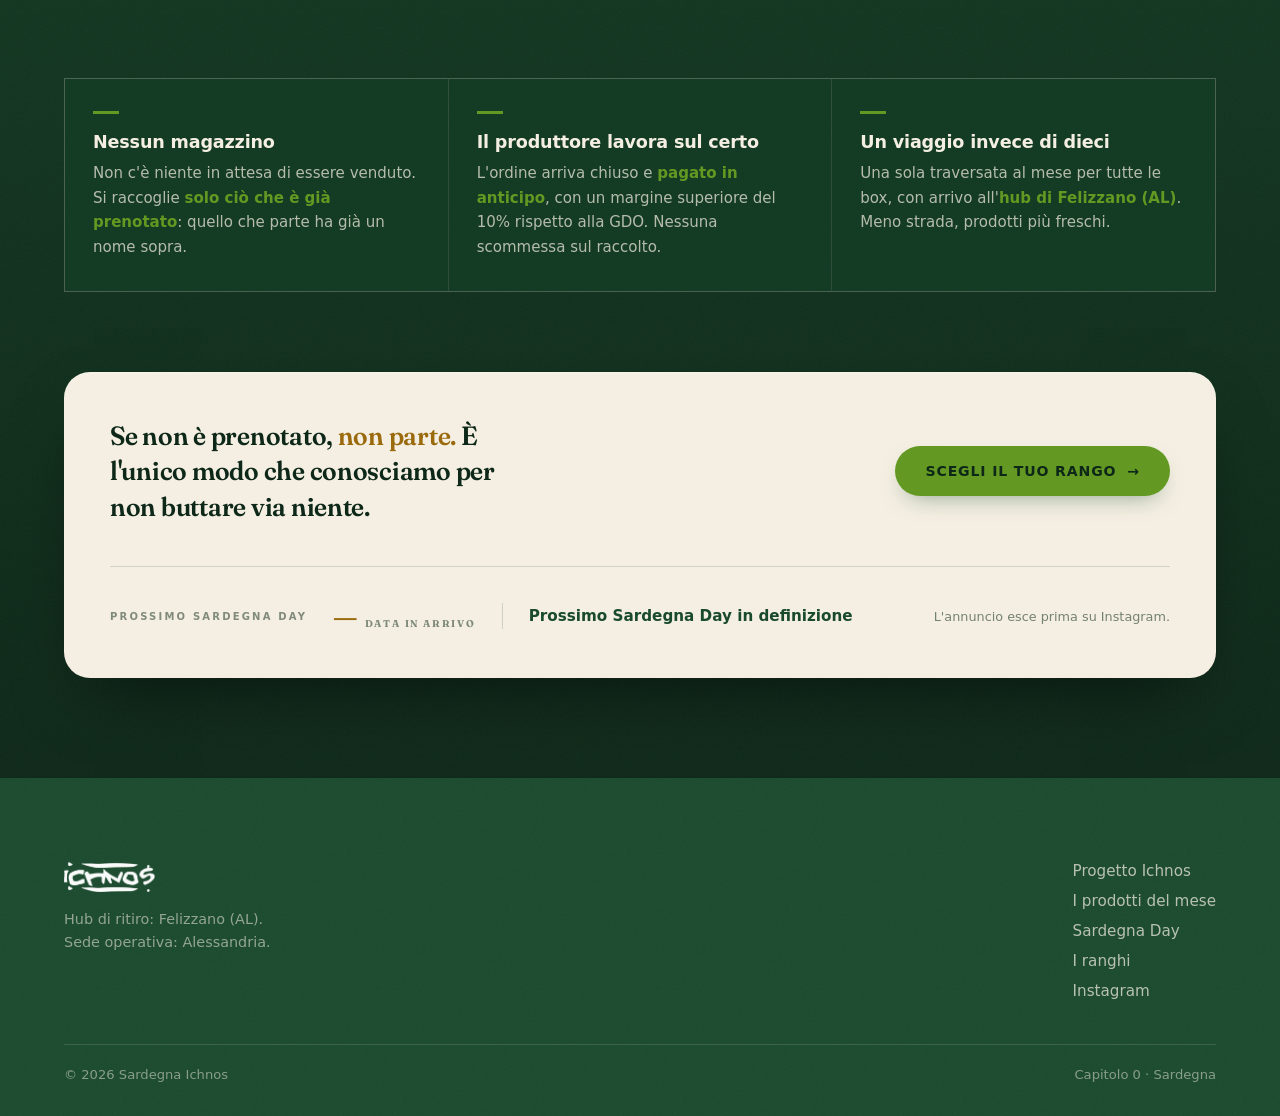
==== commit aa3c6944: "Update index.html" ====
--- a/index.html
+++ b/index.html
@@ -111,13 +111,28 @@
 .ichnav.menu-aperto .ichnav-logo--chiaro{opacity:1}
 .ichnav.menu-aperto .ichnav-logo--scuro{opacity:0}
 
+/* pannello chiaro: la barra si inverte, marchio verde su panna */
+.ichnav.menu-aperto.menu-chiaro .ichnav-logo--chiaro{opacity:0}
+.ichnav.menu-aperto.menu-chiaro .ichnav-logo--scuro{opacity:1}
+
 /* marchio: bianco sull'hero, verde quando la barra diventa solida */
-.ichnav-marchio{position:relative; display:block; line-height:0; height:28px; flex:none; transition:height .35s ease}
+.ichnav-marchio{
+  position:relative; display:block; line-height:0; height:28px; flex:none;
+  transform-origin:left center;
+  transition:height .35s ease, transform .25s cubic-bezier(.34,1.4,.64,1);
+}
 .ichnav-logo{height:100%; width:auto; display:block; transition:opacity .35s ease}
 .ichnav-logo--scuro{position:absolute; top:0; left:0; opacity:0}
 .ichnav.ridotta .ichnav-marchio{height:24px}
 .ichnav.ridotta .ichnav-logo--chiaro{opacity:0}
 .ichnav.ridotta .ichnav-logo--scuro{opacity:1}
+
+/* feedback al passaggio del mouse */
+@media (hover:hover){
+  .ichnav-marchio:hover{transform:scale(1.06)}
+}
+.ichnav-marchio:focus-visible{transform:scale(1.06); outline:none}
+.ichnav-marchio:active{transform:scale(.98)}
 
 .ichnav-linee{display:none; align-items:center; gap:clamp(18px,2.4vw,34px)}
 .ichnav-linee a{
@@ -235,75 +250,169 @@
 .ichnav-tasto[aria-expanded="true"] .ichnav-tratti i:nth-child(1){transform:translateY(4.75px) rotate(45deg)}
 .ichnav-tasto[aria-expanded="true"] .ichnav-tratti i:nth-child(2){transform:translateY(-4.75px) rotate(-45deg)}
 
-/* ── pannello a cascata ── */
+/* tasto CHIUDI sul pannello panna: tutto in verde scuro */
+.ichnav.menu-chiaro .ichnav-tasto[aria-expanded="true"]{
+  background:rgba(26,74,46,.07); border-color:rgba(26,74,46,.28);
+}
+.ichnav.menu-chiaro .ichnav-tasto[aria-expanded="true"]:hover{
+  background:rgba(154,106,13,.14); border-color:var(--oro-scuro);
+}
+.ichnav.menu-chiaro .ichnav-tasto[aria-expanded="true"] .ichnav-tratti i{background:var(--verde-scuro)}
+.ichnav.menu-chiaro .ichnav-tasto[aria-expanded="true"] .ichnav-chiudi{color:var(--verde-scuro)}
+
+/* ── pannello a cascata ──────────────────────────────────────────
+   Il pannello prende il colore della barra nel momento in cui lo apri:
+   verde se sei in cima alla pagina, panna se hai già sceso il sito.
+   Tutto passa da queste variabili: il tema chiaro è solo una palette. */
 .ichnav-menu{
-  position:fixed; inset:0; z-index:1050; background:var(--verde-scuro);
+  --men-fondo:var(--verde-scuro);
+  --men-testo:#fff;
+  --men-tenue:rgba(255,255,255,.52);
+  --men-filo:rgba(255,255,255,.14);
+  --men-num:rgba(255,255,255,.3);
+  --men-velo:rgba(255,255,255,.055);
+  --men-oro:var(--oro);
+  --men-cta-fondo:var(--oro);
+  --men-cta-testo:var(--verde-scuro);
+  --men-cta-hover:var(--panna);
+  --men-gettone:var(--verde-scuro);
+
+  position:fixed; inset:0; z-index:1050;
   font-family:var(--font);
   display:flex; flex-direction:column;
   padding:96px 22px 40px;
   padding-bottom:calc(40px + env(safe-area-inset-bottom,0px));
+  color:var(--men-testo);
+  background:
+    radial-gradient(120% 80% at 100% 0, rgba(99,153,34,.16), transparent 62%),
+    radial-gradient(95% 70% at 0 100%, rgba(212,160,23,.11), transparent 62%),
+    var(--men-fondo);
   clip-path:inset(0 0 100% 0);
   transition:clip-path .55s cubic-bezier(.76,0,.24,1);
   overflow-y:auto; -webkit-overflow-scrolling:touch; overscroll-behavior:contain;
 }
+/* tema chiaro: l'oro di marca su panna non si legge, si usa l'oro scuro */
+.ichnav-menu.chiaro{
+  --men-fondo:var(--panna);
+  --men-testo:var(--verde-scuro);
+  --men-tenue:rgba(26,74,46,.6);
+  --men-filo:rgba(26,74,46,.15);
+  --men-num:rgba(26,74,46,.32);
+  --men-velo:rgba(26,74,46,.05);
+  --men-oro:var(--oro-scuro);
+  --men-cta-fondo:var(--verde-scuro);
+  --men-cta-testo:var(--panna);
+  --men-cta-hover:var(--verde-alto);
+  --men-gettone:var(--oro);
+  background:
+    radial-gradient(120% 80% at 100% 0, rgba(99,153,34,.14), transparent 62%),
+    radial-gradient(95% 70% at 0 100%, rgba(212,160,23,.16), transparent 62%),
+    var(--men-fondo);
+}
 .ichnav-menu.aperto{clip-path:inset(0 0 0 0)}
 /* margin:auto invece di justify-content:center: se il telefono è basso
    il menu scorre invece di tagliare la prima voce */
-.ichnav-lista{max-width:820px; width:100%; margin:auto; position:relative; z-index:2}
+.ichnav-lista{max-width:820px; width:100%; margin:auto; position:relative; z-index:2; counter-reset:voce}
+
+/* riga d'apertura: dice dove sei prima ancora di leggere le voci */
+.ichnav-occhiello{
+  display:flex; align-items:center; gap:14px;
+  margin:0 0 20px; font-size:.66rem; font-weight:800;
+  letter-spacing:.26em; text-transform:uppercase; color:var(--men-num);
+  opacity:0; transform:translateY(10px);
+  transition:opacity .5s ease .1s, transform .5s ease .1s;
+}
+.ichnav-occhiello::after{content:""; flex:1; height:1px; background:var(--men-filo)}
+.ichnav-menu.aperto .ichnav-occhiello{opacity:1; transform:none}
+
 .ichnav-voce{
-  display:flex; align-items:baseline; justify-content:space-between; gap:18px;
-  text-decoration:none; color:#fff; padding:20px 0;
-  border-bottom:1px solid rgba(255,255,255,.13);
+  position:relative; counter-increment:voce;
+  display:flex; align-items:center; gap:16px;
+  text-decoration:none; color:var(--men-testo);
+  padding:19px 14px 19px 12px;
+  border-radius:14px;
+  border-bottom:1px solid var(--men-filo);
   opacity:0; transform:translateY(18px);
-  transition:opacity .5s ease, transform .5s ease, padding-left .3s ease;
+  transition:opacity .5s ease, transform .5s ease,
+             background .28s ease, box-shadow .28s ease, border-color .28s ease;
+}
+/* numero: stessa lingua della scaletta del Sardegna Day */
+.ichnav-voce::before{
+  content:counter(voce, decimal-leading-zero);
+  flex:none; width:26px; align-self:flex-start; padding-top:.5em;
+  font-size:.68rem; font-weight:800; letter-spacing:.1em;
+  color:var(--men-num); transition:color .28s ease;
 }
 .ichnav-menu.aperto .ichnav-voce{opacity:1; transform:none}
-.ichnav-menu.aperto .ichnav-voce:nth-child(1){transition-delay:.16s}
-.ichnav-menu.aperto .ichnav-voce:nth-child(2){transition-delay:.22s}
-.ichnav-menu.aperto .ichnav-voce:nth-child(3){transition-delay:.28s}
-.ichnav-menu.aperto .ichnav-voce:nth-child(4){transition-delay:.34s}
-.ichnav-voce[aria-current] .ichnav-etichetta{color:var(--oro)}
-
-.ichnav-etichetta{font-size:clamp(1.6rem,7vw,2.4rem); font-weight:800; letter-spacing:-.03em; line-height:1.05}
+.ichnav-menu.aperto .ichnav-voce:nth-of-type(1){transition-delay:.16s}
+.ichnav-menu.aperto .ichnav-voce:nth-of-type(2){transition-delay:.22s}
+.ichnav-menu.aperto .ichnav-voce:nth-of-type(3){transition-delay:.28s}
+.ichnav-menu.aperto .ichnav-voce:nth-of-type(4){transition-delay:.34s}
+.ichnav-voce[aria-current] .ichnav-etichetta{color:var(--men-oro)}
+.ichnav-voce[aria-current]::before{color:var(--men-oro)}
+
+.ichnav-etichetta{
+  flex:1; min-width:0;
+  font-size:clamp(1.6rem,7vw,2.4rem); font-weight:800;
+  letter-spacing:-.03em; line-height:1.05;
+}
 .ichnav-nota{
   display:block; margin-top:7px; font-size:.83rem; font-weight:400;
-  color:rgba(255,255,255,.5);
-}
-/* sul telefono la freccia si vede sempre: senza mouse non c'è hover */
-.ichnav-freccia{color:var(--oro); font-size:1.4rem; flex:none; transition:transform .3s ease}
+  letter-spacing:0; color:var(--men-tenue);
+}
+/* freccia in tondo: sempre visibile, anche senza mouse */
+.ichnav-freccia{
+  flex:none; width:38px; height:38px; border-radius:50%;
+  display:grid; place-items:center;
+  font-size:1.02rem; line-height:1; color:var(--men-oro);
+  border:1px solid var(--men-filo); background:transparent;
+  transition:transform .3s ease, background .28s ease, border-color .28s ease;
+}
 @media (hover:hover) and (pointer:fine){
-  .ichnav-freccia{opacity:0; transform:translateX(-8px); transition:opacity .3s ease, transform .3s ease}
-  .ichnav-voce:hover .ichnav-freccia{opacity:1; transform:none}
-  .ichnav-voce:hover{padding-left:12px}
-}
+  .ichnav-voce:hover{
+    background:var(--men-velo);
+    border-bottom-color:transparent;
+    box-shadow:inset 3px 0 0 var(--men-oro);
+  }
+  .ichnav-voce:hover::before{color:var(--men-oro)}
+  .ichnav-voce:hover .ichnav-freccia{
+    transform:translateX(4px);
+    border-color:var(--men-oro);
+    background:rgba(212,160,23,.14);
+    background:color-mix(in srgb, var(--men-oro) 14%, transparent);
+  }
+}
+.ichnav-voce:active{background:var(--men-velo)}
 
 .ichnav-cta{
   display:flex; align-items:center; justify-content:center; gap:12px;
   margin-top:34px; text-decoration:none;
-  background:var(--oro); color:var(--verde-scuro);
+  background:var(--men-cta-fondo); color:var(--men-cta-testo);
   font-weight:800; font-size:1rem; letter-spacing:.06em; text-transform:uppercase;
   padding:19px; border-radius:999px;
   opacity:0; transform:translateY(18px);
-  transition:opacity .5s ease .4s, transform .5s ease .4s, background .25s ease;
+  transition:opacity .5s ease .4s, transform .5s ease .4s, background .25s ease, color .25s ease;
 }
 .ichnav-menu.aperto .ichnav-cta{opacity:1; transform:none}
-.ichnav-cta .gettone{background:var(--verde-scuro)}
-.ichnav-cta:hover{background:var(--panna)}
+.ichnav-cta .gettone{background:var(--men-gettone)}
+.ichnav-cta:hover{background:var(--men-cta-hover)}
 .ichnav-torna{
   display:block; width:100%; margin-top:14px;
-  background:none; border:1px solid rgba(255,255,255,.22); border-radius:999px;
-  color:rgba(255,255,255,.7); font-family:inherit;
+  background:none; border:1px solid var(--men-filo); border-radius:999px;
+  color:var(--men-tenue); font-family:inherit;
   font-size:.78rem; font-weight:700; letter-spacing:.14em; text-transform:uppercase;
   padding:15px; cursor:pointer; touch-action:manipulation;
   opacity:0; transform:translateY(18px);
-  transition:opacity .5s ease .46s, transform .5s ease .46s, background .25s ease, color .25s ease;
+  transition:opacity .5s ease .46s, transform .5s ease .46s, background .25s ease, color .25s ease, border-color .25s ease;
 }
 .ichnav-menu.aperto .ichnav-torna{opacity:1; transform:none}
-.ichnav-torna:hover,.ichnav-torna:active{background:rgba(255,255,255,.08); color:#fff}
+.ichnav-torna:hover,.ichnav-torna:active{
+  background:var(--men-velo); color:var(--men-testo); border-color:var(--men-oro);
+}
 
 .ichnav-piede{
   margin-top:22px; font-size:.76rem; letter-spacing:.16em; text-transform:uppercase;
-  color:rgba(255,255,255,.35); text-align:center;
+  color:var(--men-num); text-align:center;
   opacity:0; transition:opacity .5s ease .56s;
 }
 .ichnav-menu.aperto .ichnav-piede{opacity:1}
@@ -1241,6 +1350,8 @@
 .sd .tappa:focus-visible .moneta{outline:3px solid var(--oro); outline-offset:5px; transform:scale(1.14)}
 
 /* chip sotto il cerchio */
+.sd-comandi{width:100%}
+.sd-comandi-eti{display:none}
 .sd .legenda{display:flex; gap:8px; flex-wrap:wrap; justify-content:center; margin-top:34px}
 .sd .chip{
   border:1px solid rgba(244,239,226,.2); background:rgba(244,239,226,.05); border-radius:999px;
@@ -1276,6 +1387,9 @@
   transition:border-left-color .4s ease;
 }
 .sd .pannello.oro{border-left-color:var(--oro)}
+/* nessuna fase scelta: la card non c'è (su desktop la colonna resta,
+   così il cerchio e la scaletta non si spostano) */
+.sd .pannello.vuoto{display:none}
 .sd .pannello-fantasma{
   position:absolute; top:-18px; right:16px; font-family:var(--display);
   font-size:clamp(5rem,14vw,8.5rem); font-weight:600; letter-spacing:-.04em;
@@ -1395,10 +1509,17 @@
 
 @media (max-width:759px){
   .sd .tappa-nome{display:none}
-  .sd .ruota{width:min(330px,100%)}
-  .sd .nucleo{inset:22%}
+  .sd-scena{margin-top:clamp(30px,7vw,44px)}
+  .sd .ruota{width:min(240px,66vw)}
+  .sd .nucleo{inset:19%; gap:5px}
+  .sd .nucleo-stato{font-size:.54rem}
+  .sd .nucleo-nome{font-size:1.08rem}
+  .sd .nucleo-nota{font-size:.7rem; max-width:17ch}
+  .sd .moneta{width:clamp(36px,9vw,44px); font-size:.72rem}
+  .sd .legenda{gap:8px; margin-top:24px}
+  .sd-nota-ruota{margin-top:14px}
+  .sd .pannello{margin-top:22px; padding:22px 20px; min-height:0}
   .sd-btn{width:100%}
-  .sd .legenda{gap:10px}
   .sd-prossimo{flex-direction:column; align-items:flex-start; gap:8px}
   .sd-prossimo-sep{display:none}
   .sd-prossimo-nota{margin:0}
@@ -1407,6 +1528,96 @@
   .sd-motivi{grid-template-columns:repeat(3,1fr)}
   .sd-patto{grid-template-columns:1fr auto; gap:40px}
   .sd-btn{justify-self:end}
+}
+
+/* ── desktop: cerchio · scaletta delle fasi · card ──────────────
+   Tre colonne che si leggono da sinistra a destra:
+   dove sei nel ciclo → quale fase stai guardando → cosa succede. */
+@media (min-width:1000px){
+  .sd-scena{
+    display:grid;
+    grid-template-columns:minmax(260px,410px) minmax(196px,246px) minmax(300px,1fr);
+    /* ANCORAGGIO: le colonne partono dall'alto e restano ferme.
+       Con "center" la comparsa della card faceva ri-centrare cerchio e
+       scaletta, che scappavano da sotto al cursore → hover a singhiozzo. */
+    align-items:start;
+    gap:clamp(26px,3.4vw,60px);
+    margin-top:clamp(60px,6.5vw,92px);
+  }
+
+  /* il cerchio parla per numeri: i nomi stanno nella scaletta accanto */
+  .sd .tappa-nome{display:none}
+  .sd .ruota{width:100%; margin:0}
+
+  .sd-comandi{
+    display:flex; flex-direction:column; gap:20px;
+    align-self:start; padding-top:clamp(30px,4.4vw,72px);
+  }
+  .sd-comandi-eti{
+    display:block; margin:0 0 2px; font-size:10px; font-weight:700;
+    letter-spacing:.24em; text-transform:uppercase; color:rgba(244,239,226,.42);
+  }
+
+  /* scaletta: il filo verticale che unisce le quattro fasi */
+  .sd .legenda{
+    position:relative; flex-direction:column; flex-wrap:nowrap;
+    align-items:stretch; justify-content:flex-start; gap:8px; margin-top:0;
+  }
+  .sd .legenda::before{
+    content:""; position:absolute; left:29px; top:28px; bottom:28px; width:2px;
+    background:linear-gradient(180deg,rgba(99,153,34,.45),rgba(212,160,23,.4),rgba(244,239,226,.1));
+    pointer-events:none;
+  }
+
+  .sd .chip{
+    position:relative; z-index:1; width:100%;
+    justify-content:flex-start; gap:14px;
+    padding:12px 16px; min-height:58px;
+    border-radius:14px; font-size:.9rem; text-align:left;
+    background:rgba(244,239,226,.03); border-color:rgba(244,239,226,.12);
+    transition:background .3s,color .3s,border-color .3s,box-shadow .3s,transform .3s cubic-bezier(.2,.8,.3,1);
+  }
+  .sd .chip i{
+    flex:0 0 26px; width:26px; height:26px; border-radius:50%;
+    display:grid; place-items:center; opacity:1; letter-spacing:0; font-size:.6rem;
+    background:var(--inchiostro); border:1.5px solid rgba(244,239,226,.24);
+    transition:background .3s,border-color .3s,color .3s;
+  }
+  .sd .chip.fatta{background:rgba(99,153,34,.07); border-color:rgba(99,153,34,.32); color:#bcdd8c}
+  .sd .chip.fatta i{background:var(--verde-chiaro); border-color:var(--verde-chiaro); color:#0d2718}
+  .sd .chip.attiva{background:rgba(212,160,23,.13); border-color:rgba(212,160,23,.45); color:var(--panna)}
+  .sd .chip.attiva i{background:var(--oro); border-color:var(--oro); color:#12300f}
+  .sd .chip:hover{background:rgba(244,239,226,.08); border-color:rgba(244,239,226,.3); color:var(--panna)}
+
+  /* la fase che stai leggendo si accende e punta alla card.
+     Nessuno spostamento: se la riga si muove, il cursore la perde. */
+  .sd .chip.scelta{
+    background:rgba(244,239,226,.1); border-color:rgba(212,160,23,.6); color:var(--panna);
+    box-shadow:inset 3px 0 0 var(--oro);
+  }
+  .sd .chip.scelta::after{
+    content:""; position:absolute; left:100%; top:50%;
+    margin-left:clamp(9px,1.4vw,20px); width:9px; height:9px;
+    border-top:2px solid var(--oro); border-right:2px solid var(--oro);
+    transform:translateY(-50%) rotate(45deg);
+  }
+  .sd .chip.ferma{box-shadow:inset 3px 0 0 var(--oro), 0 0 0 3px rgba(212,160,23,.3)}
+
+  .sd-nota-ruota{
+    flex-direction:column; align-items:flex-start; justify-content:flex-start;
+    gap:12px; margin-top:2px; text-align:left; font-size:.75rem; line-height:1.5;
+    padding-left:2px;
+  }
+
+  .sd .pannello{
+    margin:0; max-width:none; width:100%;
+    padding:clamp(30px,2.8vw,44px); min-height:360px;
+    border-radius:20px;
+    box-shadow:0 26px 60px -34px rgba(0,0,0,.75);
+  }
+  .sd .pannello-fantasma{top:-14px; right:22px}
+  .sd .pannello-periodo{margin-bottom:20px}
+  .sd .pannello-lista{margin-top:26px}
 }
 
 
@@ -1462,7 +1673,7 @@
   html { scroll-behavior: auto; }
   .fade-up { opacity: 1; transform: none; }
   .ich-carta { opacity: 1; transform: none; }
-  .ichnav-voce, .ichnav-cta, .ichnav-piede { opacity: 1; transform: none; }
+  .ichnav-voce, .ichnav-cta, .ichnav-piede, .ichnav-occhiello, .ichnav-torna { opacity: 1; transform: none; }
   .pannello-lista li { opacity: 1; }
   .ichnav-menu { transition: none; }
 }
@@ -1510,6 +1721,7 @@
 
 <nav class="ichnav-menu" id="ichnavMenu" aria-label="Menu">
   <div class="ichnav-lista">
+    <p class="ichnav-occhiello">Capitolo 0 — Sardegna</p>
     <a class="ichnav-voce" href="progetto.html">
       <span class="ichnav-etichetta">Progetto Ichnos
         <span class="ichnav-nota">Il metodo, il sigillo, le prossime regioni</span>
@@ -1901,24 +2113,27 @@
         </button>
       </div>
 
-      <div class="legenda" id="legenda"></div>
-
-      <div class="sd-nota-ruota">
-        <span id="suggerimento">Tocca una moneta per bloccare la fase</span>
-        <button class="sd-sblocca" id="sblocca" type="button">↺ Torna ad adesso</button>
+      <div class="sd-comandi">
+        <p class="sd-comandi-eti">Le quattro fasi</p>
+        <div class="legenda" id="legenda"></div>
+
+        <div class="sd-nota-ruota">
+          <span id="suggerimento">Tocca una moneta per bloccare la fase</span>
+          <button class="sd-sblocca" id="sblocca" type="button">↺ Torna ad adesso</button>
+        </div>
       </div>
+
+      <article class="pannello" id="pannello" aria-live="polite">
+        <span class="pannello-fantasma" id="pFantasma">01</span>
+        <div class="pannello-alto">
+          <h3 id="pNome">La Chiamata</h3>
+          <span class="stato-chip" id="pStato"><span class="pt"></span><span id="pStatoT">In arrivo</span></span>
+        </div>
+        <p class="pannello-periodo" id="pPeriodo">Le prenotazioni si aprono</p>
+        <p class="pannello-testo" id="pTesto">Il cerchio si apre: scegli i prodotti e spendi le tue Monete Ichnos.</p>
+        <ul class="pannello-lista" id="pLista"></ul>
+      </article>
     </div>
-
-    <article class="pannello" id="pannello" aria-live="polite">
-      <span class="pannello-fantasma" id="pFantasma">01</span>
-      <div class="pannello-alto">
-        <h3 id="pNome">La Chiamata</h3>
-        <span class="stato-chip" id="pStato"><span class="pt"></span><span id="pStatoT">In arrivo</span></span>
-      </div>
-      <p class="pannello-periodo" id="pPeriodo">Le prenotazioni si aprono</p>
-      <p class="pannello-testo" id="pTesto">Il cerchio si apre: scegli i prodotti e spendi le tue Monete Ichnos.</p>
-      <ul class="pannello-lista" id="pLista"></ul>
-    </article>
 
     <div class="sd-motivi">
       <div class="motivo">
@@ -2073,6 +2288,25 @@
   var statoSpinto = false;   /* abbiamo aggiunto un passo alla cronologia? */
 
   function aperto(){ return tasto.getAttribute('aria-expanded') === 'true'; }
+
+  /* il pannello nasce del colore che la barra ha in quel momento:
+     verde in cima alla pagina, panna se hai già sceso il sito */
+  var scoloraDopo = null;
+  function vestiTema(){
+    if (scoloraDopo){ clearTimeout(scoloraDopo); scoloraDopo = null; }
+    var chiaro = barra.classList.contains('ridotta');
+    menu.classList.toggle('chiaro', chiaro);
+    barra.classList.toggle('menu-chiaro', chiaro);
+  }
+  function svestiTema(){
+    /* si aspetta la risalita del pannello, altrimenti cambia colore a vista */
+    if (scoloraDopo) clearTimeout(scoloraDopo);
+    scoloraDopo = setTimeout(function(){
+      menu.classList.remove('chiaro');
+      barra.classList.remove('menu-chiaro');
+      scoloraDopo = null;
+    }, 600);
+  }
 
   /* blocco dello scorrimento che regge anche su iOS */
   function blocca(attivo){
@@ -2102,6 +2336,7 @@
     if (aperto()) return;
     tasto.setAttribute('aria-expanded','true');
     tasto.setAttribute('aria-label','Chiudi il menu');
+    vestiTema();
     menu.classList.add('aperto');
     barra.classList.add('menu-aperto');
     blocca(true);
@@ -2119,6 +2354,7 @@
     tasto.setAttribute('aria-label','Apri il menu');
     menu.classList.remove('aperto');
     barra.classList.remove('menu-aperto');
+    svestiTema();
     blocca(false);
     if (statoSpinto && !modo) { statoSpinto = false; try { history.back(); } catch(e){} }
     else statoSpinto = false;
@@ -2446,6 +2682,7 @@
 }
 
 function mostra(i){
+  pannello.classList.remove('vuoto');
   if (i === mostrata) return;
   mostrata = i;
   var f = FASI[i], e = etichetta(i);
@@ -2469,6 +2706,15 @@
   chip.forEach(function(c, k){ c.classList.toggle('scelta', k === i); });
 }
 
+/* nessuna fase scelta: la card sparisce e nessuna voce resta accesa */
+function nascondi(){
+  mostrata = -1;
+  pannello.classList.add('vuoto');
+  pannello.classList.remove('entra');
+  tappe.forEach(function(t){ t.classList.remove('scelta'); });
+  chip.forEach(function(c){ c.classList.remove('scelta'); });
+}
+
 /* segna quale fase è fissata da un clic */
 function segnaBlocco(){
   tappe.forEach(function(t, k){
@@ -2495,29 +2741,37 @@
          FASI[i].nome, periodo(FASI[i]));
 }
 
-/* torna allo stato reale */
+/* torna allo stato reale: nessuna scelta attiva, card via */
 function tornaAdesso(){
-  mostra(S.fase);
+  nascondi();
   if (!partito) return;
   vaiA(pCorrente, S.p, 620);
   pCorrente = S.p;
   nucleoAdesso();
 }
 
-/* fine di un passaggio col mouse: se c'è un blocco resta lì */
+/* fine di un passaggio col mouse: se c'è un blocco resta lì.
+   Il ritardo evita che un micro-scatto del cursore spenga la card. */
+var attesaRiposo = null;
+function fermaAttesa(){ if (attesaRiposo){ clearTimeout(attesaRiposo); attesaRiposo = null; } }
 function riposo(){
-  if (bloccata !== null) vaiAllaFase(bloccata, 380);
-  else tornaAdesso();
+  fermaAttesa();
+  attesaRiposo = setTimeout(function(){
+    attesaRiposo = null;
+    if (bloccata !== null) vaiAllaFase(bloccata, 380);
+    else tornaAdesso();
+  }, 130);
 }
 
 function collega(el, i){
   el.addEventListener('click', function(){
+    fermaAttesa();
     bloccata = (bloccata === i) ? null : i;   /* riclicca per sbloccare */
     segnaBlocco();
     if (bloccata === null) tornaAdesso(); else vaiAllaFase(i);
   });
-  el.addEventListener('pointerenter', function(ev){ if (ev.pointerType === 'mouse') vaiAllaFase(i); });
-  el.addEventListener('focus', function(){ vaiAllaFase(i); });
+  el.addEventListener('pointerenter', function(ev){ if (ev.pointerType === 'mouse'){ fermaAttesa(); vaiAllaFase(i); } });
+  el.addEventListener('focus', function(){ fermaAttesa(); vaiAllaFase(i); });
 }
 tappe.forEach(collega);
 chip.forEach(collega);
@@ -2525,9 +2779,9 @@
 ruota.addEventListener('pointerleave', function(ev){ if (ev.pointerType === 'mouse') riposo(); });
 legenda.addEventListener('pointerleave', function(ev){ if (ev.pointerType === 'mouse') riposo(); });
 
-sblocca.addEventListener('click', function(){ bloccata = null; segnaBlocco(); tornaAdesso(); });
-
-mostra(S.fase);
+sblocca.addEventListener('click', function(){ fermaAttesa(); bloccata = null; segnaBlocco(); tornaAdesso(); });
+
+nascondi();
 segnaBlocco();
 nucleoAdesso();
 
@@ -2537,6 +2791,7 @@
 
 })();
 </script>
- <!-- Cloudflare Web Analytics --><script type='module' src='https://static.cloudflareinsights.com/beacon.min.js' data-cf-beacon='{"token": "07d30f26e8a4411fa893eb5cbb07431b"}'></script><!-- End Cloudflare Web Analytics -->
+
+<!-- Cloudflare Web Analytics --><script type='module' src='https://static.cloudflareinsights.com/beacon.min.js' data-cf-beacon='{"token": "07d30f26e8a4411fa893eb5cbb07431b"}'></script><!-- End Cloudflare Web Analytics -->
 </body>
 </html>
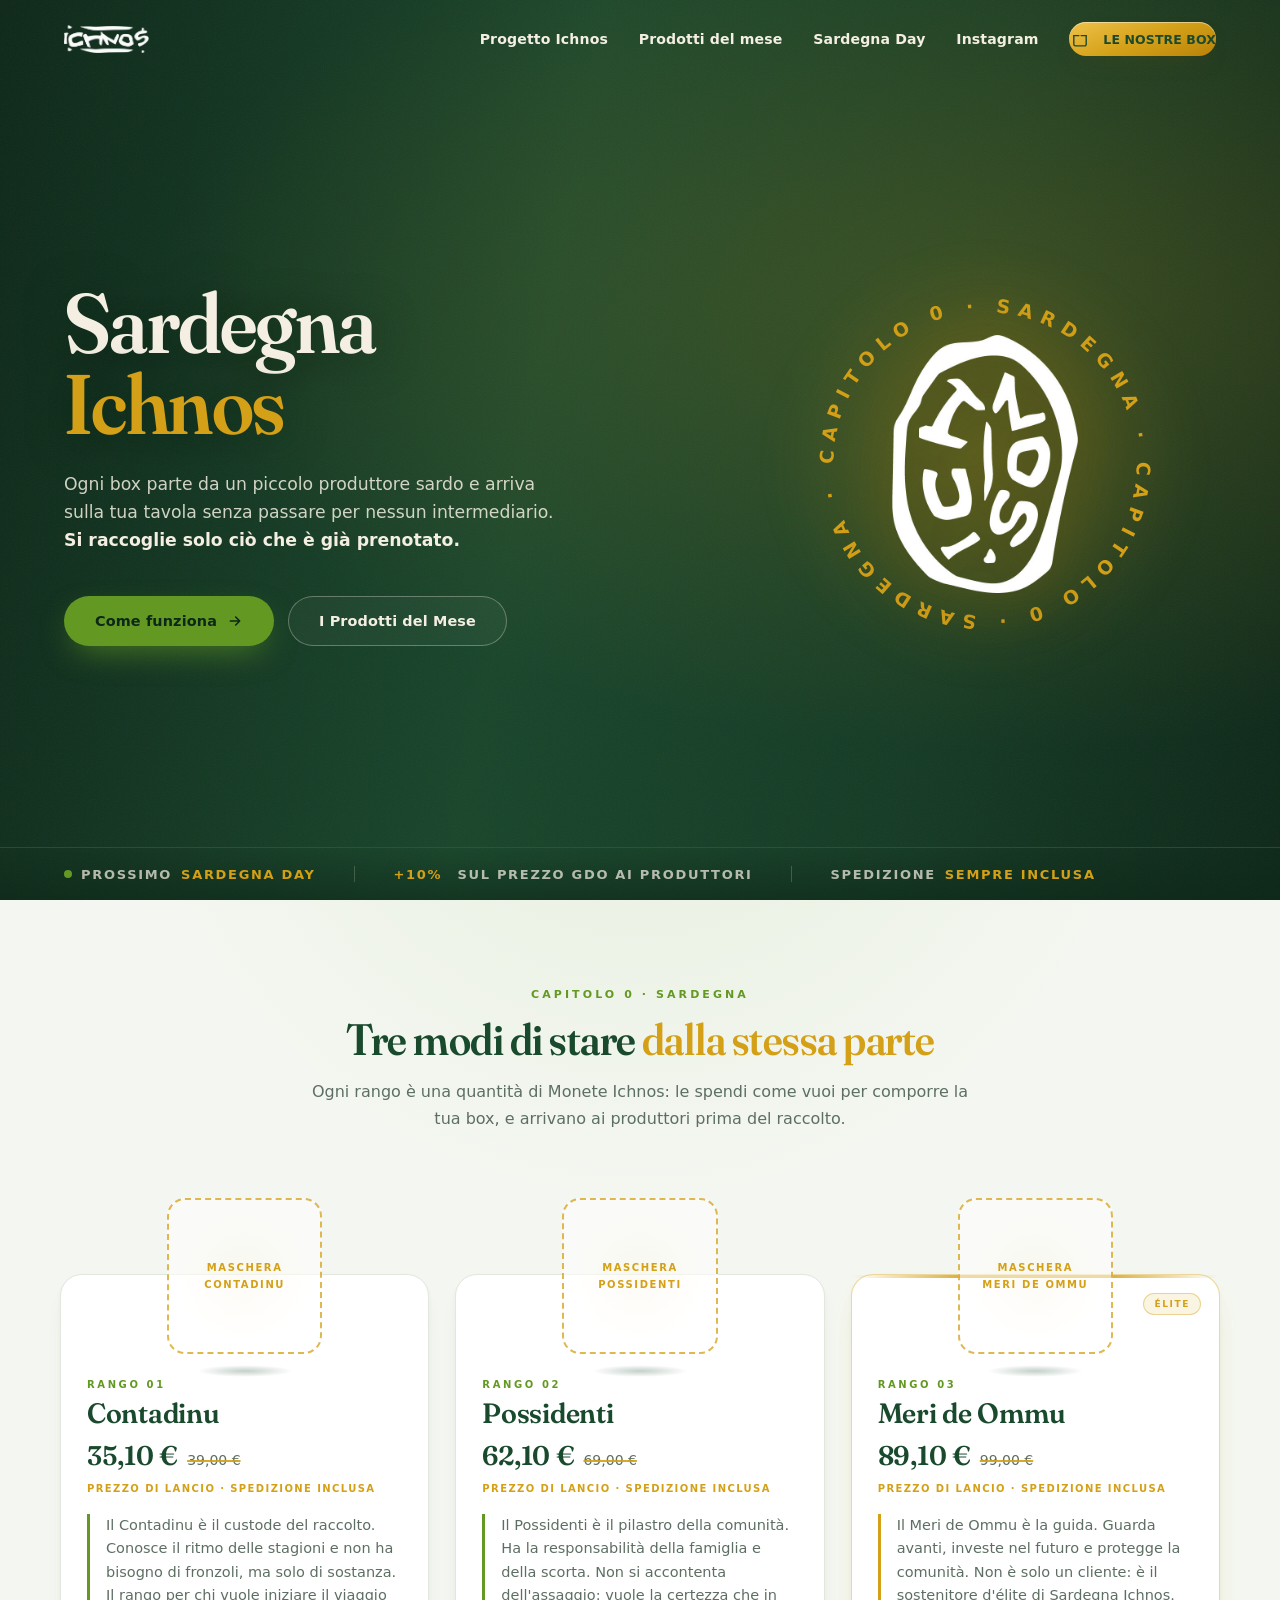
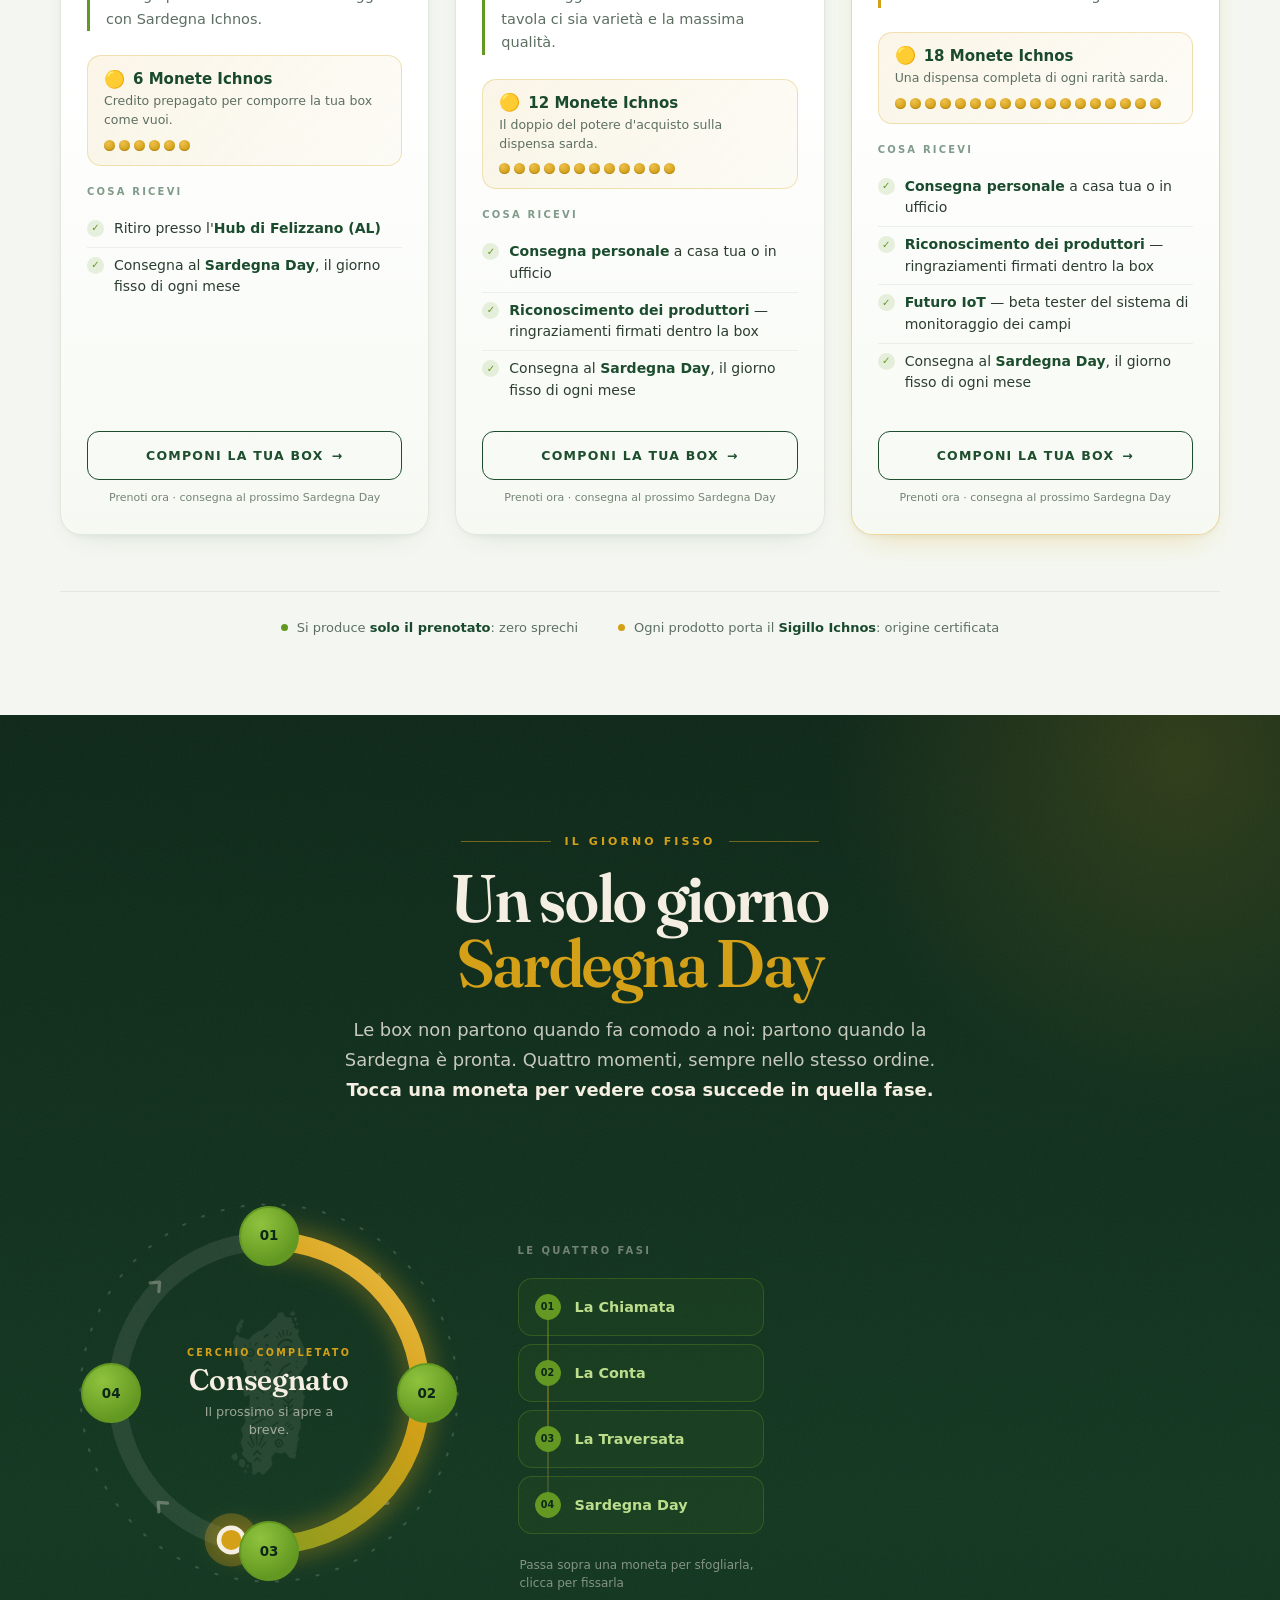
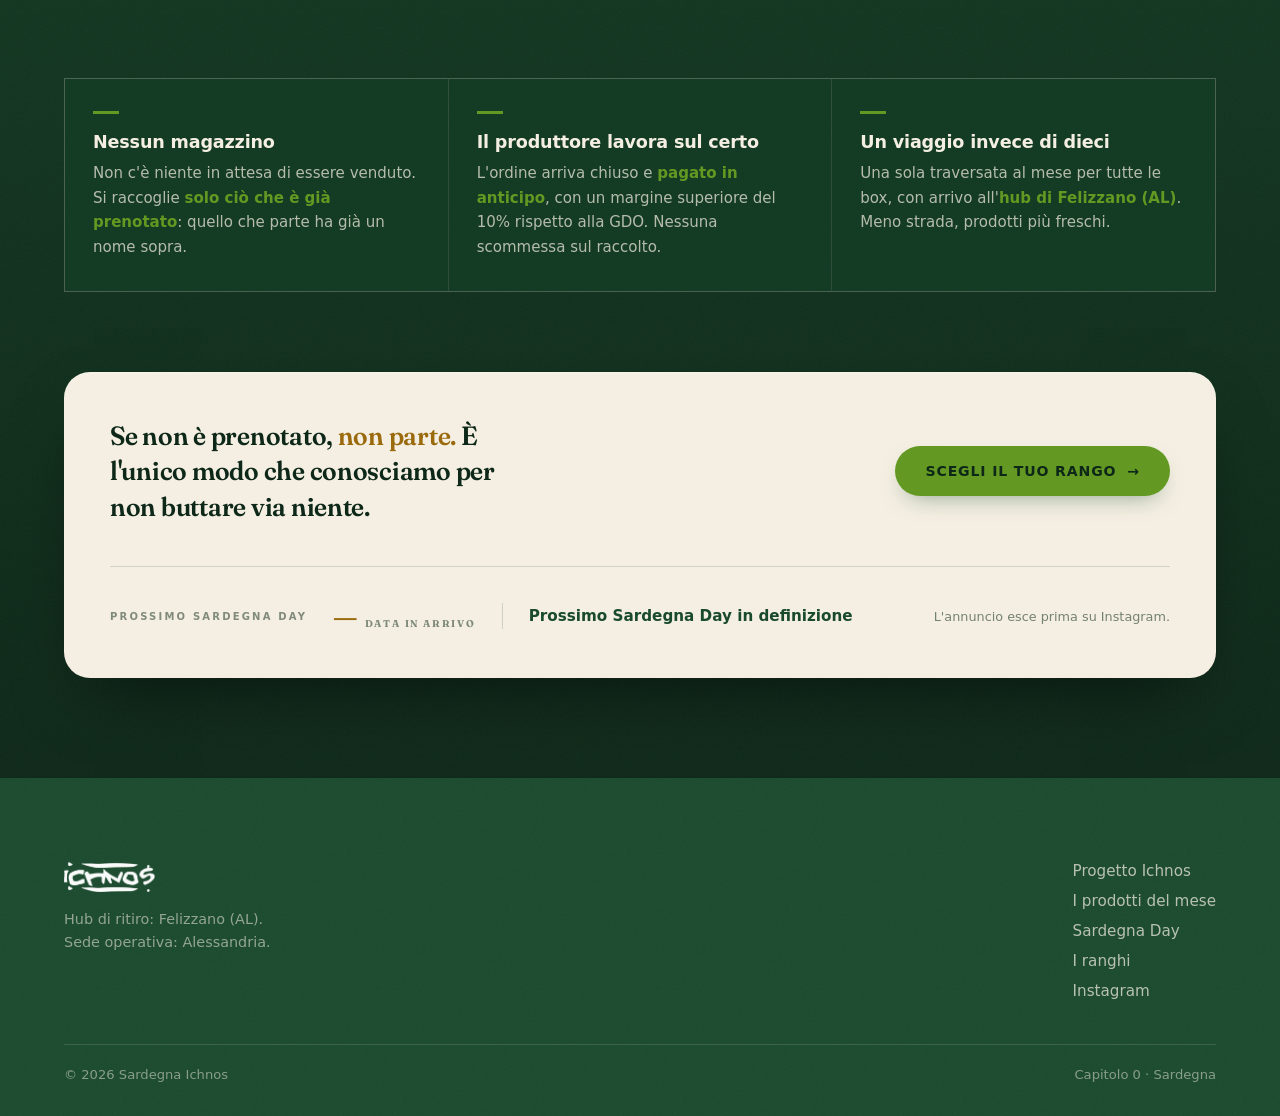
==== commit 4837f13a: "Update index.html" ====
--- a/index.html
+++ b/index.html
@@ -6,7 +6,7 @@
 
 <title>Sardegna Ichnos — Box alimentari dai piccoli produttori sardi</title>
 <meta name="description" content="Ogni box parte da un piccolo produttore sardo e arriva sulla tua tavola senza intermediari. Si raccoglie solo ciò che è già prenotato.">
-<link rel="canonical" href="https://projectichnos.pages.dev/">
+<link rel="canonical" href="https://projectichnos.samuel-gavelli.workers.dev/">
 
 <!-- Anteprima quando il link viene condiviso su Instagram / WhatsApp.
      ⚠ og:image vuole un URL assoluto e un file vero: carica in /img/
@@ -14,10 +14,10 @@
 <meta property="og:type" content="website">
 <meta property="og:locale" content="it_IT">
 <meta property="og:site_name" content="Sardegna Ichnos">
-<meta property="og:url" content="https://projectichnos.pages.dev/">
+<meta property="og:url" content="https://projectichnos.samuel-gavelli.workers.dev/">
 <meta property="og:title" content="Sardegna Ichnos — Capitolo 0">
 <meta property="og:description" content="I produttori sardi pagati prima del raccolto. Si produce solo il prenotato.">
-<meta property="og:image" content="https://projectichnos.pages.dev/img/og-ichnos.jpg">
+<meta property="og:image" content="https://projectichnos.samuel-gavelli.workers.dev/img/og-ichnos.jpg">
 <meta property="og:image:width" content="1200">
 <meta property="og:image:height" content="630">
 <meta name="twitter:card" content="summary_large_image">
@@ -177,31 +177,64 @@
 
 /* la scatola */
 .scatola{
-  width:22px; height:22px; flex:none; overflow:visible;
-  fill:none; stroke:currentColor;
-  stroke-width:2; stroke-linecap:round; stroke-linejoin:round;
-}
-.scatola-aletta{transition:transform .42s cubic-bezier(.34,1.24,.5,1)}
-.scatola-aletta--sx{transform-box:view-box; transform-origin:4.5px 12px}
-.scatola-aletta--dx{transform-box:view-box; transform-origin:27.5px 12px}
-.scatola-moneta{fill:currentColor; stroke:none; transition:transform .46s cubic-bezier(.2,1.4,.4,1)}
+  width:22px;height:22px;flex:none;overflow:visible;
+  fill:none;stroke:currentColor;
+  stroke-width:2;stroke-linecap:round;stroke-linejoin:round;
+}
+/* Le due alette. A riposo chiudono il coperchio e lasciano al centro la
+   fessura del cartone: e' quella che fa leggere il disegno come scatola
+   e non come rettangolo. Il perno di rotazione sta sul bordo del corpo. */
+.scatola-aletta{
+  transform-box:view-box;
+  transition:transform .44s cubic-bezier(.34,1.18,.44,1);
+}
+.scatola-aletta--sx{transform-origin:7px 11px}
+.scatola-aletta--dx{transform-origin:25px 11px}
+/* La moneta sta davvero dentro la scatola: la maschera la mostra solo
+   quando ha superato il bordo. Sotto quella riga non esiste. */
+.scatola-moneta{
+  fill:currentColor;stroke:none;
+  transition:transform .52s cubic-bezier(.2,1.32,.4,1);
+}
 
 /* si apre: mouse, tastiera, dito */
 .ichnav-box:hover .scatola-aletta--sx,
 .ichnav-box:focus-visible .scatola-aletta--sx,
-.ichnav-box:active .scatola-aletta--sx{transform:rotate(-78deg)}
+.ichnav-box:active .scatola-aletta--sx,
+.ichnav-cta:hover .scatola-aletta--sx,
+.ichnav-cta:focus-visible .scatola-aletta--sx,
+.ichnav-cta:active .scatola-aletta--sx{transform:rotate(-132deg)}
+
 .ichnav-box:hover .scatola-aletta--dx,
 .ichnav-box:focus-visible .scatola-aletta--dx,
-.ichnav-box:active .scatola-aletta--dx{transform:rotate(78deg)}
+.ichnav-box:active .scatola-aletta--dx,
+.ichnav-cta:hover .scatola-aletta--dx,
+.ichnav-cta:focus-visible .scatola-aletta--dx,
+.ichnav-cta:active .scatola-aletta--dx{transform:rotate(132deg)}
+
 .ichnav-box:hover .scatola-moneta,
 .ichnav-box:focus-visible .scatola-moneta,
-.ichnav-box:active .scatola-moneta{transform:translateY(-12px)}
+.ichnav-box:active .scatola-moneta,
+.ichnav-cta:hover .scatola-moneta,
+.ichnav-cta:focus-visible .scatola-moneta,
+.ichnav-cta:active .scatola-moneta{transform:translateY(-11.5px)}
 
 /* al clic si spalanca prima di partire */
 .ichnav-box.apre{transform:translateY(-1px) scale(1.02)}
-.ichnav-box.apre .scatola-aletta--sx{transform:rotate(-118deg)}
-.ichnav-box.apre .scatola-aletta--dx{transform:rotate(118deg)}
-.ichnav-box.apre .scatola-moneta{transform:translateY(-14.5px)}
+.ichnav-box.apre .scatola-aletta--sx{transform:rotate(-141deg)}
+.ichnav-box.apre .scatola-aletta--dx{transform:rotate(141deg)}
+.ichnav-box.apre .scatola-moneta{transform:translateY(-12.6px)}
+
+/* Sul telefono non esiste il passaggio del mouse: la scatola del menu si
+   apre da sola appena la cascata ha finito di scendere. */
+.ichnav-cta .scatola{width:21px;height:21px}
+.ichnav-menu.aperto .ichnav-cta .scatola-aletta--sx{transform:rotate(-132deg);transition-delay:.5s}
+.ichnav-menu.aperto .ichnav-cta .scatola-aletta--dx{transform:rotate(132deg);transition-delay:.5s}
+.ichnav-menu.aperto .ichnav-cta .scatola-moneta{transform:translateY(-11.5px);transition-delay:.58s}
+
+@media (prefers-reduced-motion:reduce){
+  .scatola-aletta,.scatola-moneta{transition:none}
+}
 
 /* il gettone resta: lo usa la CTA del menu telefono */
 .gettone{
@@ -1701,11 +1734,11 @@
       <a href="https://instagram.com/projectichnos" target="_blank" rel="noopener">Instagram</a>
       <a href="#ranghi" class="ichnav-box">
         <svg class="scatola" viewBox="0 0 32 32" aria-hidden="true">
-          <defs><clipPath id="ichBocca"><rect x="-10" y="-22" width="52" height="34"/></clipPath></defs>
-          <g clip-path="url(#ichBocca)"><circle class="scatola-moneta" cx="16" cy="17" r="4.4"/></g>
-          <path d="M4.5 12v12A2.5 2.5 0 0 0 7 26.5h18a2.5 2.5 0 0 0 2.5-2.5V12"/>
-          <path class="scatola-aletta scatola-aletta--sx" d="M4.5 12V6.6h10.7V12z"/>
-          <path class="scatola-aletta scatola-aletta--dx" d="M27.5 12V6.6H16.8V12z"/>
+          <defs><clipPath id="ichBocca"><rect x="0" y="0" width="32" height="13.2"/></clipPath></defs>
+          <g clip-path="url(#ichBocca)"><circle class="scatola-moneta" cx="16" cy="18" r="3.7"/></g>
+          <path d="M7 11v12.6a2.4 2.4 0 0 0 2.4 2.4h13.2a2.4 2.4 0 0 0 2.4-2.4V11"/>
+          <path class="scatola-aletta scatola-aletta--sx" d="M7 11h7.4"/>
+          <path class="scatola-aletta scatola-aletta--dx" d="M25 11h-7.4"/>
         </svg>
         Le nostre BOX
       </a>
@@ -1747,7 +1780,13 @@
       <span class="ichnav-freccia" aria-hidden="true">→</span>
     </a>
 
-    <a class="ichnav-cta" href="#ranghi"><span class="gettone" aria-hidden="true"></span>Le nostre BOX</a>
+    <a class="ichnav-cta" href="#ranghi"><svg class="scatola" viewBox="0 0 32 32" aria-hidden="true">
+        <defs><clipPath id="ichBoccaMenu"><rect x="0" y="0" width="32" height="13.2"/></clipPath></defs>
+        <g clip-path="url(#ichBoccaMenu)"><circle class="scatola-moneta" cx="16" cy="18" r="3.7"/></g>
+        <path d="M7 11v12.6a2.4 2.4 0 0 0 2.4 2.4h13.2a2.4 2.4 0 0 0 2.4-2.4V11"/>
+        <path class="scatola-aletta scatola-aletta--sx" d="M7 11h7.4"/>
+        <path class="scatola-aletta scatola-aletta--dx" d="M25 11h-7.4"/>
+      </svg>Le nostre BOX</a>
 
     <!-- secondo modo per uscire: in fondo, dove arriva il pollice -->
     <button class="ichnav-torna" type="button" id="ichnavTorna">&larr; Torna alla pagina</button>
@@ -1894,8 +1933,6 @@
            aria-label="Componi la tua box — rango Contadinu"
            data-tally-open="vGOy04"
            data-tally-layout="modal"
-           data-tally-width="720"
-           data-tally-overlay="1"
            data-tally-auto-close="2500"
            data-tally-emoji-text="🟡"
            data-tally-emoji-animation="tada">
@@ -1957,8 +1994,6 @@
            aria-label="Componi la tua box — rango Possidenti"
            data-tally-open="Xx1oEg"
            data-tally-layout="modal"
-           data-tally-width="720"
-           data-tally-overlay="1"
            data-tally-auto-close="2500"
            data-tally-emoji-text="🟡"
            data-tally-emoji-animation="tada">
@@ -2022,8 +2057,6 @@
            aria-label="Componi la tua box — rango Meri de Ommu"
            data-tally-open="eq0qBJ"
            data-tally-layout="modal"
-           data-tally-width="720"
-           data-tally-overlay="1"
            data-tally-auto-close="2500"
            data-tally-emoji-text="🟡"
            data-tally-emoji-animation="tada">
@@ -2793,5 +2826,111 @@
 </script>
 
 <!-- Cloudflare Web Analytics --><script type='module' src='https://static.cloudflareinsights.com/beacon.min.js' data-cf-beacon='{"token": "07d30f26e8a4411fa893eb5cbb07431b"}'></script><!-- End Cloudflare Web Analytics -->
+
+<!-- ═══════════════════════════════════════════════════════════════
+     ICHNOS × TALLY — comportamento del popup
+     Il form vive dentro un iframe di tally.so: i colori si cambiano
+     solo dal pannello di Tally. Da qui si governa tutto il resto:
+     la pagina non scorre più dietro al popup, il velo è verde Ichnos
+     e le misure cambiano fra schermo grande e telefono.
+     ═══════════════════════════════════════════════════════════════ -->
+<style>
+  /* pagina ferma mentre il popup è aperto (metodo che regge anche su iOS) */
+  html.ich-bloccato{overflow:hidden !important;overscroll-behavior:none}
+  body.ich-bloccato{position:fixed;left:0;width:100%;overflow:hidden !important}
+
+  /* il velo: verde Ichnos al posto del nero di serie */
+  .ich-velo{
+    position:fixed;inset:0;z-index:99998;opacity:0;
+    background:radial-gradient(circle at 50% 38%,rgba(26,74,46,.86),rgba(8,26,15,.95));
+    -webkit-backdrop-filter:blur(3px);backdrop-filter:blur(3px);
+    transition:opacity .3s ease;
+  }
+  .ich-velo.si-vede{opacity:1}
+
+  /* ─── schermo grande ─── */
+  .tally-popup{
+    z-index:99999 !important;
+    left:50% !important;right:auto !important;
+    top:50% !important;bottom:auto !important;
+    transform:translate(-50%,-50%) !important;
+    width:min(680px,calc(100vw - 48px)) !important;
+    max-width:none !important;
+    height:min(86vh,820px) !important;
+    max-height:none !important;
+    border-radius:20px !important;
+    overflow:hidden !important;
+    overscroll-behavior:contain;
+    box-shadow:0 30px 90px -18px rgba(8,26,15,.6);
+  }
+  .tally-popup iframe{
+    width:100% !important;height:100% !important;
+    border:0 !important;display:block;
+  }
+
+  /* ─── telefono: a tutto schermo, senza angoli ─── */
+  @media (max-width:640px){
+    .tally-popup{
+      left:0 !important;top:0 !important;
+      transform:none !important;
+      width:100% !important;
+      height:100dvh !important;
+      border-radius:0 !important;
+      box-shadow:none;
+    }
+  }
+</style>
+
+<script>
+(function(){
+  var y = 0, velo = null, aperto = false, inCoda = false;
+
+  function siVede(el){
+    if (!el) return false;
+    var s = getComputedStyle(el);
+    return s.display !== 'none' && s.visibility !== 'hidden'
+           && el.getBoundingClientRect().height > 0;
+  }
+
+  function blocca(){
+    if (aperto) return;
+    aperto = true;
+    y = window.scrollY || document.documentElement.scrollTop || 0;
+    document.body.style.top = (-y) + 'px';
+    document.documentElement.classList.add('ich-bloccato');
+    document.body.classList.add('ich-bloccato');
+    velo = document.createElement('div');
+    velo.className = 'ich-velo';
+    document.body.appendChild(velo);
+    requestAnimationFrame(function(){ if (velo) velo.classList.add('si-vede'); });
+  }
+
+  function sblocca(){
+    if (!aperto) return;
+    aperto = false;
+    document.documentElement.classList.remove('ich-bloccato');
+    document.body.classList.remove('ich-bloccato');
+    document.body.style.top = '';
+    window.scrollTo(0, y);
+    if (velo){ velo.remove(); velo = null; }
+  }
+
+  function controlla(){
+    inCoda = false;
+    if (siVede(document.querySelector('.tally-popup'))) blocca(); else sblocca();
+  }
+  function programma(){
+    if (inCoda) return;
+    inCoda = true;
+    requestAnimationFrame(controlla);
+  }
+
+  new MutationObserver(programma).observe(document.documentElement, {
+    childList:true, subtree:true, attributes:true, attributeFilter:['style','class']
+  });
+  programma();
+})();
+</script>
+
 </body>
 </html>
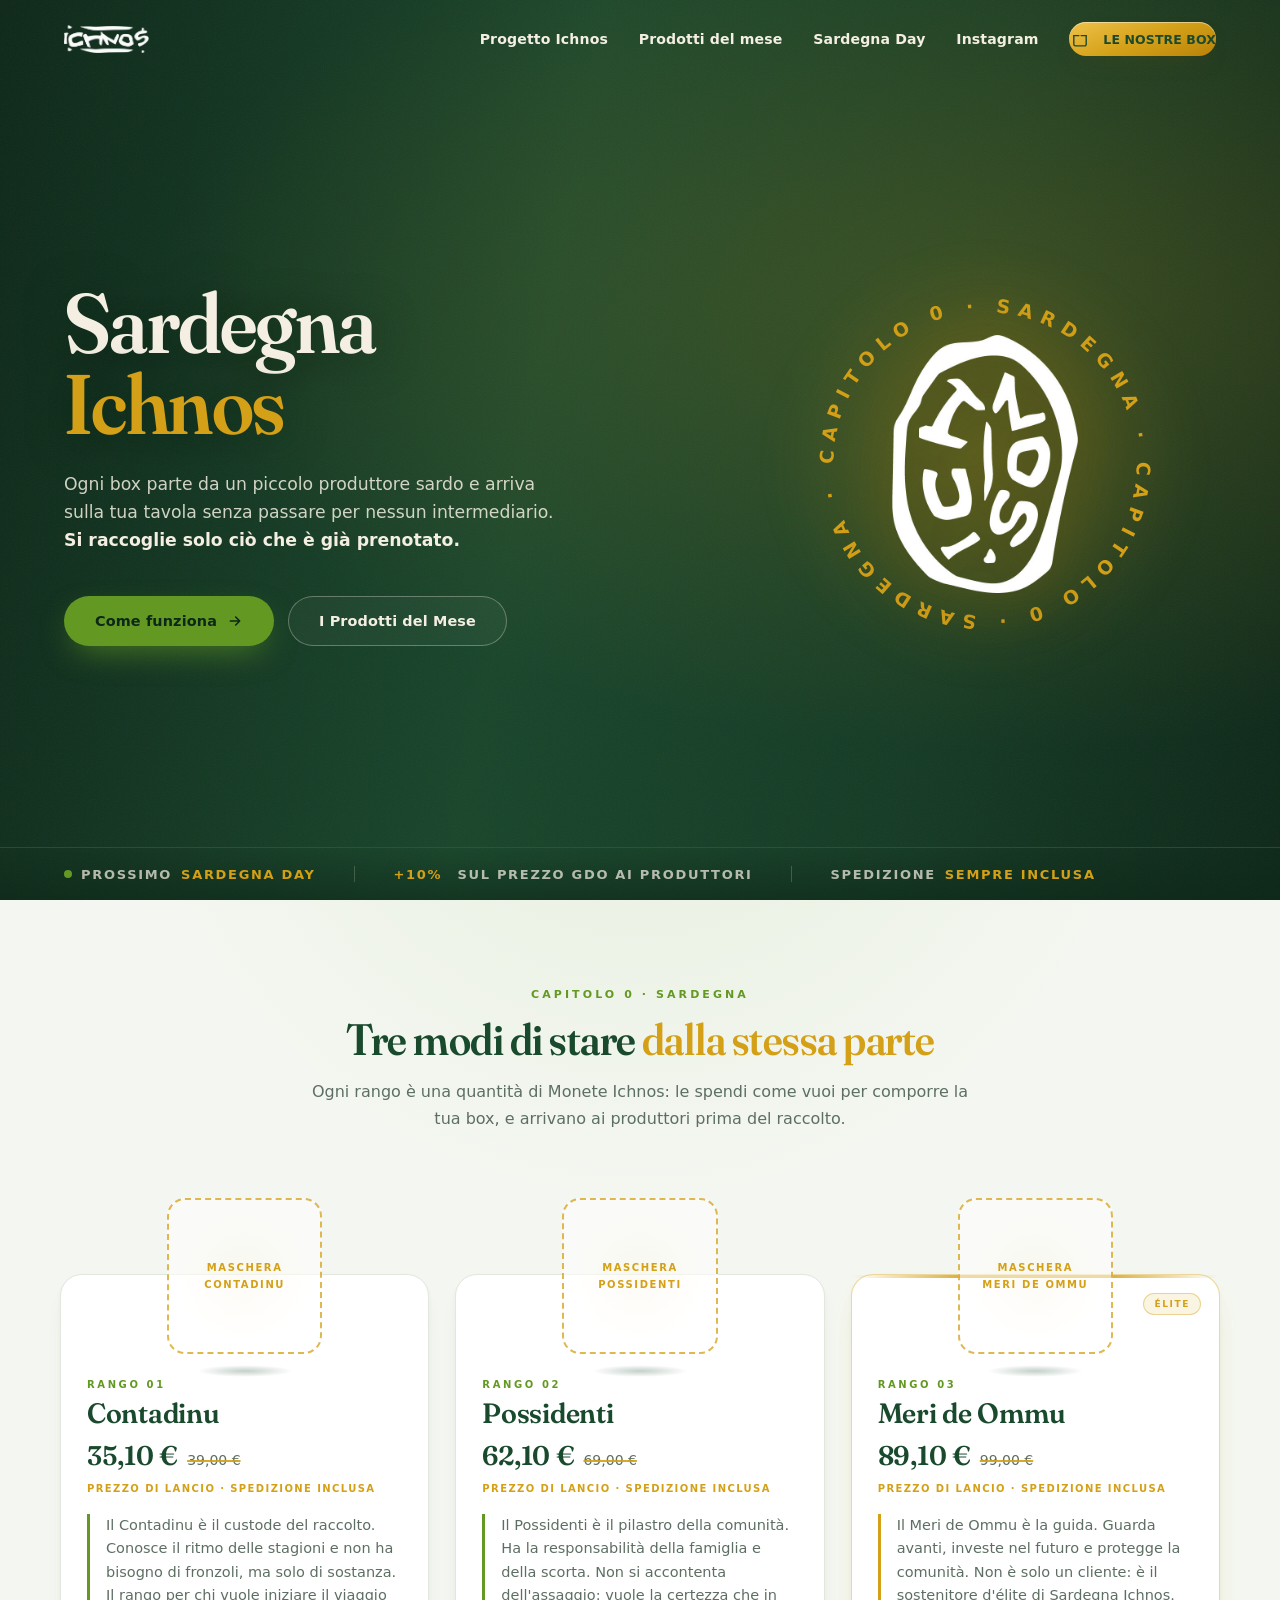
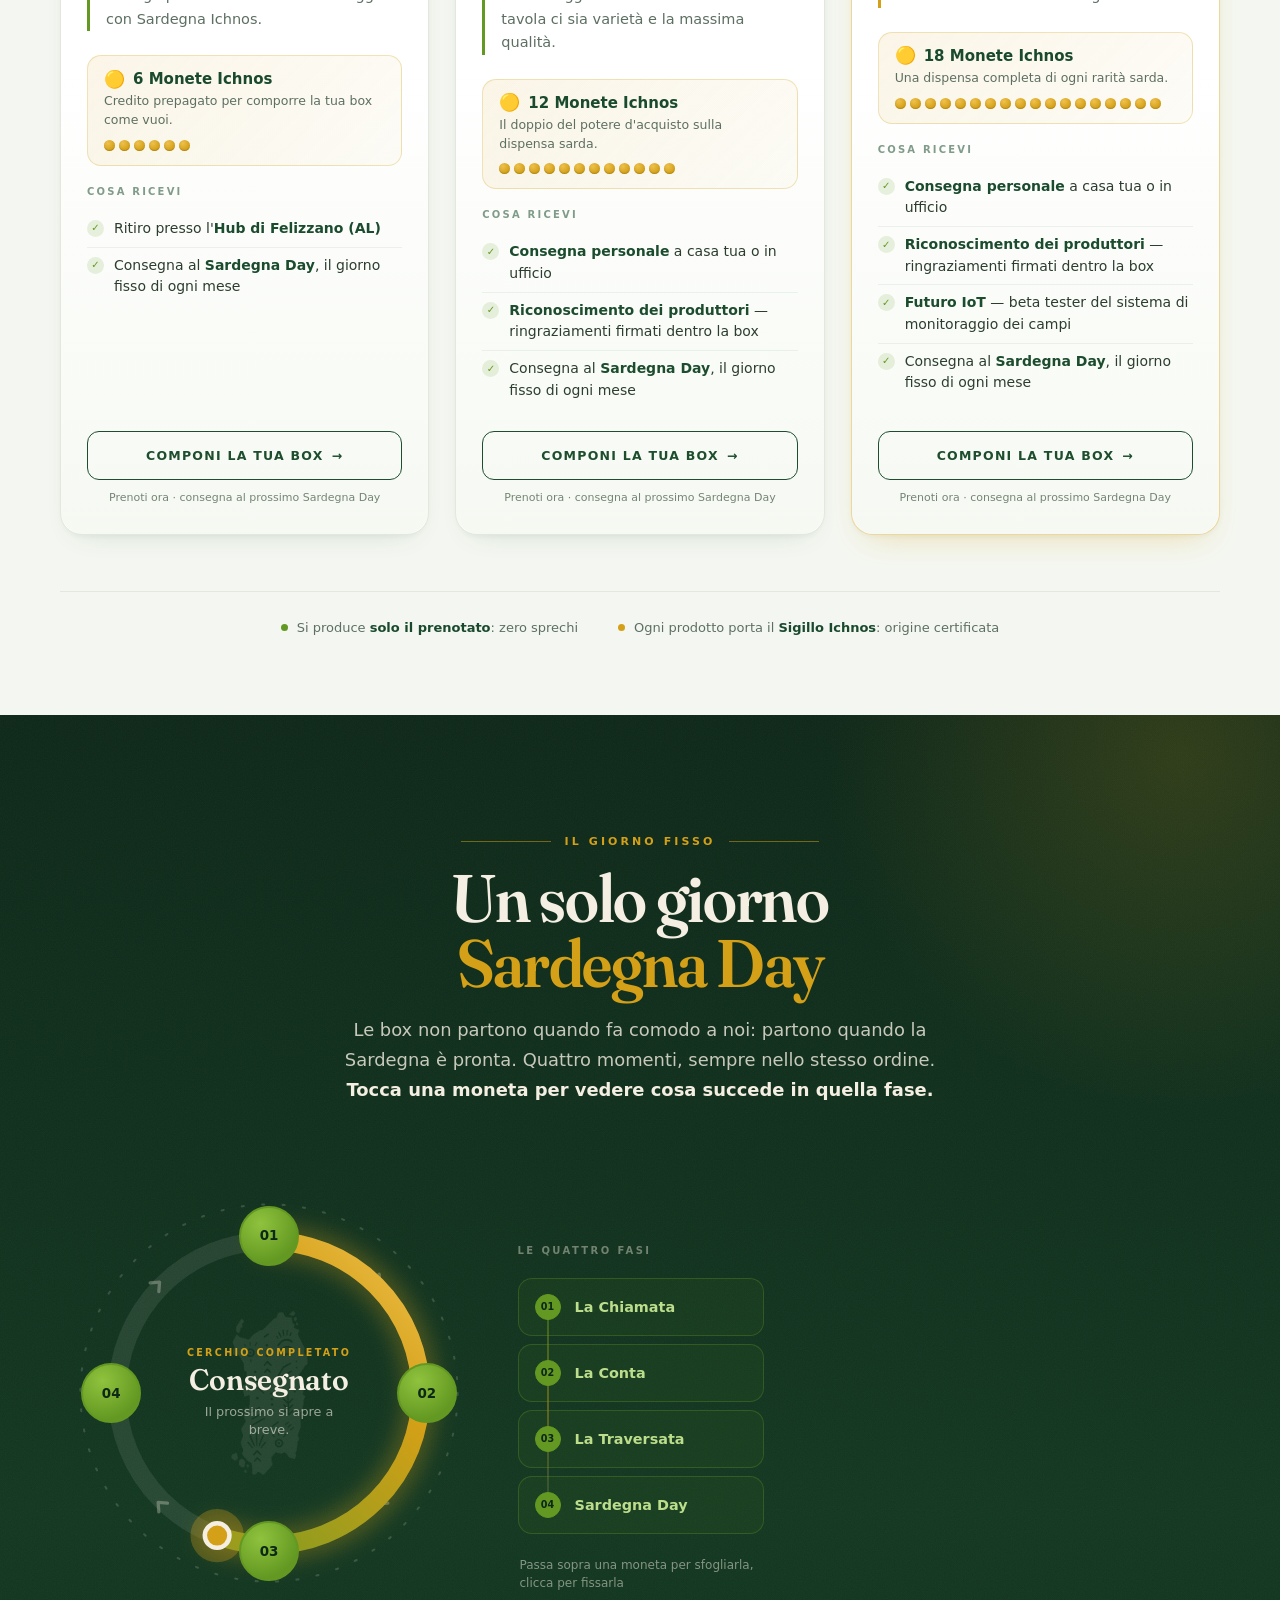
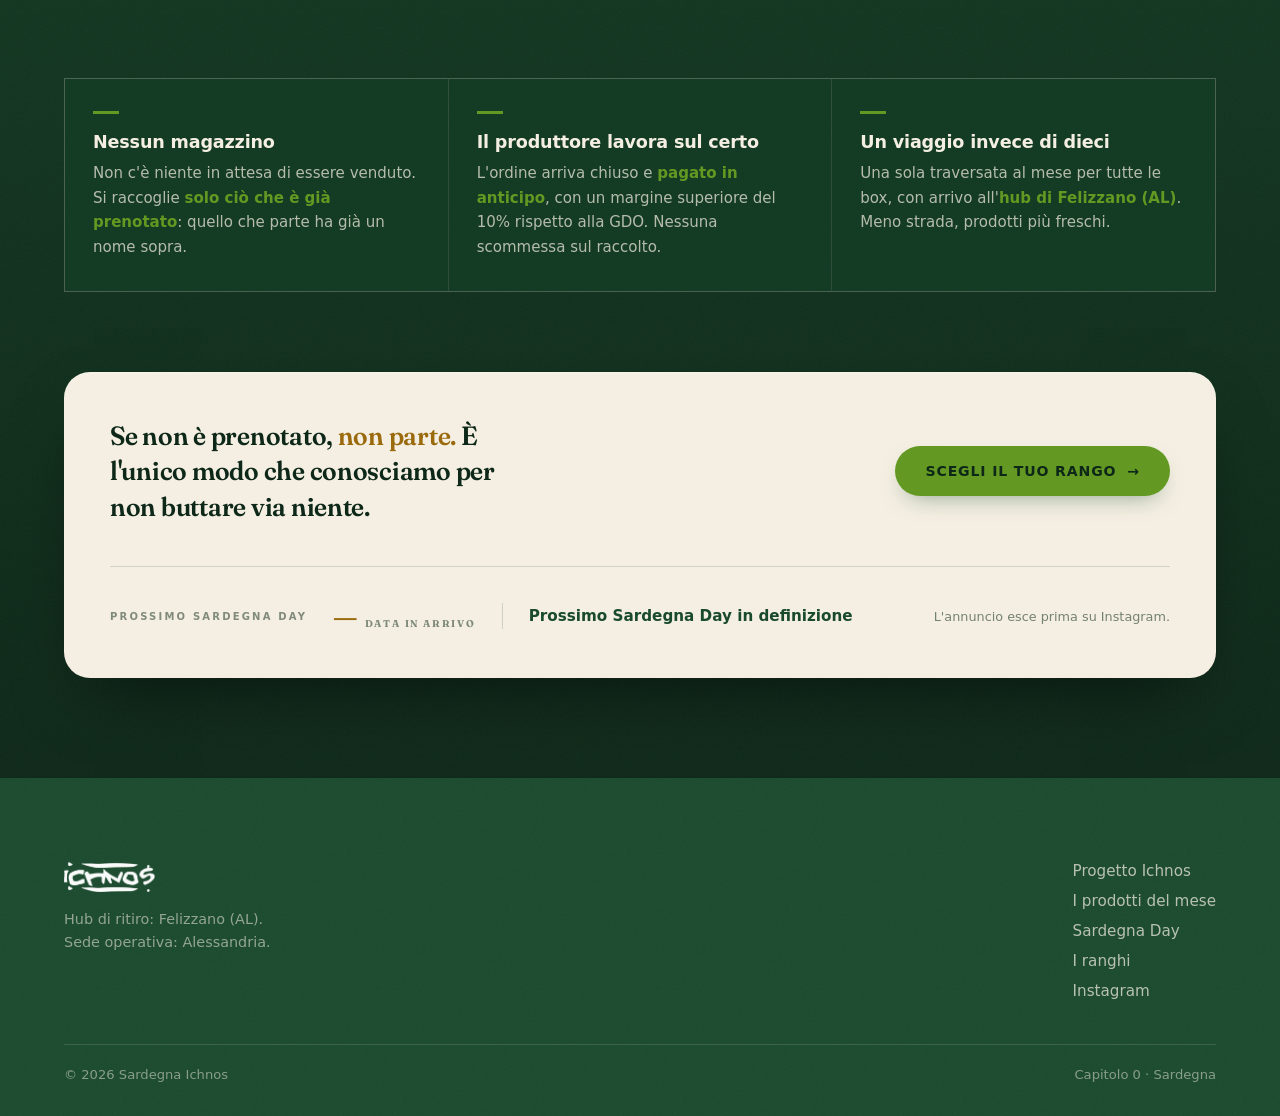
==== commit 628978c4: "Refactor data-tally attributes and update styles" ====
--- a/index.html
+++ b/index.html
@@ -1933,9 +1933,7 @@
            aria-label="Componi la tua box — rango Contadinu"
            data-tally-open="vGOy04"
            data-tally-layout="modal"
-           data-tally-auto-close="2500"
-           data-tally-emoji-text="🟡"
-           data-tally-emoji-animation="tada">
+           data-tally-auto-close="2500">
           Componi la tua box <span class="freccia">→</span>
         </a>
         <p class="ich-cta-nota">Prenoti ora · consegna al prossimo Sardegna Day</p>
@@ -1994,9 +1992,7 @@
            aria-label="Componi la tua box — rango Possidenti"
            data-tally-open="Xx1oEg"
            data-tally-layout="modal"
-           data-tally-auto-close="2500"
-           data-tally-emoji-text="🟡"
-           data-tally-emoji-animation="tada">
+           data-tally-auto-close="2500">
           Componi la tua box <span class="freccia">→</span>
         </a>
         <p class="ich-cta-nota">Prenoti ora · consegna al prossimo Sardegna Day</p>
@@ -2057,9 +2053,7 @@
            aria-label="Componi la tua box — rango Meri de Ommu"
            data-tally-open="eq0qBJ"
            data-tally-layout="modal"
-           data-tally-auto-close="2500"
-           data-tally-emoji-text="🟡"
-           data-tally-emoji-animation="tada">
+           data-tally-auto-close="2500">
           Componi la tua box <span class="freccia">→</span>
         </a>
         <p class="ich-cta-nota">Prenoti ora · consegna al prossimo Sardegna Day</p>
@@ -2851,6 +2845,9 @@
   /* ─── schermo grande ─── */
   .tally-popup{
     z-index:99999 !important;
+    /* Il form e' piu' corto del riquadro: senza questo fondo, sotto
+       l'ultima domanda si vedeva il velo e sembrava una banda nera. */
+    background:#1a4a2e !important;
     left:50% !important;right:auto !important;
     top:50% !important;bottom:auto !important;
     transform:translate(-50%,-50%) !important;
@@ -2865,6 +2862,7 @@
   }
   .tally-popup iframe{
     width:100% !important;height:100% !important;
+    background:#1a4a2e !important;
     border:0 !important;display:block;
   }
 
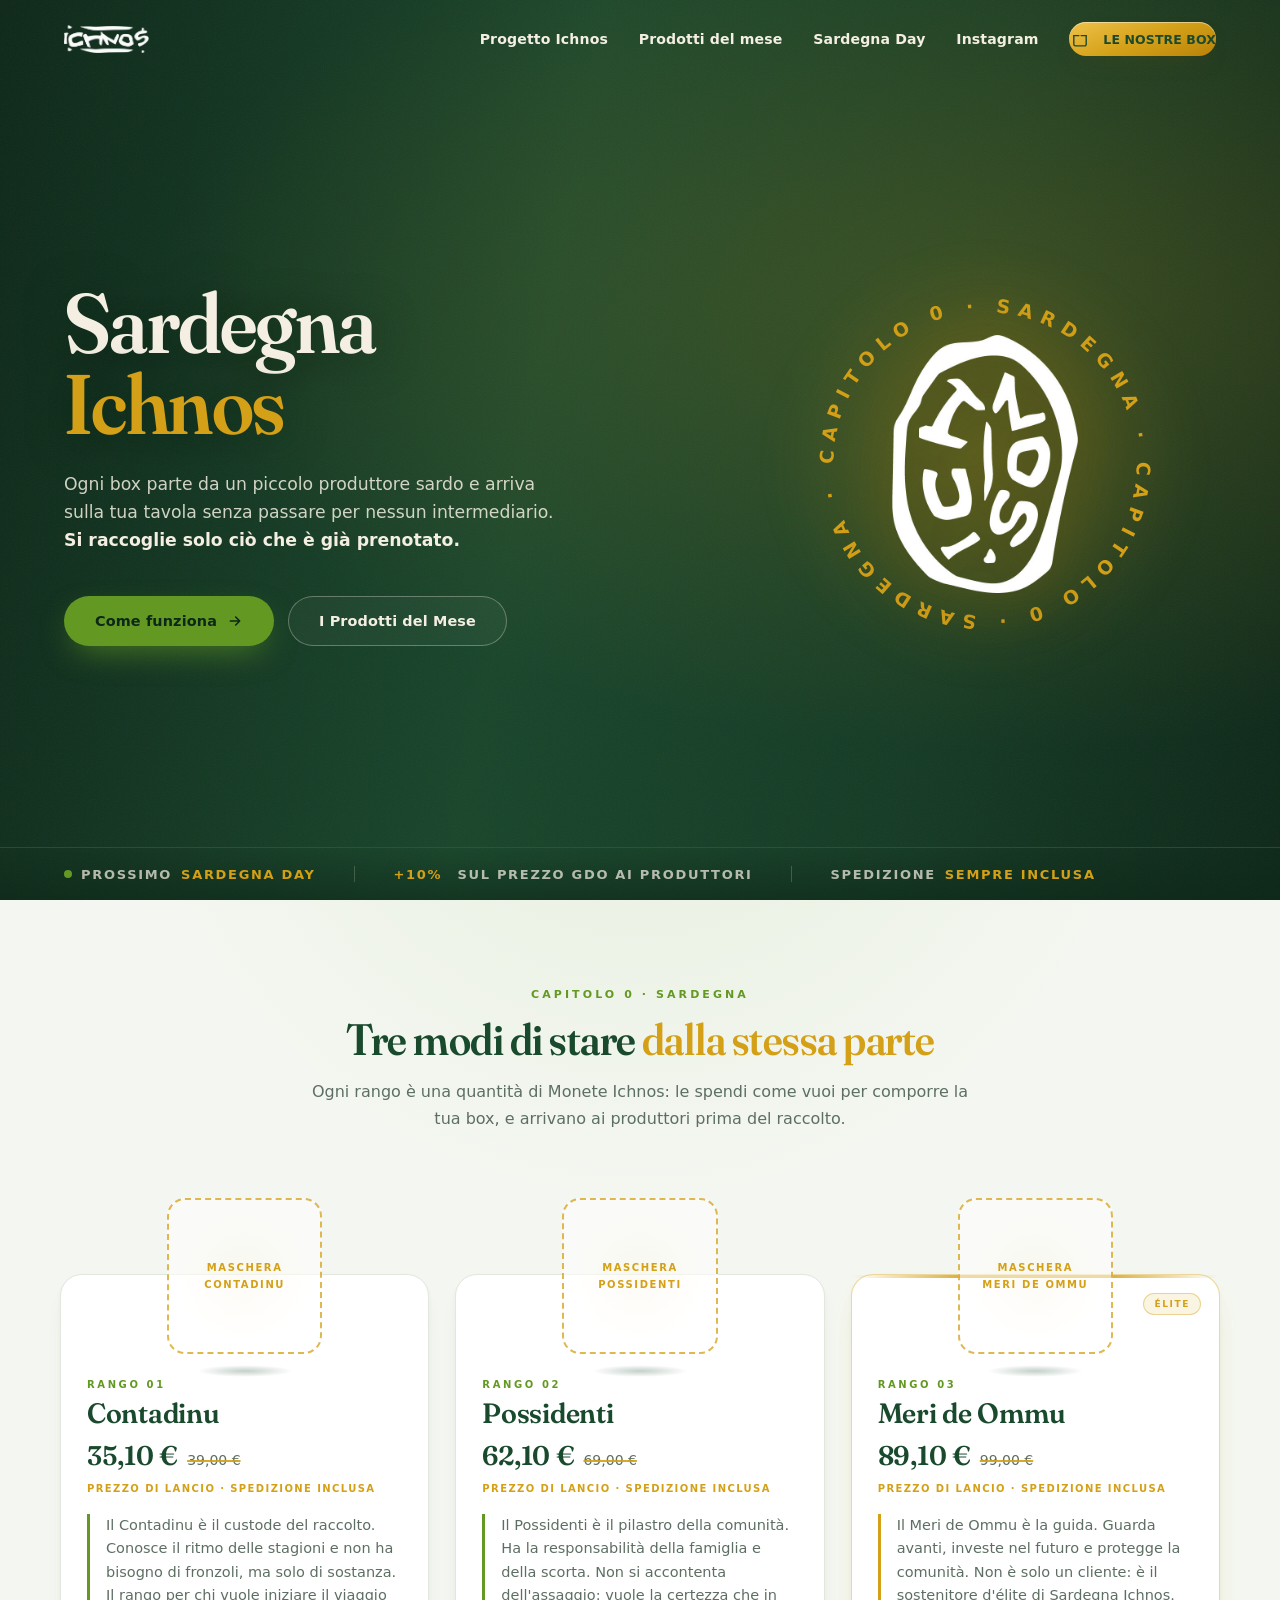
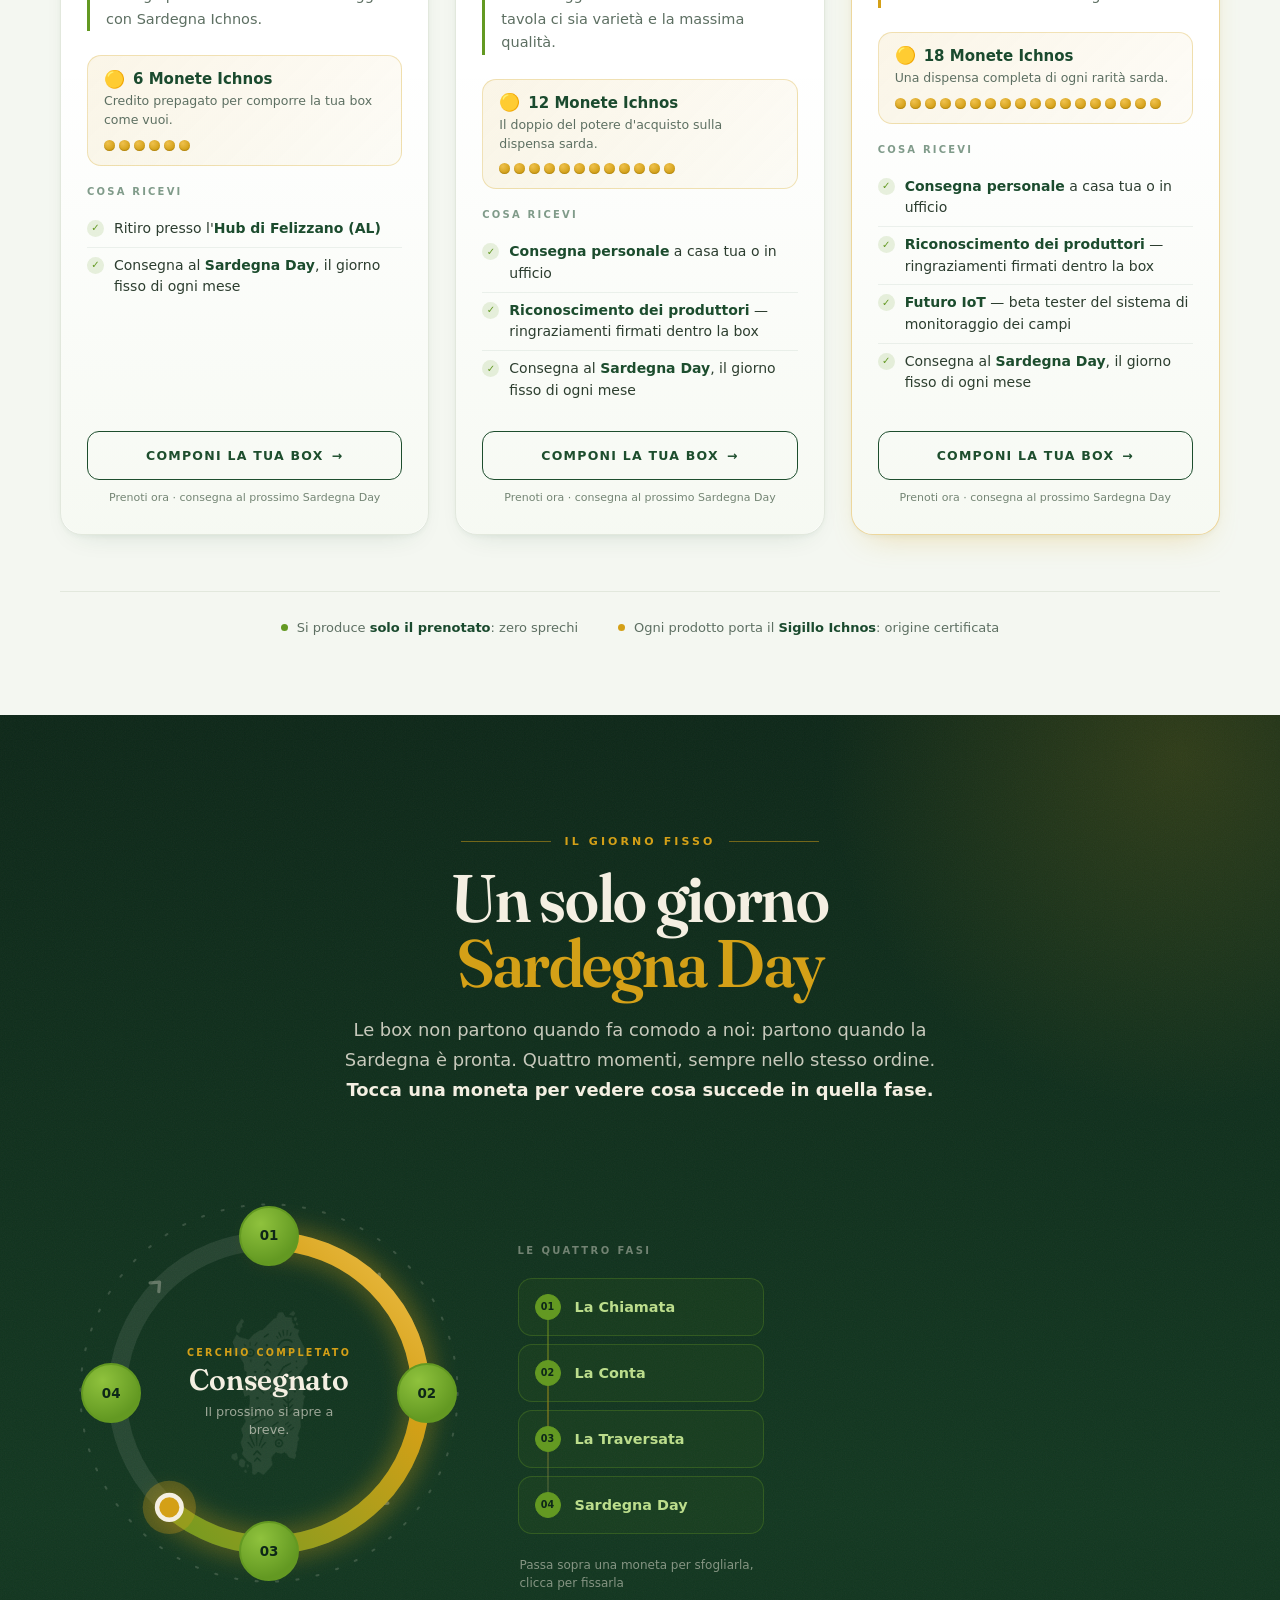
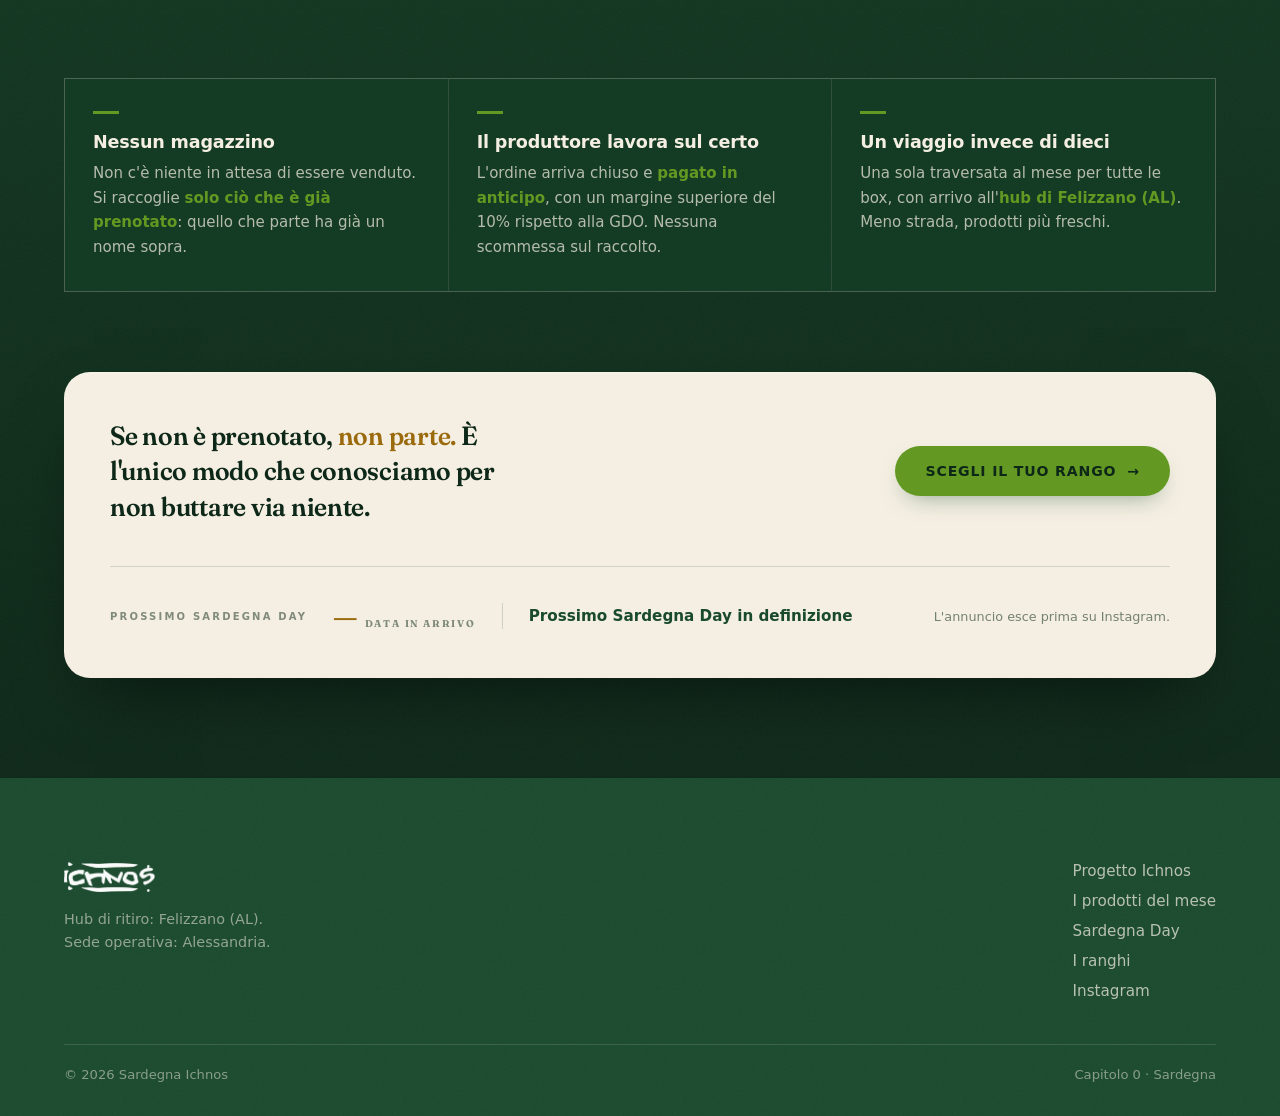
==== commit b3a6079e: "Update iframe height in tally-popup styles Adjust iframe height for better responsiveness on mobile " ====
--- a/index.html
+++ b/index.html
@@ -2861,20 +2861,33 @@
     box-shadow:0 30px 90px -18px rgba(8,26,15,.6);
   }
   .tally-popup iframe{
-    width:100% !important;height:100% !important;
+    width:100% !important;
+    /* L'altezza va ripetuta nella stessa unita' del riquadro, non in
+       percentuale: il 100% si appoggia al contenitore intermedio di Tally,
+       che resta alto quanto decide lei. Risultato di prima: modulo tagliato
+       a meta' dalla barra in fondo e fascia verde morta sotto. */
+    height:min(86vh,820px) !important;
+    min-height:min(86vh,820px) !important;
     background:#1a4a2e !important;
     border:0 !important;display:block;
   }
 
-  /* ─── telefono: a tutto schermo, senza angoli ─── */
+  /* ─── telefono: a tutto schermo, senza angoli ───
+     100vh prima di 100dvh: se il browser non conosce dvh tiene vh e non
+     resta senza altezza. Su Android dvh esclude la barra dei gesti, vh no. */
   @media (max-width:640px){
     .tally-popup{
       left:0 !important;top:0 !important;
       transform:none !important;
       width:100% !important;
+      height:100vh !important;
       height:100dvh !important;
       border-radius:0 !important;
       box-shadow:none;
+    }
+    .tally-popup iframe{
+      height:100vh !important;min-height:100vh !important;
+      height:100dvh !important;min-height:100dvh !important;
     }
   }
 </style>
